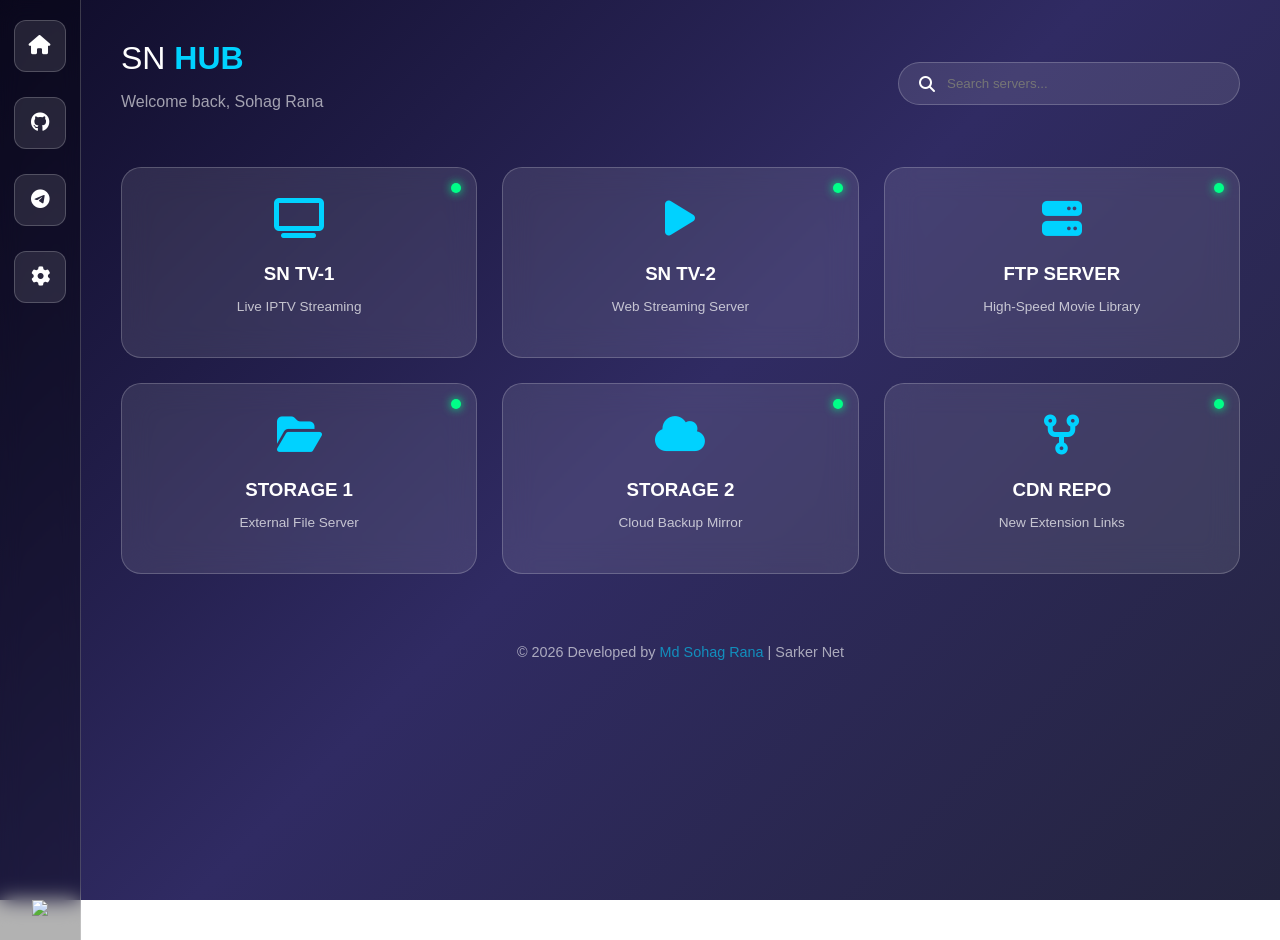
==== index.html @ e6192540 "Update index.html" ====
<!DOCTYPE html>
<html lang="en">
<head>
    <meta charset="UTF-8">
    <meta name="viewport" content="width=device-width, initial-scale=1.0">
    <title>SN Hub | Premium Media Gateway</title>
    <link rel="stylesheet" href="https://cdnjs.cloudflare.com/ajax/libs/font-awesome/6.5.1/css/all.min.css">
    <style>
        :root {
            --glass: rgba(255, 255, 255, 0.1);
            --glass-border: rgba(255, 255, 255, 0.2);
            --accent: #00d2ff;
            --text: #ffffff;
        }

        body {
            margin: 0;
            font-family: 'Segoe UI', Roboto, Helvetica, Arial, sans-serif;
            background: linear-gradient(135deg, #0f0c29, #302b63, #24243e);
            background-attachment: fixed;
            color: var(--text);
            display: flex;
            min-height: 100vh;
            overflow-x: hidden;
        }

        /* --- Sidebar for Extensions --- */
        .sidebar {
            width: 80px;
            background: rgba(0, 0, 0, 0.3);
            backdrop-filter: blur(10px);
            border-right: 1px solid var(--glass-border);
            display: flex;
            flex-direction: column;
            align-items: center;
            padding: 20px 0;
            gap: 25px;
            position: sticky;
            top: 0;
            height: 100vh;
            z-index: 100;
        }

        .side-item {
            width: 50px;
            height: 50px;
            background: var(--glass);
            border: 1px solid var(--glass-border);
            border-radius: 12px;
            display: flex;
            align-items: center;
            justify-content: center;
            cursor: pointer;
            transition: 0.3s;
            color: var(--text);
            text-decoration: none;
            font-size: 1.2rem;
        }

        .side-item:hover {
            background: var(--accent);
            transform: scale(1.1);
            box-shadow: 0 0 15px var(--accent);
        }

        /* --- Main Content --- */
        .main-container {
            flex: 1;
            padding: 40px;
            max-width: 1400px;
            margin: 0 auto;
        }

        header {
            display: flex;
            justify-content: space-between;
            align-items: center;
            margin-bottom: 40px;
        }

        .search-box {
            background: var(--glass);
            border: 1px solid var(--glass-border);
            padding: 12px 20px;
            border-radius: 30px;
            width: 300px;
            display: flex;
            align-items: center;
        }

        .search-box input {
            background: transparent;
            border: none;
            color: white;
            margin-left: 10px;
            outline: none;
            width: 100%;
        }

        /* --- Grid System --- */
        .grid {
            display: grid;
            grid-template-columns: repeat(auto-fill, minmax(280px, 1fr));
            gap: 25px;
        }

        .card {
            background: var(--glass);
            backdrop-filter: blur(15px);
            border: 1px solid var(--glass-border);
            border-radius: 20px;
            padding: 30px;
            text-align: center;
            text-decoration: none;
            color: white;
            transition: 0.4s cubic-bezier(0.175, 0.885, 0.32, 1.275);
            position: relative;
            overflow: hidden;
        }

        .card:hover {
            transform: translateY(-10px);
            background: rgba(255, 255, 255, 0.15);
            border-color: var(--accent);
        }

        .card i {
            font-size: 2.5rem;
            margin-bottom: 15px;
            color: var(--accent);
        }

        .card h3 {
            margin: 10px 0 5px 0;
            font-weight: 600;
        }

        .card p {
            font-size: 0.85rem;
            opacity: 0.7;
        }

        /* Status Badge */
        .status {
            position: absolute;
            top: 15px;
            right: 15px;
            width: 10px;
            height: 10px;
            background: #00ff88;
            border-radius: 50%;
            box-shadow: 0 0 10px #00ff88;
        }

        /* Footer */
        footer {
            margin-top: 50px;
            text-align: center;
            padding: 20px;
            font-size: 0.9rem;
            opacity: 0.6;
        }

        @media (max-width: 768px) {
            .sidebar { width: 60px; }
            .main-container { padding: 20px; }
            .grid { grid-template-columns: 1fr; }
        }
    </style>
</head>
<body>

    <aside class="sidebar">
        <a href="#" class="side-item" title="Home"><i class="fa-solid fa-house"></i></a>
        <a href="https://github.com/sohag1192" class="side-item" title="Github"><i class="fa-brands fa-github"></i></a>
        <a href="https://t.me/livetvsteaming" class="side-item" title="Telegram"><i class="fa-brands fa-telegram"></i></a>
        <a href="#" class="side-item" title="Settings"><i class="fa-solid fa-gear"></i></a>
        <div style="margin-top: auto;">
             <img src="https://hits.seeyoufarm.com/api/count/incr/badge.svg?url=http%3A%2F%2Fsohagfx.blogspot.com%2Fcdn&count_bg=%2379C83D&title_bg=%23555555" style="width: 60px;">
        </div>
    </aside>

    <div class="main-container">
        <header>
            <div>
                <h1 style="margin:0; font-weight: 300;">SN <span style="font-weight: 800; color: var(--accent);">HUB</span></h1>
                <p style="opacity: 0.6;">Welcome back, Sohag Rana</p>
            </div>
            <div class="search-box">
                <i class="fa-solid fa-magnifying-glass"></i>
                <input type="text" id="serverSearch" placeholder="Search servers...">
            </div>
        </header>

        <div class="grid" id="serverGrid">
            <a href="http://sohagfx.blogspot.com" class="card">
                <div class="status"></div>
                <i class="fa-solid fa-tv"></i>
                <h3>SN TV-1</h3>
                <p>Live IPTV Streaming</p>
            </a>

            <a href="http://sohagfx.blogspot.com" class="card">
                <div class="status"></div>
                <i class="fa-solid fa-play"></i>
                <h3>SN TV-2</h3>
                <p>Web Streaming Server</p>
            </a>

            <a href="http://sohagfx.blogspot.com" class="card">
                <div class="status"></div>
                <i class="fa-solid fa-server"></i>
                <h3>FTP SERVER</h3>
                <p>High-Speed Movie Library</p>
            </a>

            <a href="http://sohagfx.blogspot.com:8082" class="card">
                <div class="status"></div>
                <i class="fa-solid fa-folder-open"></i>
                <h3>STORAGE 1</h3>
                <p>External File Server</p>
            </a>

            <a href="http://sohagfx.blogspot.com" class="card">
                <div class="status"></div>
                <i class="fa-solid fa-cloud"></i>
                <h3>STORAGE 2</h3>
                <p>Cloud Backup Mirror</p>
            </a>

            <a href="https://github.com/sohag1192/html-cdn-server-list" class="card">
                <div class="status"></div>
                <i class="fa-solid fa-code-fork"></i>
                <h3>CDN REPO</h3>
                <p>New Extension Links</p>
            </a>
        </div>

        <footer>
            © 2026 Developed by <a href="https://fb.com/MdSohagRana.01/" style="color: var(--accent); text-decoration: none;">Md Sohag Rana</a> | Sarker Net
        </footer>
    </div>

    <script>
        // Simple search filter
        document.getElementById('serverSearch').addEventListener('keyup', function() {
            let filter = this.value.toLowerCase();
            let cards = document.querySelectorAll('.card');
            
            cards.forEach(card => {
                let text = card.querySelector('h3').innerText.toLowerCase();
                card.style.display = text.includes(filter) ? "" : "none";
            });
        });
    </script>
</body>
</html>
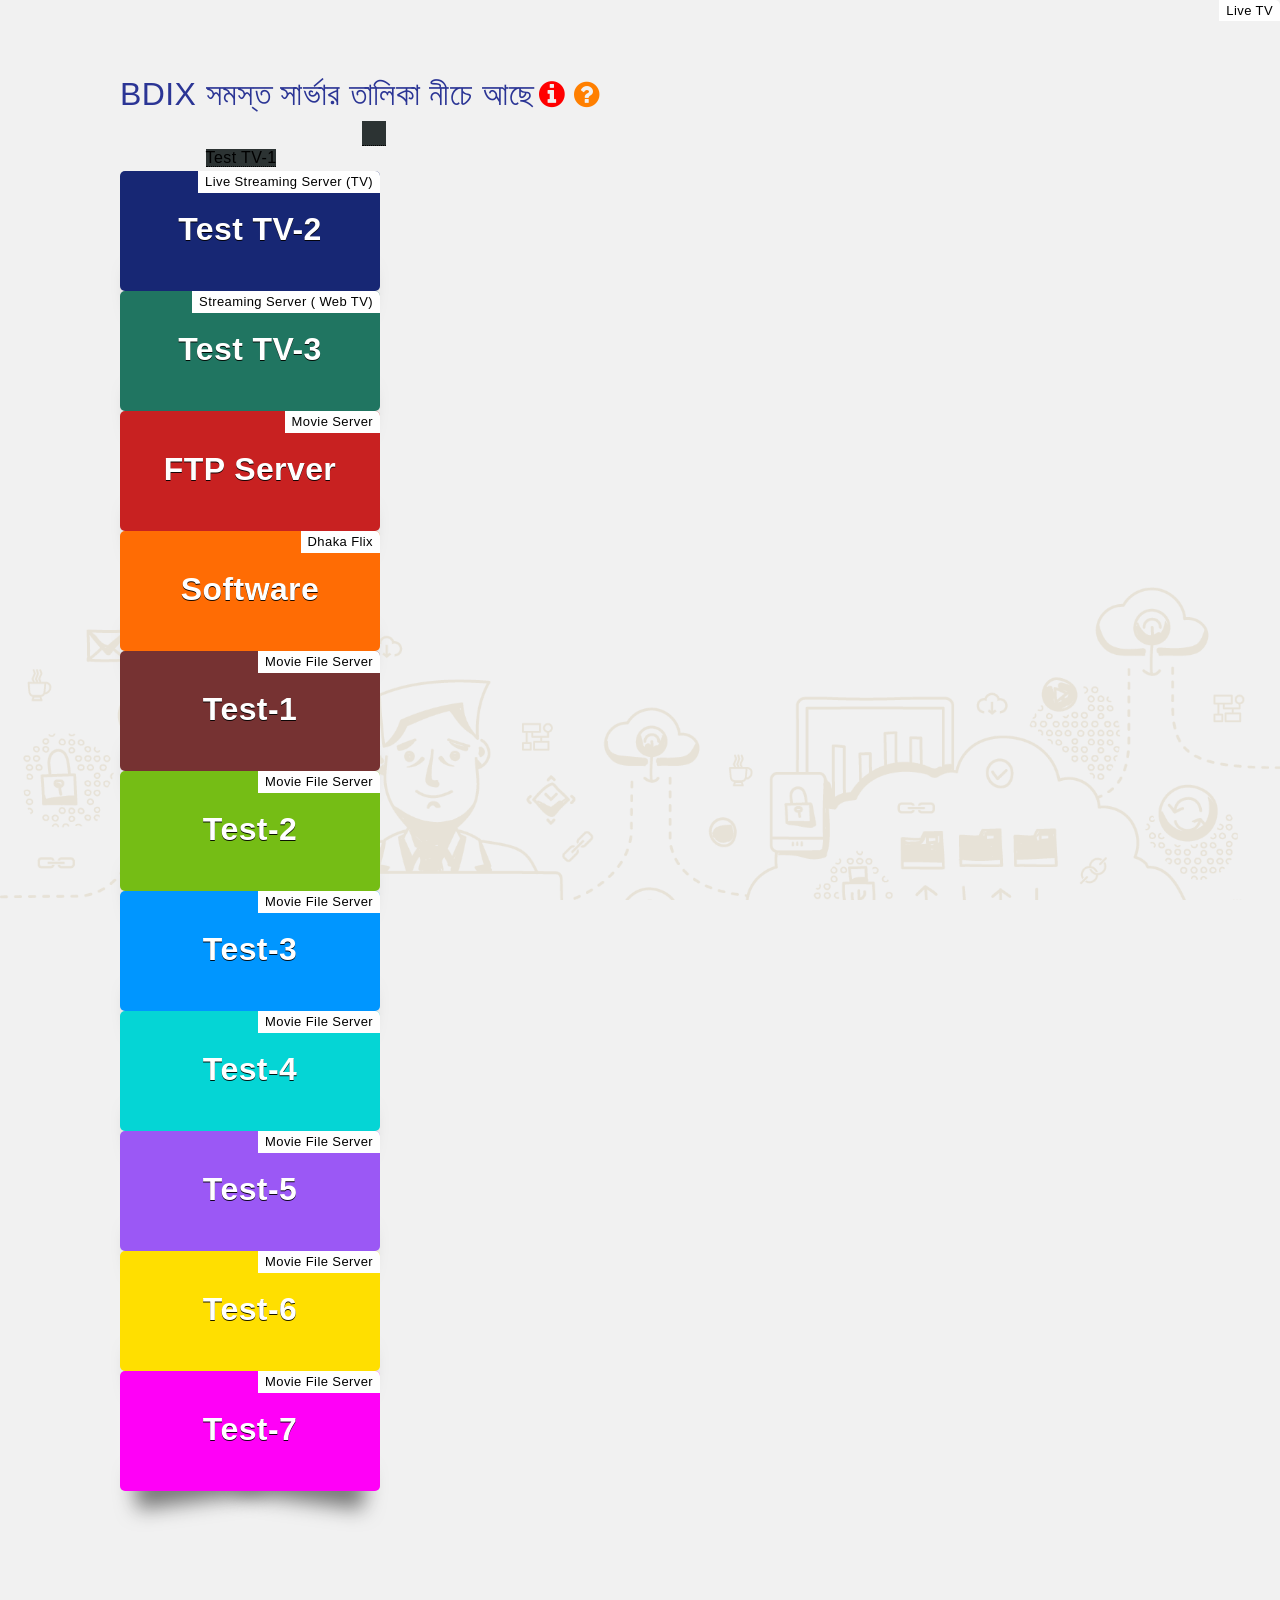
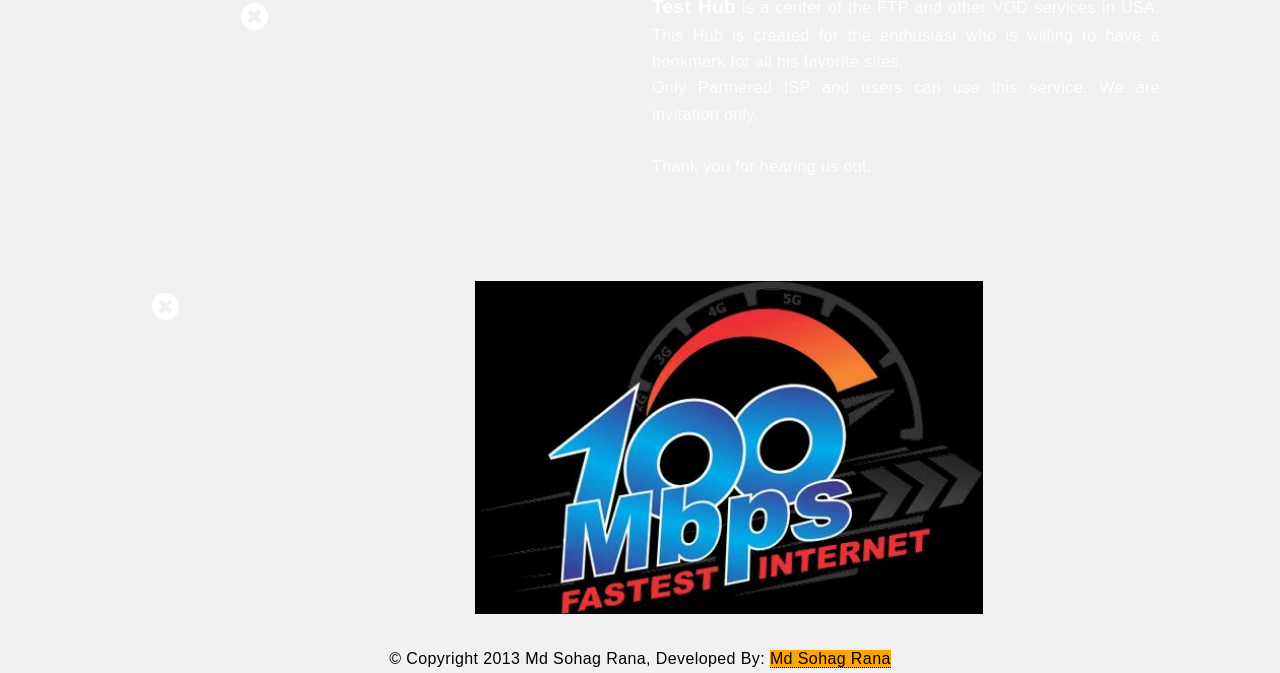
==== commit 406a92aa: "Auto update on Mon-02-16 05:29" ====
--- a/index.html
+++ b/index.html
@@ -1,257 +1,191 @@
-<!DOCTYPE html>
-<html lang="en">
+<!DOCTYPE HTML>
+<html>
+
 <head>
-    <meta charset="UTF-8">
-    <meta name="viewport" content="width=device-width, initial-scale=1.0">
-    <title>SN Hub | Premium Media Gateway</title>
-    <link rel="stylesheet" href="https://cdnjs.cloudflare.com/ajax/libs/font-awesome/6.5.1/css/all.min.css">
-    <style>
-        :root {
-            --glass: rgba(255, 255, 255, 0.1);
-            --glass-border: rgba(255, 255, 255, 0.2);
-            --accent: #00d2ff;
-            --text: #ffffff;
-        }
+		<title>BDIX Hub</title>
+		<meta charset="utf-8" />
+		<meta name="viewport" content="width=device-width, initial-scale=1, user-scalable=no" />
+		<link rel="stylesheet" href="assets/css/main.css" />
+        <link rel="stylesheet" href="assets/css/animate.min.css">
+		<link rel="stylesheet" href="assets/css/font-awesome.min.css">
+		<link rel="stylesheet" href="https://cdnjs.cloudflare.com/ajax/libs/font-awesome/4.7.0/css/font-awesome.min.css">
+	</head>
+	<body>
+        <div style="background-image: url(assets/images/login-background.png);
+		background-position: bottom;background-attachment: fixed;background-repeat: no-repeat;min-height: 100vh;background-size: contain;">
+        <div id="wrapper">
+            <section>
+                <div class="inner">
+                    <div class="row uniform">
+                        <!--div class="2u 12u$(small)"-->
+						<div>
+                            <div style="position: relative;">
+                                <span style="color: #2b3595;font-size: 2em;font-weight: 300;">BDIX সমস্ত সার্ভার তালিকা নীচে আছে</span>
+							
+                                <span class="nav">
+                                    <a id="info" href="#animatedModal"><i style="color: #ff0000" class="icon fa fa-info-circle"></i></a>
+                                    <a id="about" href="#animatedModal2"><i style="color: #ff7f00" class="icon fa fa-question-circle"></i></a>
+                                </span>
+						
+                            </div>
+                        </div>
+                    </div>
+                    <div class="row uniform">
+                     
+						          <div class="3u 12u$(small) align-center">
+                            <a target="_blank" href="http://172.19.178.180/>
+                                <div class="boxed effect5" style="background: #2C3333;">
+                                    Test TV-1 <span class='top'>Live TV</span>
+                                </div>
+                            </a>
+                        </div>
+						
+                        <div class="3u 12u$(small) align-center">
+                            <a target="_blank" href="http:/100.100.100.2">
+                                <div class="boxed effect5" style="background: #172774;">
+                                    Test TV-2 <span class='top'>Live Streaming Server (TV)</span>
+                                </div>
+                            </a>
+                        </div>
+                        <div class="3u 12u$(small) align-center">
+                            <a target="_blank" href="http://10.99.99.99">
+                                <div class="boxed effect5" style="background: #207561;">
+                                    Test TV-3 <span class='top'>Streaming Server ( Web TV)</span>
+                                </div>
+                            </a>
+                        </div>
+                        <div class="3u 12u$(small) align-center">
+                            <a target="_blank" href="http://10.16.100.244/">
+                                <div class="boxed effect5" style="background: #c82121;">
+                                     FTP Server <span class='top'>Movie Server</span>
+                                </div>
+                            </a>
+                        </div>
+						 <div class="3u 12u$(small) align-center">
+                            <a target="_blank" href="http://172.16.50.4/">
+                                <div class="boxed effect5" style="background: #ff6c04;">
+                                    Software <span class='top'>Dhaka Flix</span>
+                                </div>
+                            </a>
+                        </div>
+                        <div class="3u 12u$(small) align-center">
+                            <a target="_blank" href="http://discoveryftp.net/">
+                                <div class="boxed effect5" style="background: #763232;">
+                                    Test-1 <span class='top'>Movie File Server</span>
+                                </div>
+                            </a>
+                        </div>
+						 <div class="3u 12u$(small) align-center">
+                            <a target="_blank" href="https://circleftp.net/">
+                                <div class="boxed effect5" style="background: #75bd15;">
+                                    Test-2 <span class='top'>Movie File Server</span>
+                                </div>
+                            </a>
+                        </div>
+                    <div class="3u 12u$(small) align-center">
+                            <a target="_blank" href="http://new.circleftp.net/">
+                                <div class="boxed effect5" style="background: #0096FF;">
+                                  Test-3 <span class='top'>Movie File Server</span>
+                                </div>
+                            </a>
+                        </div>
+						
+                        <div class="3u 12u$(small) align-center">
+                            <a target="_blank" href="https://ftpbd.net/">
+                                <div class="boxed effect5" style="background: #05d5d5;">
+                                        Test-4 <span class='top'>Movie File Server</span>
+                                </div>
+                            </a>
+                        </div>
+						       <div class="3u 12u$(small) align-center">
+                            <a target="_blank" href="http://yourservername">
+                                <div class="boxed effect5" style="background: #9b58f5;">
+                                  Test-5 <span class='top'>Movie File Server</span>
+                                </div>
+                            </a>
+                        </div>
+						       <div class="3u 12u$(small) align-center">
+                            <a target="_blank" href="http://yourservername">
+                                <div class="boxed effect5" style="background: #ffdf00;">
+                                  Test-6 <span class='top'>Movie File Server</span>
+                                </div>
+                            </a>
+                        </div>
+						       <div class="3u 12u$(small) align-center">
+                            <a target="_blank" href="http://yourservername">
+                                <div class="boxed effect5" style="background: #ff00f7;">
+                                  Test-7 <span class='top'>Movie File Server</span>
+                                </div>
+                            </a>
+                        </div>
+						
+						
+						
+                    </div>
+                </div>
+            </section>
 
-        body {
-            margin: 0;
-            font-family: 'Segoe UI', Roboto, Helvetica, Arial, sans-serif;
-            background: linear-gradient(135deg, #0f0c29, #302b63, #24243e);
-            background-attachment: fixed;
-            color: var(--text);
-            display: flex;
-            min-height: 100vh;
-            overflow-x: hidden;
-        }
+            <div id="animatedModal">
+                <div class="modal-content">
+                    <div id="wrapper"><section>
+                        <div class="inner">
+                            <div class="row uniform">
+                                <div class="3u 12u$(small)">
+                                    <div style="position: relative;">
+                                        <div class="close-animatedModal"><i class="icon fa-times-circle"></i></div>
+                                    </div>
+                                </div>
+                                <div class="3u 12u$(small)" style="padding-bottom: 2em;">
+                                </div>
+                                <div class="6u 12u$(small)">
+                                    <strong>Test Hub</strong> is a center of the FTP and other VOD services in USA. This Hub is created for the enthusiast who is willing to have a bookmark for all his favorite sites.<br/>Only Partnered ISP and users can use this service. We are invitation only.<br/><br/>Thank you for hearing us out. 
+                                </div>
+                            </div>
+                        </div>
+                    </section></div>
+                </div>
+            </div>
+            <div id="animatedModal2">
+                <div class="modal-content">
+                    <div id="wrapper"><section>
+                        <div class="inner">
+                            <div class="row uniform">
+                                <div class="1u 12u$(small)">
+                                    <div style="position: relative;">
+                                        <div class="close-animatedModal2"><i class="icon fa-times-circle"></i></div>
+                                    </div>
+                                </div>
+                                <div class="3u 12u$(small)" style="padding-bottom: 2em;">
+                                </div>
+                                <div class="6u 12u$(small)">
+                                    <img class="image fit" src="images/bd.jpg" />
+                                </div>
+                            </div>
+                        </div>
+                    </section></div>
+                </div>
+            </div>
+        </div>
+        </div>
+		
+		<div style="text-align: center; background-size: cover;">© Copyright 2013 Md Sohag Rana, Developed  By: <a style="background-color:Orange;" href="https://github.com/sohag1192" target="_blank">Md Sohag Rana</a></div>
+        <script src="assets/js/jquery.min.js"></script>
+        <script src="assets/js/animatedModal.min.js"></script>
+        <script>
+            $("#info").animatedModal({
+                animatedIn:'lightSpeedIn',
+                animatedOut:'bounceOutDown',
+                color:'#0b032d',
+            });
+            $("#about").animatedModal({
+                animatedIn:'lightSpeedIn',
+                animatedOut:'bounceOutDown',
+                color:'#2f89fc',
+            });
+            
+        </script>
+    </body>
+	
+	<!-- Md Sohag Rana-->
 
-        /* --- Sidebar for Extensions --- */
-        .sidebar {
-            width: 80px;
-            background: rgba(0, 0, 0, 0.3);
-            backdrop-filter: blur(10px);
-            border-right: 1px solid var(--glass-border);
-            display: flex;
-            flex-direction: column;
-            align-items: center;
-            padding: 20px 0;
-            gap: 25px;
-            position: sticky;
-            top: 0;
-            height: 100vh;
-            z-index: 100;
-        }
-
-        .side-item {
-            width: 50px;
-            height: 50px;
-            background: var(--glass);
-            border: 1px solid var(--glass-border);
-            border-radius: 12px;
-            display: flex;
-            align-items: center;
-            justify-content: center;
-            cursor: pointer;
-            transition: 0.3s;
-            color: var(--text);
-            text-decoration: none;
-            font-size: 1.2rem;
-        }
-
-        .side-item:hover {
-            background: var(--accent);
-            transform: scale(1.1);
-            box-shadow: 0 0 15px var(--accent);
-        }
-
-        /* --- Main Content --- */
-        .main-container {
-            flex: 1;
-            padding: 40px;
-            max-width: 1400px;
-            margin: 0 auto;
-        }
-
-        header {
-            display: flex;
-            justify-content: space-between;
-            align-items: center;
-            margin-bottom: 40px;
-        }
-
-        .search-box {
-            background: var(--glass);
-            border: 1px solid var(--glass-border);
-            padding: 12px 20px;
-            border-radius: 30px;
-            width: 300px;
-            display: flex;
-            align-items: center;
-        }
-
-        .search-box input {
-            background: transparent;
-            border: none;
-            color: white;
-            margin-left: 10px;
-            outline: none;
-            width: 100%;
-        }
-
-        /* --- Grid System --- */
-        .grid {
-            display: grid;
-            grid-template-columns: repeat(auto-fill, minmax(280px, 1fr));
-            gap: 25px;
-        }
-
-        .card {
-            background: var(--glass);
-            backdrop-filter: blur(15px);
-            border: 1px solid var(--glass-border);
-            border-radius: 20px;
-            padding: 30px;
-            text-align: center;
-            text-decoration: none;
-            color: white;
-            transition: 0.4s cubic-bezier(0.175, 0.885, 0.32, 1.275);
-            position: relative;
-            overflow: hidden;
-        }
-
-        .card:hover {
-            transform: translateY(-10px);
-            background: rgba(255, 255, 255, 0.15);
-            border-color: var(--accent);
-        }
-
-        .card i {
-            font-size: 2.5rem;
-            margin-bottom: 15px;
-            color: var(--accent);
-        }
-
-        .card h3 {
-            margin: 10px 0 5px 0;
-            font-weight: 600;
-        }
-
-        .card p {
-            font-size: 0.85rem;
-            opacity: 0.7;
-        }
-
-        /* Status Badge */
-        .status {
-            position: absolute;
-            top: 15px;
-            right: 15px;
-            width: 10px;
-            height: 10px;
-            background: #00ff88;
-            border-radius: 50%;
-            box-shadow: 0 0 10px #00ff88;
-        }
-
-        /* Footer */
-        footer {
-            margin-top: 50px;
-            text-align: center;
-            padding: 20px;
-            font-size: 0.9rem;
-            opacity: 0.6;
-        }
-
-        @media (max-width: 768px) {
-            .sidebar { width: 60px; }
-            .main-container { padding: 20px; }
-            .grid { grid-template-columns: 1fr; }
-        }
-    </style>
-</head>
-<body>
-
-    <aside class="sidebar">
-        <a href="#" class="side-item" title="Home"><i class="fa-solid fa-house"></i></a>
-        <a href="https://github.com/sohag1192" class="side-item" title="Github"><i class="fa-brands fa-github"></i></a>
-        <a href="https://t.me/livetvsteaming" class="side-item" title="Telegram"><i class="fa-brands fa-telegram"></i></a>
-        <a href="#" class="side-item" title="Settings"><i class="fa-solid fa-gear"></i></a>
-        <div style="margin-top: auto;">
-             <img src="https://hits.seeyoufarm.com/api/count/incr/badge.svg?url=http%3A%2F%2Fsohagfx.blogspot.com%2Fcdn&count_bg=%2379C83D&title_bg=%23555555" style="width: 60px;">
-        </div>
-    </aside>
-
-    <div class="main-container">
-        <header>
-            <div>
-                <h1 style="margin:0; font-weight: 300;">SN <span style="font-weight: 800; color: var(--accent);">HUB</span></h1>
-                <p style="opacity: 0.6;">Welcome back, Sohag Rana</p>
-            </div>
-            <div class="search-box">
-                <i class="fa-solid fa-magnifying-glass"></i>
-                <input type="text" id="serverSearch" placeholder="Search servers...">
-            </div>
-        </header>
-
-        <div class="grid" id="serverGrid">
-            <a href="http://sohagfx.blogspot.com" class="card">
-                <div class="status"></div>
-                <i class="fa-solid fa-tv"></i>
-                <h3>SN TV-1</h3>
-                <p>Live IPTV Streaming</p>
-            </a>
-
-            <a href="http://sohagfx.blogspot.com" class="card">
-                <div class="status"></div>
-                <i class="fa-solid fa-play"></i>
-                <h3>SN TV-2</h3>
-                <p>Web Streaming Server</p>
-            </a>
-
-            <a href="http://sohagfx.blogspot.com" class="card">
-                <div class="status"></div>
-                <i class="fa-solid fa-server"></i>
-                <h3>FTP SERVER</h3>
-                <p>High-Speed Movie Library</p>
-            </a>
-
-            <a href="http://sohagfx.blogspot.com:8082" class="card">
-                <div class="status"></div>
-                <i class="fa-solid fa-folder-open"></i>
-                <h3>STORAGE 1</h3>
-                <p>External File Server</p>
-            </a>
-
-            <a href="http://sohagfx.blogspot.com" class="card">
-                <div class="status"></div>
-                <i class="fa-solid fa-cloud"></i>
-                <h3>STORAGE 2</h3>
-                <p>Cloud Backup Mirror</p>
-            </a>
-
-            <a href="https://github.com/sohag1192/html-cdn-server-list" class="card">
-                <div class="status"></div>
-                <i class="fa-solid fa-code-fork"></i>
-                <h3>CDN REPO</h3>
-                <p>New Extension Links</p>
-            </a>
-        </div>
-
-        <footer>
-            © 2026 Developed by <a href="https://fb.com/MdSohagRana.01/" style="color: var(--accent); text-decoration: none;">Md Sohag Rana</a> | Sarker Net
-        </footer>
-    </div>
-
-    <script>
-        // Simple search filter
-        document.getElementById('serverSearch').addEventListener('keyup', function() {
-            let filter = this.value.toLowerCase();
-            let cards = document.querySelectorAll('.card');
-            
-            cards.forEach(card => {
-                let text = card.querySelector('h3').innerText.toLowerCase();
-                card.style.display = text.includes(filter) ? "" : "none";
-            });
-        });
-    </script>
-</body>
-</html>
+</html>
--- a/assets/css/main.css
+++ b/assets/css/main.css
@@ -0,0 +1,4276 @@
+@import url(font-awesome.min.css);
+@import url("https://fonts.googleapis.com/css?family=Source+Sans+Pro:300,900");
+
+/* Reset */
+
+	html, body, div, span, applet, object, iframe, h1, h2, h3, h4, h5, h6, p, blockquote, pre, a, abbr, acronym, address, big, cite, code, del, dfn, em, img, ins, kbd, q, s, samp, small, strike, strong, sub, sup, tt, var, b, u, i, center, dl, dt, dd, ol, ul, li, fieldset, form, label, legend, table, caption, tbody, tfoot, thead, tr, th, td, article, aside, canvas, details, embed, figure, figcaption, footer, header, hgroup, menu, nav, output, ruby, section, summary, time, mark, audio, video {
+		margin: 0;
+		padding: 0;
+		border: 0;
+		font-size: 100%;
+		font: inherit;
+		vertical-align: baseline;
+	}
+
+	article, aside, details, figcaption, figure, footer, header, hgroup, menu, nav, section {
+		display: block;
+	}
+
+	body {
+		line-height: 1;
+	}
+
+	ol, ul {
+		list-style: none;
+	}
+
+	blockquote, q {
+		quotes: none;
+	}
+
+	blockquote:before, blockquote:after, q:before, q:after {
+		content: '';
+		content: none;
+	}
+
+	table {
+		border-collapse: collapse;
+		border-spacing: 0;
+	}
+
+	body {
+		-webkit-text-size-adjust: none;
+	}
+
+/* Box Model */
+
+	*, *:before, *:after {
+		-moz-box-sizing: border-box;
+		-webkit-box-sizing: border-box;
+		box-sizing: border-box;
+	}
+
+/* Grid */
+
+	.row {
+		border-bottom: solid 1px transparent;
+		-moz-box-sizing: border-box;
+		-webkit-box-sizing: border-box;
+		box-sizing: border-box;
+	}
+
+	.row > * {
+		float: left;
+		-moz-box-sizing: border-box;
+		-webkit-box-sizing: border-box;
+		box-sizing: border-box;
+	}
+
+	.row:after, .row:before {
+		content: '';
+		display: block;
+		clear: both;
+		height: 0;
+	}
+
+	.row.uniform > * > :first-child {
+		margin-top: 0;
+	}
+
+	.row.uniform > * > :last-child {
+		margin-bottom: 0;
+	}
+
+	.row.\30 \25 > * {
+		padding: 0 0 0 0em;
+	}
+
+	.row.\30 \25 {
+		margin: 0 0 -1px 0em;
+	}
+
+	.row.uniform.\30 \25 > * {
+		padding: 0em 0 0 0em;
+	}
+
+	.row.uniform.\30 \25 {
+		margin: 0em 0 -1px 0em;
+	}
+
+	.row > * {
+		padding: 0 0 0 2em;
+	}
+
+	.row {
+		margin: 0 0 -1px -2em;
+	}
+
+	.row.uniform > * {
+		padding: 2em 0 0 2em;
+	}
+
+	.row.uniform {
+		margin: -2em 0 -1px -2em;
+	}
+
+	.row.\32 00\25 > * {
+		padding: 0 0 0 4em;
+	}
+
+	.row.\32 00\25 {
+		margin: 0 0 -1px -4em;
+	}
+
+	.row.uniform.\32 00\25 > * {
+		padding: 4em 0 0 4em;
+	}
+
+	.row.uniform.\32 00\25 {
+		margin: -4em 0 -1px -4em;
+	}
+
+	.row.\31 50\25 > * {
+		padding: 0 0 0 3em;
+	}
+
+	.row.\31 50\25 {
+		margin: 0 0 -1px -3em;
+	}
+
+	.row.uniform.\31 50\25 > * {
+		padding: 3em 0 0 3em;
+	}
+
+	.row.uniform.\31 50\25 {
+		margin: -3em 0 -1px -3em;
+	}
+
+	.row.\35 0\25 > * {
+		padding: 0 0 0 1em;
+	}
+
+	.row.\35 0\25 {
+		margin: 0 0 -1px -1em;
+	}
+
+	.row.uniform.\35 0\25 > * {
+		padding: 1em 0 0 1em;
+	}
+
+	.row.uniform.\35 0\25 {
+		margin: -1em 0 -1px -1em;
+	}
+
+	.row.\32 5\25 > * {
+		padding: 0 0 0 0.5em;
+	}
+
+	.row.\32 5\25 {
+		margin: 0 0 -1px -0.5em;
+	}
+
+	.row.uniform.\32 5\25 > * {
+		padding: 0.5em 0 0 0.5em;
+	}
+
+	.row.uniform.\32 5\25 {
+		margin: -0.5em 0 -1px -0.5em;
+	}
+
+	.\31 2u, .\31 2u\24 {
+		width: 100%;
+		clear: none;
+		margin-left: 0;
+	}
+
+	.\31 1u, .\31 1u\24 {
+		width: 91.6666666667%;
+		clear: none;
+		margin-left: 0;
+	}
+
+	.\31 0u, .\31 0u\24 {
+		width: 83.3333333333%;
+		clear: none;
+		margin-left: 0;
+	}
+
+	.\39 u, .\39 u\24 {
+		width: 75%;
+		clear: none;
+		margin-left: 0;
+	}
+
+	.\38 u, .\38 u\24 {
+		width: 66.6666666667%;
+		clear: none;
+		margin-left: 0;
+	}
+
+	.\37 u, .\37 u\24 {
+		width: 58.3333333333%;
+		clear: none;
+		margin-left: 0;
+	}
+
+	.\36 u, .\36 u\24 {
+		width: 50%;
+		clear: none;
+		margin-left: 0;
+	}
+
+	.\35 u, .\35 u\24 {
+		width: 41.6666666667%;
+		clear: none;
+		margin-left: 0;
+	}
+
+	.\34 u, .\34 u\24 {
+		width: 33.3333333333%;
+		clear: none;
+		margin-left: 0;
+	}
+
+	.\33 u, .\33 u\24 {
+		width: 25%;
+		clear: none;
+		margin-left: 0;
+	}
+
+	.\32 u, .\32 u\24 {
+		width: 16.6666666667%;
+		clear: none;
+		margin-left: 0;
+	}
+
+	.\31 u, .\31 u\24 {
+		width: 8.3333333333%;
+		clear: none;
+		margin-left: 0;
+	}
+
+	.\31 2u\24 + *,
+	.\31 1u\24 + *,
+	.\31 0u\24 + *,
+	.\39 u\24 + *,
+	.\38 u\24 + *,
+	.\37 u\24 + *,
+	.\36 u\24 + *,
+	.\35 u\24 + *,
+	.\34 u\24 + *,
+	.\33 u\24 + *,
+	.\32 u\24 + *,
+	.\31 u\24 + * {
+		clear: left;
+	}
+
+	.\-11u {
+		margin-left: 91.66667%;
+	}
+
+	.\-10u {
+		margin-left: 83.33333%;
+	}
+
+	.\-9u {
+		margin-left: 75%;
+	}
+
+	.\-8u {
+		margin-left: 66.66667%;
+	}
+
+	.\-7u {
+		margin-left: 58.33333%;
+	}
+
+	.\-6u {
+		margin-left: 50%;
+	}
+
+	.\-5u {
+		margin-left: 41.66667%;
+	}
+
+	.\-4u {
+		margin-left: 33.33333%;
+	}
+
+	.\-3u {
+		margin-left: 25%;
+	}
+
+	.\-2u {
+		margin-left: 16.66667%;
+	}
+
+	.\-1u {
+		margin-left: 8.33333%;
+	}
+
+	@media screen and (max-width: 1680px) {
+
+		.row > * {
+			padding: 0 0 0 2em;
+		}
+
+		.row {
+			margin: 0 0 -1px -2em;
+		}
+
+		.row.uniform > * {
+			padding: 2em 0 0 2em;
+		}
+
+		.row.uniform {
+			margin: -2em 0 -1px -2em;
+		}
+
+		.row.\32 00\25 > * {
+			padding: 0 0 0 4em;
+		}
+
+		.row.\32 00\25 {
+			margin: 0 0 -1px -4em;
+		}
+
+		.row.uniform.\32 00\25 > * {
+			padding: 4em 0 0 4em;
+		}
+
+		.row.uniform.\32 00\25 {
+			margin: -4em 0 -1px -4em;
+		}
+
+		.row.\31 50\25 > * {
+			padding: 0 0 0 3em;
+		}
+
+		.row.\31 50\25 {
+			margin: 0 0 -1px -3em;
+		}
+
+		.row.uniform.\31 50\25 > * {
+			padding: 3em 0 0 3em;
+		}
+
+		.row.uniform.\31 50\25 {
+			margin: -3em 0 -1px -3em;
+		}
+
+		.row.\35 0\25 > * {
+			padding: 0 0 0 1em;
+		}
+
+		.row.\35 0\25 {
+			margin: 0 0 -1px -1em;
+		}
+
+		.row.uniform.\35 0\25 > * {
+			padding: 1em 0 0 1em;
+		}
+
+		.row.uniform.\35 0\25 {
+			margin: -1em 0 -1px -1em;
+		}
+
+		.row.\32 5\25 > * {
+			padding: 0 0 0 0.5em;
+		}
+
+		.row.\32 5\25 {
+			margin: 0 0 -1px -0.5em;
+		}
+
+		.row.uniform.\32 5\25 > * {
+			padding: 0.5em 0 0 0.5em;
+		}
+
+		.row.uniform.\32 5\25 {
+			margin: -0.5em 0 -1px -0.5em;
+		}
+
+		.\31 2u\28xlarge\29, .\31 2u\24\28xlarge\29 {
+			width: 100%;
+			clear: none;
+			margin-left: 0;
+		}
+
+		.\31 1u\28xlarge\29, .\31 1u\24\28xlarge\29 {
+			width: 91.6666666667%;
+			clear: none;
+			margin-left: 0;
+		}
+
+		.\31 0u\28xlarge\29, .\31 0u\24\28xlarge\29 {
+			width: 83.3333333333%;
+			clear: none;
+			margin-left: 0;
+		}
+
+		.\39 u\28xlarge\29, .\39 u\24\28xlarge\29 {
+			width: 75%;
+			clear: none;
+			margin-left: 0;
+		}
+
+		.\38 u\28xlarge\29, .\38 u\24\28xlarge\29 {
+			width: 66.6666666667%;
+			clear: none;
+			margin-left: 0;
+		}
+
+		.\37 u\28xlarge\29, .\37 u\24\28xlarge\29 {
+			width: 58.3333333333%;
+			clear: none;
+			margin-left: 0;
+		}
+
+		.\36 u\28xlarge\29, .\36 u\24\28xlarge\29 {
+			width: 50%;
+			clear: none;
+			margin-left: 0;
+		}
+
+		.\35 u\28xlarge\29, .\35 u\24\28xlarge\29 {
+			width: 41.6666666667%;
+			clear: none;
+			margin-left: 0;
+		}
+
+		.\34 u\28xlarge\29, .\34 u\24\28xlarge\29 {
+			width: 33.3333333333%;
+			clear: none;
+			margin-left: 0;
+		}
+
+		.\33 u\28xlarge\29, .\33 u\24\28xlarge\29 {
+			width: 25%;
+			clear: none;
+			margin-left: 0;
+		}
+
+		.\32 u\28xlarge\29, .\32 u\24\28xlarge\29 {
+			width: 16.6666666667%;
+			clear: none;
+			margin-left: 0;
+		}
+
+		.\31 u\28xlarge\29, .\31 u\24\28xlarge\29 {
+			width: 8.3333333333%;
+			clear: none;
+			margin-left: 0;
+		}
+
+		.\31 2u\24\28xlarge\29 + *,
+		.\31 1u\24\28xlarge\29 + *,
+		.\31 0u\24\28xlarge\29 + *,
+		.\39 u\24\28xlarge\29 + *,
+		.\38 u\24\28xlarge\29 + *,
+		.\37 u\24\28xlarge\29 + *,
+		.\36 u\24\28xlarge\29 + *,
+		.\35 u\24\28xlarge\29 + *,
+		.\34 u\24\28xlarge\29 + *,
+		.\33 u\24\28xlarge\29 + *,
+		.\32 u\24\28xlarge\29 + *,
+		.\31 u\24\28xlarge\29 + * {
+			clear: left;
+		}
+
+		.\-11u\28xlarge\29 {
+			margin-left: 91.66667%;
+		}
+
+		.\-10u\28xlarge\29 {
+			margin-left: 83.33333%;
+		}
+
+		.\-9u\28xlarge\29 {
+			margin-left: 75%;
+		}
+
+		.\-8u\28xlarge\29 {
+			margin-left: 66.66667%;
+		}
+
+		.\-7u\28xlarge\29 {
+			margin-left: 58.33333%;
+		}
+
+		.\-6u\28xlarge\29 {
+			margin-left: 50%;
+		}
+
+		.\-5u\28xlarge\29 {
+			margin-left: 41.66667%;
+		}
+
+		.\-4u\28xlarge\29 {
+			margin-left: 33.33333%;
+		}
+
+		.\-3u\28xlarge\29 {
+			margin-left: 25%;
+		}
+
+		.\-2u\28xlarge\29 {
+			margin-left: 16.66667%;
+		}
+
+		.\-1u\28xlarge\29 {
+			margin-left: 8.33333%;
+		}
+
+	}
+
+	@media screen and (max-width: 1280px) {
+
+		.row > * {
+			padding: 0 0 0 1.5em;
+		}
+
+		.row {
+			margin: 0 0 -1px -1.5em;
+		}
+
+		.row.uniform > * {
+			padding: 1.5em 0 0 1.5em;
+		}
+
+		.row.uniform {
+			margin: -1.5em 0 -1px -1.5em;
+		}
+
+		.row.\32 00\25 > * {
+			padding: 0 0 0 3em;
+		}
+
+		.row.\32 00\25 {
+			margin: 0 0 -1px -3em;
+		}
+
+		.row.uniform.\32 00\25 > * {
+			padding: 3em 0 0 3em;
+		}
+
+		.row.uniform.\32 00\25 {
+			margin: -3em 0 -1px -3em;
+		}
+
+		.row.\31 50\25 > * {
+			padding: 0 0 0 2.25em;
+		}
+
+		.row.\31 50\25 {
+			margin: 0 0 -1px -2.25em;
+		}
+
+		.row.uniform.\31 50\25 > * {
+			padding: 2.25em 0 0 2.25em;
+		}
+
+		.row.uniform.\31 50\25 {
+			margin: -2.25em 0 -1px -2.25em;
+		}
+
+		.row.\35 0\25 > * {
+			padding: 0 0 0 0.75em;
+		}
+
+		.row.\35 0\25 {
+			margin: 0 0 -1px -0.75em;
+		}
+
+		.row.uniform.\35 0\25 > * {
+			padding: 0.75em 0 0 0.75em;
+		}
+
+		.row.uniform.\35 0\25 {
+			margin: -0.75em 0 -1px -0.75em;
+		}
+
+		.row.\32 5\25 > * {
+			padding: 0 0 0 0.375em;
+		}
+
+		.row.\32 5\25 {
+			margin: 0 0 -1px -0.375em;
+		}
+
+		.row.uniform.\32 5\25 > * {
+			padding: 0.375em 0 0 0.375em;
+		}
+
+		.row.uniform.\32 5\25 {
+			margin: -0.375em 0 -1px -0.375em;
+		}
+
+		.\31 2u\28large\29, .\31 2u\24\28large\29 {
+			width: 100%;
+			clear: none;
+			margin-left: 0;
+		}
+
+		.\31 1u\28large\29, .\31 1u\24\28large\29 {
+			width: 91.6666666667%;
+			clear: none;
+			margin-left: 0;
+		}
+
+		.\31 0u\28large\29, .\31 0u\24\28large\29 {
+			width: 83.3333333333%;
+			clear: none;
+			margin-left: 0;
+		}
+
+		.\39 u\28large\29, .\39 u\24\28large\29 {
+			width: 75%;
+			clear: none;
+			margin-left: 0;
+		}
+
+		.\38 u\28large\29, .\38 u\24\28large\29 {
+			width: 66.6666666667%;
+			clear: none;
+			margin-left: 0;
+		}
+
+		.\37 u\28large\29, .\37 u\24\28large\29 {
+			width: 58.3333333333%;
+			clear: none;
+			margin-left: 0;
+		}
+
+		.\36 u\28large\29, .\36 u\24\28large\29 {
+			width: 50%;
+			clear: none;
+			margin-left: 0;
+		}
+
+		.\35 u\28large\29, .\35 u\24\28large\29 {
+			width: 41.6666666667%;
+			clear: none;
+			margin-left: 0;
+		}
+
+		.\34 u\28large\29, .\34 u\24\28large\29 {
+			width: 33.3333333333%;
+			clear: none;
+			margin-left: 0;
+		}
+
+		.\33 u\28large\29, .\33 u\24\28large\29 {
+			width: 25%;
+			clear: none;
+			margin-left: 0;
+		}
+
+		.\32 u\28large\29, .\32 u\24\28large\29 {
+			width: 16.6666666667%;
+			clear: none;
+			margin-left: 0;
+		}
+
+		.\31 u\28large\29, .\31 u\24\28large\29 {
+			width: 8.3333333333%;
+			clear: none;
+			margin-left: 0;
+		}
+
+		.\31 2u\24\28large\29 + *,
+		.\31 1u\24\28large\29 + *,
+		.\31 0u\24\28large\29 + *,
+		.\39 u\24\28large\29 + *,
+		.\38 u\24\28large\29 + *,
+		.\37 u\24\28large\29 + *,
+		.\36 u\24\28large\29 + *,
+		.\35 u\24\28large\29 + *,
+		.\34 u\24\28large\29 + *,
+		.\33 u\24\28large\29 + *,
+		.\32 u\24\28large\29 + *,
+		.\31 u\24\28large\29 + * {
+			clear: left;
+		}
+
+		.\-11u\28large\29 {
+			margin-left: 91.66667%;
+		}
+
+		.\-10u\28large\29 {
+			margin-left: 83.33333%;
+		}
+
+		.\-9u\28large\29 {
+			margin-left: 75%;
+		}
+
+		.\-8u\28large\29 {
+			margin-left: 66.66667%;
+		}
+
+		.\-7u\28large\29 {
+			margin-left: 58.33333%;
+		}
+
+		.\-6u\28large\29 {
+			margin-left: 50%;
+		}
+
+		.\-5u\28large\29 {
+			margin-left: 41.66667%;
+		}
+
+		.\-4u\28large\29 {
+			margin-left: 33.33333%;
+		}
+
+		.\-3u\28large\29 {
+			margin-left: 25%;
+		}
+
+		.\-2u\28large\29 {
+			margin-left: 16.66667%;
+		}
+
+		.\-1u\28large\29 {
+			margin-left: 8.33333%;
+		}
+
+	}
+
+	@media screen and (max-width: 980px) {
+
+		.row > * {
+			padding: 0 0 0 1.5em;
+		}
+
+		.row {
+			margin: 0 0 -1px -1.5em;
+		}
+
+		.row.uniform > * {
+			padding: 1.5em 0 0 1.5em;
+		}
+
+		.row.uniform {
+			margin: -1.5em 0 -1px -1.5em;
+		}
+
+		.row.\32 00\25 > * {
+			padding: 0 0 0 3em;
+		}
+
+		.row.\32 00\25 {
+			margin: 0 0 -1px -3em;
+		}
+
+		.row.uniform.\32 00\25 > * {
+			padding: 3em 0 0 3em;
+		}
+
+		.row.uniform.\32 00\25 {
+			margin: -3em 0 -1px -3em;
+		}
+
+		.row.\31 50\25 > * {
+			padding: 0 0 0 2.25em;
+		}
+
+		.row.\31 50\25 {
+			margin: 0 0 -1px -2.25em;
+		}
+
+		.row.uniform.\31 50\25 > * {
+			padding: 2.25em 0 0 2.25em;
+		}
+
+		.row.uniform.\31 50\25 {
+			margin: -2.25em 0 -1px -2.25em;
+		}
+
+		.row.\35 0\25 > * {
+			padding: 0 0 0 0.75em;
+		}
+
+		.row.\35 0\25 {
+			margin: 0 0 -1px -0.75em;
+		}
+
+		.row.uniform.\35 0\25 > * {
+			padding: 0.75em 0 0 0.75em;
+		}
+
+		.row.uniform.\35 0\25 {
+			margin: -0.75em 0 -1px -0.75em;
+		}
+
+		.row.\32 5\25 > * {
+			padding: 0 0 0 0.375em;
+		}
+
+		.row.\32 5\25 {
+			margin: 0 0 -1px -0.375em;
+		}
+
+		.row.uniform.\32 5\25 > * {
+			padding: 0.375em 0 0 0.375em;
+		}
+
+		.row.uniform.\32 5\25 {
+			margin: -0.375em 0 -1px -0.375em;
+		}
+
+		.\31 2u\28medium\29, .\31 2u\24\28medium\29 {
+			width: 100%;
+			clear: none;
+			margin-left: 0;
+		}
+
+		.\31 1u\28medium\29, .\31 1u\24\28medium\29 {
+			width: 91.6666666667%;
+			clear: none;
+			margin-left: 0;
+		}
+
+		.\31 0u\28medium\29, .\31 0u\24\28medium\29 {
+			width: 83.3333333333%;
+			clear: none;
+			margin-left: 0;
+		}
+
+		.\39 u\28medium\29, .\39 u\24\28medium\29 {
+			width: 75%;
+			clear: none;
+			margin-left: 0;
+		}
+
+		.\38 u\28medium\29, .\38 u\24\28medium\29 {
+			width: 66.6666666667%;
+			clear: none;
+			margin-left: 0;
+		}
+
+		.\37 u\28medium\29, .\37 u\24\28medium\29 {
+			width: 58.3333333333%;
+			clear: none;
+			margin-left: 0;
+		}
+
+		.\36 u\28medium\29, .\36 u\24\28medium\29 {
+			width: 50%;
+			clear: none;
+			margin-left: 0;
+		}
+
+		.\35 u\28medium\29, .\35 u\24\28medium\29 {
+			width: 41.6666666667%;
+			clear: none;
+			margin-left: 0;
+		}
+
+		.\34 u\28medium\29, .\34 u\24\28medium\29 {
+			width: 33.3333333333%;
+			clear: none;
+			margin-left: 0;
+		}
+
+		.\33 u\28medium\29, .\33 u\24\28medium\29 {
+			width: 25%;
+			clear: none;
+			margin-left: 0;
+		}
+
+		.\32 u\28medium\29, .\32 u\24\28medium\29 {
+			width: 16.6666666667%;
+			clear: none;
+			margin-left: 0;
+		}
+
+		.\31 u\28medium\29, .\31 u\24\28medium\29 {
+			width: 8.3333333333%;
+			clear: none;
+			margin-left: 0;
+		}
+
+		.\31 2u\24\28medium\29 + *,
+		.\31 1u\24\28medium\29 + *,
+		.\31 0u\24\28medium\29 + *,
+		.\39 u\24\28medium\29 + *,
+		.\38 u\24\28medium\29 + *,
+		.\37 u\24\28medium\29 + *,
+		.\36 u\24\28medium\29 + *,
+		.\35 u\24\28medium\29 + *,
+		.\34 u\24\28medium\29 + *,
+		.\33 u\24\28medium\29 + *,
+		.\32 u\24\28medium\29 + *,
+		.\31 u\24\28medium\29 + * {
+			clear: left;
+		}
+
+		.\-11u\28medium\29 {
+			margin-left: 91.66667%;
+		}
+
+		.\-10u\28medium\29 {
+			margin-left: 83.33333%;
+		}
+
+		.\-9u\28medium\29 {
+			margin-left: 75%;
+		}
+
+		.\-8u\28medium\29 {
+			margin-left: 66.66667%;
+		}
+
+		.\-7u\28medium\29 {
+			margin-left: 58.33333%;
+		}
+
+		.\-6u\28medium\29 {
+			margin-left: 50%;
+		}
+
+		.\-5u\28medium\29 {
+			margin-left: 41.66667%;
+		}
+
+		.\-4u\28medium\29 {
+			margin-left: 33.33333%;
+		}
+
+		.\-3u\28medium\29 {
+			margin-left: 25%;
+		}
+
+		.\-2u\28medium\29 {
+			margin-left: 16.66667%;
+		}
+
+		.\-1u\28medium\29 {
+			margin-left: 8.33333%;
+		}
+
+	}
+
+	@media screen and (max-width: 736px) {
+
+		.row > * {
+			padding: 0 0 0 1.25em;
+		}
+
+		.row {
+			margin: 0 0 -1px -1.25em;
+		}
+
+		.row.uniform > * {
+			padding: 1.25em 0 0 1.25em;
+		}
+
+		.row.uniform {
+			margin: -1.25em 0 -1px -1.25em;
+		}
+
+		.row.\32 00\25 > * {
+			padding: 0 0 0 2.5em;
+		}
+
+		.row.\32 00\25 {
+			margin: 0 0 -1px -2.5em;
+		}
+
+		.row.uniform.\32 00\25 > * {
+			padding: 2.5em 0 0 2.5em;
+		}
+
+		.row.uniform.\32 00\25 {
+			margin: -2.5em 0 -1px -2.5em;
+		}
+
+		.row.\31 50\25 > * {
+			padding: 0 0 0 1.875em;
+		}
+
+		.row.\31 50\25 {
+			margin: 0 0 -1px -1.875em;
+		}
+
+		.row.uniform.\31 50\25 > * {
+			padding: 1.875em 0 0 1.875em;
+		}
+
+		.row.uniform.\31 50\25 {
+			margin: -1.875em 0 -1px -1.875em;
+		}
+
+		.row.\35 0\25 > * {
+			padding: 0 0 0 0.625em;
+		}
+
+		.row.\35 0\25 {
+			margin: 0 0 -1px -0.625em;
+		}
+
+		.row.uniform.\35 0\25 > * {
+			padding: 0.625em 0 0 0.625em;
+		}
+
+		.row.uniform.\35 0\25 {
+			margin: -0.625em 0 -1px -0.625em;
+		}
+
+		.row.\32 5\25 > * {
+			padding: 0 0 0 0.3125em;
+		}
+
+		.row.\32 5\25 {
+			margin: 0 0 -1px -0.3125em;
+		}
+
+		.row.uniform.\32 5\25 > * {
+			padding: 0.3125em 0 0 0.3125em;
+		}
+
+		.row.uniform.\32 5\25 {
+			margin: -0.3125em 0 -1px -0.3125em;
+		}
+
+		.\31 2u\28small\29, .\31 2u\24\28small\29 {
+			width: 100%;
+			clear: none;
+			margin-left: 0;
+		}
+
+		.\31 1u\28small\29, .\31 1u\24\28small\29 {
+			width: 91.6666666667%;
+			clear: none;
+			margin-left: 0;
+		}
+
+		.\31 0u\28small\29, .\31 0u\24\28small\29 {
+			width: 83.3333333333%;
+			clear: none;
+			margin-left: 0;
+		}
+
+		.\39 u\28small\29, .\39 u\24\28small\29 {
+			width: 75%;
+			clear: none;
+			margin-left: 0;
+		}
+
+		.\38 u\28small\29, .\38 u\24\28small\29 {
+			width: 66.6666666667%;
+			clear: none;
+			margin-left: 0;
+		}
+
+		.\37 u\28small\29, .\37 u\24\28small\29 {
+			width: 58.3333333333%;
+			clear: none;
+			margin-left: 0;
+		}
+
+		.\36 u\28small\29, .\36 u\24\28small\29 {
+			width: 50%;
+			clear: none;
+			margin-left: 0;
+		}
+
+		.\35 u\28small\29, .\35 u\24\28small\29 {
+			width: 41.6666666667%;
+			clear: none;
+			margin-left: 0;
+		}
+
+		.\34 u\28small\29, .\34 u\24\28small\29 {
+			width: 33.3333333333%;
+			clear: none;
+			margin-left: 0;
+		}
+
+		.\33 u\28small\29, .\33 u\24\28small\29 {
+			width: 25%;
+			clear: none;
+			margin-left: 0;
+		}
+
+		.\32 u\28small\29, .\32 u\24\28small\29 {
+			width: 16.6666666667%;
+			clear: none;
+			margin-left: 0;
+		}
+
+		.\31 u\28small\29, .\31 u\24\28small\29 {
+			width: 8.3333333333%;
+			clear: none;
+			margin-left: 0;
+		}
+
+		.\31 2u\24\28small\29 + *,
+		.\31 1u\24\28small\29 + *,
+		.\31 0u\24\28small\29 + *,
+		.\39 u\24\28small\29 + *,
+		.\38 u\24\28small\29 + *,
+		.\37 u\24\28small\29 + *,
+		.\36 u\24\28small\29 + *,
+		.\35 u\24\28small\29 + *,
+		.\34 u\24\28small\29 + *,
+		.\33 u\24\28small\29 + *,
+		.\32 u\24\28small\29 + *,
+		.\31 u\24\28small\29 + * {
+			clear: left;
+		}
+
+		.\-11u\28small\29 {
+			margin-left: 91.66667%;
+		}
+
+		.\-10u\28small\29 {
+			margin-left: 83.33333%;
+		}
+
+		.\-9u\28small\29 {
+			margin-left: 75%;
+		}
+
+		.\-8u\28small\29 {
+			margin-left: 66.66667%;
+		}
+
+		.\-7u\28small\29 {
+			margin-left: 58.33333%;
+		}
+
+		.\-6u\28small\29 {
+			margin-left: 50%;
+		}
+
+		.\-5u\28small\29 {
+			margin-left: 41.66667%;
+		}
+
+		.\-4u\28small\29 {
+			margin-left: 33.33333%;
+		}
+
+		.\-3u\28small\29 {
+			margin-left: 25%;
+		}
+
+		.\-2u\28small\29 {
+			margin-left: 16.66667%;
+		}
+
+		.\-1u\28small\29 {
+			margin-left: 8.33333%;
+		}
+
+	}
+
+	@media screen and (max-width: 480px) {
+
+		.row > * {
+			padding: 0 0 0 1.25em;
+		}
+
+		.row {
+			margin: 0 0 -1px -1.25em;
+		}
+
+		.row.uniform > * {
+			padding: 1.25em 0 0 1.25em;
+		}
+
+		.row.uniform {
+			margin: -1.25em 0 -1px -1.25em;
+		}
+
+		.row.\32 00\25 > * {
+			padding: 0 0 0 2.5em;
+		}
+
+		.row.\32 00\25 {
+			margin: 0 0 -1px -2.5em;
+		}
+
+		.row.uniform.\32 00\25 > * {
+			padding: 2.5em 0 0 2.5em;
+		}
+
+		.row.uniform.\32 00\25 {
+			margin: -2.5em 0 -1px -2.5em;
+		}
+
+		.row.\31 50\25 > * {
+			padding: 0 0 0 1.875em;
+		}
+
+		.row.\31 50\25 {
+			margin: 0 0 -1px -1.875em;
+		}
+
+		.row.uniform.\31 50\25 > * {
+			padding: 1.875em 0 0 1.875em;
+		}
+
+		.row.uniform.\31 50\25 {
+			margin: -1.875em 0 -1px -1.875em;
+		}
+
+		.row.\35 0\25 > * {
+			padding: 0 0 0 0.625em;
+		}
+
+		.row.\35 0\25 {
+			margin: 0 0 -1px -0.625em;
+		}
+
+		.row.uniform.\35 0\25 > * {
+			padding: 0.625em 0 0 0.625em;
+		}
+
+		.row.uniform.\35 0\25 {
+			margin: -0.625em 0 -1px -0.625em;
+		}
+
+		.row.\32 5\25 > * {
+			padding: 0 0 0 0.3125em;
+		}
+
+		.row.\32 5\25 {
+			margin: 0 0 -1px -0.3125em;
+		}
+
+		.row.uniform.\32 5\25 > * {
+			padding: 0.3125em 0 0 0.3125em;
+		}
+
+		.row.uniform.\32 5\25 {
+			margin: -0.3125em 0 -1px -0.3125em;
+		}
+
+		.\31 2u\28xsmall\29, .\31 2u\24\28xsmall\29 {
+			width: 100%;
+			clear: none;
+			margin-left: 0;
+		}
+
+		.\31 1u\28xsmall\29, .\31 1u\24\28xsmall\29 {
+			width: 91.6666666667%;
+			clear: none;
+			margin-left: 0;
+		}
+
+		.\31 0u\28xsmall\29, .\31 0u\24\28xsmall\29 {
+			width: 83.3333333333%;
+			clear: none;
+			margin-left: 0;
+		}
+
+		.\39 u\28xsmall\29, .\39 u\24\28xsmall\29 {
+			width: 75%;
+			clear: none;
+			margin-left: 0;
+		}
+
+		.\38 u\28xsmall\29, .\38 u\24\28xsmall\29 {
+			width: 66.6666666667%;
+			clear: none;
+			margin-left: 0;
+		}
+
+		.\37 u\28xsmall\29, .\37 u\24\28xsmall\29 {
+			width: 58.3333333333%;
+			clear: none;
+			margin-left: 0;
+		}
+
+		.\36 u\28xsmall\29, .\36 u\24\28xsmall\29 {
+			width: 50%;
+			clear: none;
+			margin-left: 0;
+		}
+
+		.\35 u\28xsmall\29, .\35 u\24\28xsmall\29 {
+			width: 41.6666666667%;
+			clear: none;
+			margin-left: 0;
+		}
+
+		.\34 u\28xsmall\29, .\34 u\24\28xsmall\29 {
+			width: 33.3333333333%;
+			clear: none;
+			margin-left: 0;
+		}
+
+		.\33 u\28xsmall\29, .\33 u\24\28xsmall\29 {
+			width: 25%;
+			clear: none;
+			margin-left: 0;
+		}
+
+		.\32 u\28xsmall\29, .\32 u\24\28xsmall\29 {
+			width: 16.6666666667%;
+			clear: none;
+			margin-left: 0;
+		}
+
+		.\31 u\28xsmall\29, .\31 u\24\28xsmall\29 {
+			width: 8.3333333333%;
+			clear: none;
+			margin-left: 0;
+		}
+
+		.\31 2u\24\28xsmall\29 + *,
+		.\31 1u\24\28xsmall\29 + *,
+		.\31 0u\24\28xsmall\29 + *,
+		.\39 u\24\28xsmall\29 + *,
+		.\38 u\24\28xsmall\29 + *,
+		.\37 u\24\28xsmall\29 + *,
+		.\36 u\24\28xsmall\29 + *,
+		.\35 u\24\28xsmall\29 + *,
+		.\34 u\24\28xsmall\29 + *,
+		.\33 u\24\28xsmall\29 + *,
+		.\32 u\24\28xsmall\29 + *,
+		.\31 u\24\28xsmall\29 + * {
+			clear: left;
+		}
+
+		.\-11u\28xsmall\29 {
+			margin-left: 91.66667%;
+		}
+
+		.\-10u\28xsmall\29 {
+			margin-left: 83.33333%;
+		}
+
+		.\-9u\28xsmall\29 {
+			margin-left: 75%;
+		}
+
+		.\-8u\28xsmall\29 {
+			margin-left: 66.66667%;
+		}
+
+		.\-7u\28xsmall\29 {
+			margin-left: 58.33333%;
+		}
+
+		.\-6u\28xsmall\29 {
+			margin-left: 50%;
+		}
+
+		.\-5u\28xsmall\29 {
+			margin-left: 41.66667%;
+		}
+
+		.\-4u\28xsmall\29 {
+			margin-left: 33.33333%;
+		}
+
+		.\-3u\28xsmall\29 {
+			margin-left: 25%;
+		}
+
+		.\-2u\28xsmall\29 {
+			margin-left: 16.66667%;
+		}
+
+		.\-1u\28xsmall\29 {
+			margin-left: 8.33333%;
+		}
+
+	}
+
+	@media screen and (max-width: 360px) {
+
+		.row > * {
+			padding: 0 0 0 1.25em;
+		}
+
+		.row {
+			margin: 0 0 -1px -1.25em;
+		}
+
+		.row.uniform > * {
+			padding: 1.25em 0 0 1.25em;
+		}
+
+		.row.uniform {
+			margin: -1.25em 0 -1px -1.25em;
+		}
+
+		.row.\32 00\25 > * {
+			padding: 0 0 0 2.5em;
+		}
+
+		.row.\32 00\25 {
+			margin: 0 0 -1px -2.5em;
+		}
+
+		.row.uniform.\32 00\25 > * {
+			padding: 2.5em 0 0 2.5em;
+		}
+
+		.row.uniform.\32 00\25 {
+			margin: -2.5em 0 -1px -2.5em;
+		}
+
+		.row.\31 50\25 > * {
+			padding: 0 0 0 1.875em;
+		}
+
+		.row.\31 50\25 {
+			margin: 0 0 -1px -1.875em;
+		}
+
+		.row.uniform.\31 50\25 > * {
+			padding: 1.875em 0 0 1.875em;
+		}
+
+		.row.uniform.\31 50\25 {
+			margin: -1.875em 0 -1px -1.875em;
+		}
+
+		.row.\35 0\25 > * {
+			padding: 0 0 0 0.625em;
+		}
+
+		.row.\35 0\25 {
+			margin: 0 0 -1px -0.625em;
+		}
+
+		.row.uniform.\35 0\25 > * {
+			padding: 0.625em 0 0 0.625em;
+		}
+
+		.row.uniform.\35 0\25 {
+			margin: -0.625em 0 -1px -0.625em;
+		}
+
+		.row.\32 5\25 > * {
+			padding: 0 0 0 0.3125em;
+		}
+
+		.row.\32 5\25 {
+			margin: 0 0 -1px -0.3125em;
+		}
+
+		.row.uniform.\32 5\25 > * {
+			padding: 0.3125em 0 0 0.3125em;
+		}
+
+		.row.uniform.\32 5\25 {
+			margin: -0.3125em 0 -1px -0.3125em;
+		}
+
+		.\31 2u\28xxsmall\29, .\31 2u\24\28xxsmall\29 {
+			width: 100%;
+			clear: none;
+			margin-left: 0;
+		}
+
+		.\31 1u\28xxsmall\29, .\31 1u\24\28xxsmall\29 {
+			width: 91.6666666667%;
+			clear: none;
+			margin-left: 0;
+		}
+
+		.\31 0u\28xxsmall\29, .\31 0u\24\28xxsmall\29 {
+			width: 83.3333333333%;
+			clear: none;
+			margin-left: 0;
+		}
+
+		.\39 u\28xxsmall\29, .\39 u\24\28xxsmall\29 {
+			width: 75%;
+			clear: none;
+			margin-left: 0;
+		}
+
+		.\38 u\28xxsmall\29, .\38 u\24\28xxsmall\29 {
+			width: 66.6666666667%;
+			clear: none;
+			margin-left: 0;
+		}
+
+		.\37 u\28xxsmall\29, .\37 u\24\28xxsmall\29 {
+			width: 58.3333333333%;
+			clear: none;
+			margin-left: 0;
+		}
+
+		.\36 u\28xxsmall\29, .\36 u\24\28xxsmall\29 {
+			width: 50%;
+			clear: none;
+			margin-left: 0;
+		}
+
+		.\35 u\28xxsmall\29, .\35 u\24\28xxsmall\29 {
+			width: 41.6666666667%;
+			clear: none;
+			margin-left: 0;
+		}
+
+		.\34 u\28xxsmall\29, .\34 u\24\28xxsmall\29 {
+			width: 33.3333333333%;
+			clear: none;
+			margin-left: 0;
+		}
+
+		.\33 u\28xxsmall\29, .\33 u\24\28xxsmall\29 {
+			width: 25%;
+			clear: none;
+			margin-left: 0;
+		}
+
+		.\32 u\28xxsmall\29, .\32 u\24\28xxsmall\29 {
+			width: 16.6666666667%;
+			clear: none;
+			margin-left: 0;
+		}
+
+		.\31 u\28xxsmall\29, .\31 u\24\28xxsmall\29 {
+			width: 8.3333333333%;
+			clear: none;
+			margin-left: 0;
+		}
+
+		.\31 2u\24\28xxsmall\29 + *,
+		.\31 1u\24\28xxsmall\29 + *,
+		.\31 0u\24\28xxsmall\29 + *,
+		.\39 u\24\28xxsmall\29 + *,
+		.\38 u\24\28xxsmall\29 + *,
+		.\37 u\24\28xxsmall\29 + *,
+		.\36 u\24\28xxsmall\29 + *,
+		.\35 u\24\28xxsmall\29 + *,
+		.\34 u\24\28xxsmall\29 + *,
+		.\33 u\24\28xxsmall\29 + *,
+		.\32 u\24\28xxsmall\29 + *,
+		.\31 u\24\28xxsmall\29 + * {
+			clear: left;
+		}
+
+		.\-11u\28xxsmall\29 {
+			margin-left: 91.66667%;
+		}
+
+		.\-10u\28xxsmall\29 {
+			margin-left: 83.33333%;
+		}
+
+		.\-9u\28xxsmall\29 {
+			margin-left: 75%;
+		}
+
+		.\-8u\28xxsmall\29 {
+			margin-left: 66.66667%;
+		}
+
+		.\-7u\28xxsmall\29 {
+			margin-left: 58.33333%;
+		}
+
+		.\-6u\28xxsmall\29 {
+			margin-left: 50%;
+		}
+
+		.\-5u\28xxsmall\29 {
+			margin-left: 41.66667%;
+		}
+
+		.\-4u\28xxsmall\29 {
+			margin-left: 33.33333%;
+		}
+
+		.\-3u\28xxsmall\29 {
+			margin-left: 25%;
+		}
+
+		.\-2u\28xxsmall\29 {
+			margin-left: 16.66667%;
+		}
+
+		.\-1u\28xxsmall\29 {
+			margin-left: 8.33333%;
+		}
+
+	}
+
+/* Basic */
+
+	@-ms-viewport {
+		width: device-width;
+	}
+
+	body {
+		-ms-overflow-style: scrollbar;
+	}
+
+	@media screen and (max-width: 480px) {
+
+		html, body {
+			min-width: 320px;
+		}
+
+	}
+
+	body {
+		background-color: rgba(228, 228, 228, 0.5);
+	}
+
+		body.is-loading *, body.is-loading *:before, body.is-loading *:after {
+			-moz-animation: none !important;
+			-webkit-animation: none !important;
+			-ms-animation: none !important;
+			animation: none !important;
+			-moz-transition: none !important;
+			-webkit-transition: none !important;
+			-ms-transition: none !important;
+			transition: none !important;
+		}
+
+/* Type */
+
+	body, input, select, textarea {
+		color: #000000;
+		font-family: "Source Sans Pro", Helvetica, sans-serif;
+		font-size: 17pt;
+		font-weight: 300;
+		letter-spacing: 0.025em;
+		line-height: 1.65;
+	}
+
+		@media screen and (max-width: 1680px) {
+
+			body, input, select, textarea {
+				font-size: 14pt;
+			}
+
+		}
+
+		@media screen and (max-width: 1280px) {
+
+			body, input, select, textarea {
+				font-size: 12pt;
+			}
+
+		}
+
+		@media screen and (max-width: 360px) {
+
+			body, input, select, textarea {
+				font-size: 11pt;
+			}
+
+		}
+
+	a {
+		-moz-transition: color 0.2s ease-in-out, border-bottom-color 0.2s ease-in-out;
+		-webkit-transition: color 0.2s ease-in-out, border-bottom-color 0.2s ease-in-out;
+		-ms-transition: color 0.2s ease-in-out, border-bottom-color 0.2s ease-in-out;
+		transition: color 0.2s ease-in-out, border-bottom-color 0.2s ease-in-out;
+		border-bottom: dotted 1px;
+		color: inherit;
+		text-decoration: none;
+	}
+
+		a:hover {
+			border-bottom-color: transparent;
+			color: #f2f4f7 !important;
+		}
+
+		a:active {
+			color: #53e3fb !important;
+		}
+
+	strong, b {
+		color: #000000;
+		font-weight: 600;
+	}
+
+	em, i {
+		font-style: italic;
+	}
+
+	p {
+		margin: 0 0 2em 0;
+	}
+
+	h1, h2, h3, h4, h5, h6 {
+		color: #000000;
+		font-weight: 600;
+		line-height: 1.65;
+		margin: 0 0 1em 0;
+        text-transform: uppercase;
+	}
+
+		h1 a, h2 a, h3 a, h4 a, h5 a, h6 a {
+			color: inherit;
+			border-bottom: 0;
+		}
+
+	h1 {
+		font-size: 2.5em;
+	}
+
+	h2 {
+		font-size: 1.75em;
+	}
+
+	h3 {
+		font-size: 1.35em;
+	}
+
+	h4 {
+		font-size: 1.1em;
+	}
+
+	h5 {
+		font-size: 0.9em;
+	}
+
+	h6 {
+		font-size: 0.7em;
+	}
+
+	@media screen and (max-width: 736px) {
+
+		h1 {
+			font-size: 2em;
+		}
+
+		h2 {
+			font-size: 1.5em;
+		}
+
+		h3 {
+			font-size: 1.25em;
+		}
+
+	}
+
+	sub {
+		font-size: 0.8em;
+		position: relative;
+		top: 0.5em;
+	}
+
+	sup {
+		font-size: 0.8em;
+		position: relative;
+		top: -0.5em;
+	}
+
+	blockquote {
+		border-left: solid 4px rgba(212, 212, 255, 0.1);
+		font-style: italic;
+		margin: 0 0 2em 0;
+		padding: 0.5em 0 0.5em 2em;
+	}
+
+	code {
+		background: rgba(212, 212, 255, 0.035);
+		font-family: "Courier New", monospace;
+		font-size: 0.9em;
+		margin: 0 0.25em;
+		padding: 0.25em 0.65em;
+	}
+
+	pre {
+		-webkit-overflow-scrolling: touch;
+		font-family: "Courier New", monospace;
+		font-size: 0.9em;
+		margin: 0 0 2em 0;
+	}
+
+		pre code {
+			display: block;
+			line-height: 1.75;
+			padding: 1em 1.5em;
+			overflow-x: auto;
+		}
+
+	hr {
+		border: 0;
+		border-bottom: solid 1px rgba(212, 212, 255, 0.1);
+		margin: 2em 0;
+	}
+
+		hr.major {
+			margin: 3em 0;
+		}
+
+	.align-left {
+		text-align: left;
+	}
+
+	.align-center {
+		text-align: center;
+	}
+
+	.align-right {
+		text-align: right;
+	}
+
+/* Section/Article */
+
+	section.special, article.special {
+		text-align: center;
+	}
+
+	header.major {
+		width: -moz-max-content;
+		width: -webkit-max-content;
+		width: -ms-max-content;
+		width: max-content;
+		margin-bottom: 2em;
+	}
+
+		header.major > :first-child {
+			margin-bottom: 0;
+			width: calc(100% + 0.5em);
+		}
+
+			header.major > :first-child:after {
+				content: '';
+				background-color: #ffffff;
+				display: block;
+				height: 2px;
+				margin: 0.325em 0 0.5em 0;
+				width: 100%;
+			}
+
+		header.major > p {
+			font-size: 0.7em;
+			font-weight: 600;
+			letter-spacing: 0.25em;
+			margin-bottom: 0;
+			text-transform: uppercase;
+		}
+
+		body.is-ie header.major > :first-child:after {
+			max-width: 9em;
+		}
+
+		body.is-ie header.major > h1:after {
+			max-width: 100% !important;
+		}
+
+	@media screen and (max-width: 736px) {
+
+		header.major > p br {
+			display: none;
+		}
+
+	}
+
+/* Form */
+
+	form {
+		margin: 0 0 2em 0;
+	}
+
+		form .field {
+			margin: 0 0 2em 0;
+		}
+
+			form .field.half {
+				width: 50%;
+				float: left;
+				padding: 0 0 0 1em;
+			}
+
+				form .field.half.first {
+					padding: 0 1em 0 0;
+				}
+
+		form > .actions {
+			margin: 2.5em 0 0 0 !important;
+		}
+
+		@media screen and (max-width: 736px) {
+
+			form .field {
+				margin: 0 0 1.5em 0;
+			}
+
+				form .field.half {
+					padding: 0 0 0 0.75em;
+				}
+
+					form .field.half.first {
+						padding: 0 0.75em 0 0;
+					}
+
+			form > .actions {
+				margin: 2em 0 0 0 !important;
+			}
+
+		}
+
+		@media screen and (max-width: 480px) {
+
+			form .field.half {
+				width: 100%;
+				float: none;
+				padding: 0;
+			}
+
+				form .field.half.first {
+					padding: 0;
+				}
+
+		}
+
+	label {
+		color: black;
+		display: block;
+		font-size: 0.8em;
+		font-weight: 600;
+		letter-spacing: 0.25em;
+		margin: 0 0 1em 0;
+		text-transform: uppercase;
+	}
+
+	input[type="text"],
+	input[type="password"],
+	input[type="email"],
+	input[type="tel"],
+	select,
+	textarea {
+		-moz-appearance: none;
+		-webkit-appearance: none;
+		-ms-appearance: none;
+		appearance: none;
+		background: rgba(212, 211, 210, 0.49);
+		border: 1px solid rgba(212, 211, 210, 0.88);
+		border-radius: 0;
+		color: #020205;
+		display: block;
+		outline: 0;
+		padding: 0 1em;
+		text-decoration: none;
+		width: 100%;
+	}
+
+		input[type="text"]:invalid,
+		input[type="password"]:invalid,
+		input[type="email"]:invalid,
+		input[type="tel"]:invalid,
+		select:invalid,
+		textarea:invalid {
+			box-shadow: none;
+		}
+
+		input[type="text"]:focus,
+		input[type="password"]:focus,
+		input[type="email"]:focus,
+		input[type="tel"]:focus,
+		select:focus,
+		textarea:focus {
+			border: 1px solid rgba(137, 135, 132, 0.88);
+		}
+
+	.select-wrapper {
+		text-decoration: none;
+		display: block;
+		position: relative;
+	}
+
+		.select-wrapper:before {
+			-moz-osx-font-smoothing: grayscale;
+			-webkit-font-smoothing: antialiased;
+			font-family: FontAwesome;
+			font-style: normal;
+			font-weight: normal;
+			text-transform: none !important;
+		}
+
+		.select-wrapper:before {
+			color: rgba(212, 212, 255, 0.1);
+			content: '\f078';
+			display: block;
+			height: 2.75em;
+			line-height: 2.75em;
+			pointer-events: none;
+			position: absolute;
+			right: 0;
+			text-align: center;
+			top: 0;
+			width: 2.75em;
+		}
+
+		.select-wrapper select::-ms-expand {
+			display: none;
+		}
+
+	input[type="text"],
+	input[type="password"],
+	input[type="email"],
+	select {
+		height: 2.75em;
+	}
+
+	textarea {
+		padding: 0.75em 1em;
+	}
+
+	input[type="checkbox"],
+	input[type="radio"] {
+		-moz-appearance: none;
+		-webkit-appearance: none;
+		-ms-appearance: none;
+		appearance: none;
+		display: block;
+		float: left;
+		margin-right: -2em;
+		opacity: 0;
+		width: 1em;
+		z-index: -1;
+	}
+
+		input[type="checkbox"] + label,
+		input[type="radio"] + label {
+			text-decoration: none;
+			color: #000000;
+			cursor: pointer;
+			display: inline-block;
+			font-weight: 300;
+			padding-left: 2.65em;
+			padding-right: 0.75em;
+			position: relative;
+            top: 5px;
+		}
+
+			input[type="checkbox"] + label:before,
+			input[type="radio"] + label:before {
+				-moz-osx-font-smoothing: grayscale;
+				-webkit-font-smoothing: antialiased;
+				font-family: FontAwesome;
+				font-style: normal;
+				font-weight: normal;
+				text-transform: none !important;
+			}
+
+			input[type="checkbox"] + label:before,
+			input[type="radio"] + label:before {
+				background: rgba(212, 211, 210, 0.99);
+				content: '';
+				display: inline-block;
+				height: 1.65em;
+				left: 0;
+				letter-spacing: 0;
+				line-height: 1.58125em;/*line-height: 1.58125em;*/
+				position: absolute;
+				text-align: center;
+				top: 6px;/*0*/
+				width: 1.65em;/*width: 1.65em;*/
+			}
+
+		input[type="checkbox"]:checked + label:before,
+		input[type="radio"]:checked + label:before {
+			background: #558b2f;
+			border-color: #242943;
+			content: '\f00c';
+			color: #FFFFFF;
+		}
+
+		input[type="checkbox"]:focus + label:before,
+		input[type="radio"]:focus + label:before {
+			box-shadow: 0 0 0 2px #558b2f;
+		}
+
+	input[type="radio"] + label:before {
+		border-radius: 100%;
+	}
+
+	::-webkit-input-placeholder {
+		color: #351f39 !important;
+		opacity: 1.0;
+        text-transform: uppercase;
+        letter-spacing: 0.25em;
+        font-size: 13px;
+	}
+
+	:-moz-placeholder {
+		color: #351f39 !important;
+		opacity: 1.0;
+        text-transform: uppercase;
+        letter-spacing: 0.25em;
+        font-size: 13px;
+	}
+
+	::-moz-placeholder {
+		color: #351f39 !important;
+		opacity: 1.0;
+        text-transform: uppercase;
+        letter-spacing: 0.25em;
+        font-size: 13px;
+	}
+
+	:-ms-input-placeholder {
+		color: #351f39 !important;
+		opacity: 1.0;
+        text-transform: uppercase;
+        letter-spacing: 0.25em;
+        font-size: 13px;
+	}
+
+	.formerize-placeholder {
+		color: #351f39 !important;
+		opacity: 1.0;
+        text-transform: uppercase;
+        letter-spacing: 0.25em;
+        font-size: 13px;
+	}
+
+/* Box */
+
+	.box {
+		border: solid 1px rgba(212, 212, 255, 0.1);
+		margin-bottom: 2em;
+		padding: 1.5em;
+	}
+
+		.box > :last-child,
+		.box > :last-child > :last-child,
+		.box > :last-child > :last-child > :last-child {
+			margin-bottom: 0;
+		}
+
+		.box.alt {
+			border: 0;
+			border-radius: 0;
+			padding: 0;
+		}
+
+/* Icon */
+
+	.icon {
+		text-decoration: none;
+		border-bottom: none;
+		position: relative;
+	}
+
+		.icon:before {
+			-moz-osx-font-smoothing: grayscale;
+			-webkit-font-smoothing: antialiased;
+			font-family: FontAwesome;
+			font-style: normal;
+			font-weight: normal;
+			text-transform: none !important;
+		}
+
+		.icon > .label {
+			display: none;
+		}
+
+		.icon.alt:before {
+			background-color: #000000;
+			border-radius: 100%;
+			color: #242943;
+			display: inline-block;
+			height: 2em;
+			line-height: 2em;
+			text-align: center;
+			width: 2em;
+		}
+
+	a.icon.alt:before {
+		-moz-transition: background-color 0.2s ease-in-out;
+		-webkit-transition: background-color 0.2s ease-in-out;
+		-ms-transition: background-color 0.2s ease-in-out;
+		transition: background-color 0.2s ease-in-out;
+	}
+
+	a.icon.alt:hover:before {
+		background-color: #242943;
+	}
+
+	a.icon.alt:active:before {
+		background-color: #242943;
+	}
+	a.icon:hover {
+		color: #242943 !important;
+	}
+
+/* Image */
+
+	.image {
+		border: 0;
+		display: inline-block;
+		position: relative;
+	}
+
+		.image img {
+			display: block;
+		}
+
+		.image.left, .image.right {
+			max-width: 30%;
+		}
+
+			.image.left img, .image.right img {
+				width: 100%;
+			}
+
+		.image.left {
+			float: left;
+			margin: 0 1.5em 1.25em 0;
+			top: 0.25em;
+		}
+
+		.image.right {
+			float: right;
+			margin: 0 0 1.25em 1.5em;
+			top: 0.25em;
+		}
+
+		.image.fit {
+			display: block;
+			margin: 0 0 2em 0;
+			width: 100%;
+		}
+
+			.image.fit img {
+				width: 100%;
+			}
+
+		.image.main {
+			display: block;
+			margin: 2.5em 0;
+			width: 100%;
+		}
+
+			.image.main img {
+				width: 100%;
+			}
+
+			@media screen and (max-width: 736px) {
+
+				.image.main {
+					margin: 1.5em 0;
+				}
+
+			}
+
+/* List */
+
+	ol {
+		list-style: decimal;
+		margin: 0 0 2em 0;
+		padding-left: 1.25em;
+	}
+
+		ol li {
+			padding-left: 0.25em;
+		}
+
+	ul {
+		list-style: disc;
+		margin: 0 0 2em 0;
+		padding-left: 1em;
+	}
+
+		ul li {
+			padding-left: 0.5em;
+		}
+
+		ul.alt {
+			list-style: none;
+			padding-left: 0;
+		}
+
+			ul.alt li {
+				border-top: solid 1px rgba(212, 212, 255, 0.1);
+				padding: 0.5em 0;
+			}
+
+				ul.alt li:first-child {
+					border-top: 0;
+					padding-top: 0;
+				}
+
+		ul.icons {
+			cursor: default;
+			list-style: none;
+			padding-left: 0;
+		}
+
+			ul.icons li {
+				display: inline-block;
+				padding: 0 1em 0 0;
+			}
+
+				ul.icons li:last-child {
+					padding-right: 0;
+				}
+
+			@media screen and (max-width: 736px) {
+
+				ul.icons li {
+					padding: 0 0.75em 0 0;
+				}
+
+			}
+
+		ul.actions {
+			cursor: default;
+			list-style: none;
+			padding-left: 0;
+		}
+
+			ul.actions li {
+				display: inline-block;
+				padding: 0 1em 0 0;
+				vertical-align: middle;
+			}
+
+				ul.actions li:last-child {
+					padding-right: 0;
+				}
+
+			ul.actions.small li {
+				padding: 0 1em 0 0;
+			}
+
+			ul.actions.vertical li {
+				display: block;
+				padding: 1em 0 0 0;
+			}
+
+				ul.actions.vertical li:first-child {
+					padding-top: 0;
+				}
+
+				ul.actions.vertical li > * {
+					margin-bottom: 0;
+				}
+
+			ul.actions.vertical.small li:first-child {
+				padding-top: 0;
+			}
+
+			ul.actions.fit {
+				display: table;
+				margin-left: -1em;
+				padding: 0;
+				table-layout: fixed;
+				width: calc(100% + 1em);
+			}
+
+				ul.actions.fit li {
+					display: table-cell;
+					padding: 0 0 0 1em;
+				}
+
+					ul.actions.fit li > * {
+						margin-bottom: 0;
+					}
+
+				ul.actions.fit.small {
+					margin-left: -1em;
+					width: calc(100% + 1em);
+				}
+
+					ul.actions.fit.small li {
+						padding: 0 0 0 1em;
+					}
+
+	dl {
+		margin: 0 0 2em 0;
+	}
+
+		dl dt {
+			display: block;
+			font-weight: 600;
+			margin: 0 0 1em 0;
+		}
+
+		dl dd {
+			margin-left: 2em;
+		}
+
+/* Table */
+
+	.table-wrapper {
+		-webkit-overflow-scrolling: touch;
+		overflow-x: auto;
+	}
+
+	table {
+		margin: 0 0 2em 0;
+		width: 100%;
+	}
+
+		table tbody tr {
+			border: solid 1px rgba(212, 212, 255, 0.1);
+			border-left: 0;
+			border-right: 0;
+		}
+
+			table tbody tr:nth-child(2n + 1) {
+				background-color: white;
+			}
+
+		table td {
+			padding: 0.75em 0.75em;
+			color: black;
+		}
+
+		table th {
+			color: black;
+			font-size: 0.9em;
+			font-weight: 600;
+			padding: 0 0.75em 0.75em 0.75em;
+			text-align: left;
+		}
+
+		table thead {
+			border-bottom: solid 2px rgba(92, 85, 85, 0.78);
+		}
+
+		table tfoot {
+			border-top: solid 2px rgba(92, 85, 85, 0.78);
+		}
+
+		table.alt {
+			border-collapse: separate;
+		}
+
+			table.alt tbody tr td {
+				border: solid 1px rgba(224, 219, 219, 0.78);
+				border-left-width: 0;
+				border-top-width: 0;
+			}
+
+				table.alt tbody tr td:first-child {
+					border-left-width: 1px;
+				}
+
+			table.alt tbody tr:first-child td {
+				border-top-width: 1px;
+			}
+
+			table.alt thead {
+				border-bottom: 0;
+			}
+
+			table.alt tfoot {
+				border-top: 0;
+			}
+
+/* Button */
+
+	input[type="submit"],
+	input[type="reset"],
+	input[type="button"],
+	button,
+	.button {
+		-moz-appearance: none;
+		-webkit-appearance: none;
+		-ms-appearance: none;
+		appearance: none;
+		-moz-transition: background-color 0.2s ease-in-out, box-shadow 0.2s ease-in-out, color 0.2s ease-in-out;
+		-webkit-transition: background-color 0.2s ease-in-out, box-shadow 0.2s ease-in-out, color 0.2s ease-in-out;
+		-ms-transition: background-color 0.2s ease-in-out, box-shadow 0.2s ease-in-out, color 0.2s ease-in-out;
+		transition: background-color 0.2s ease-in-out, box-shadow 0.2s ease-in-out, color 0.2s ease-in-out;
+		background-color: transparent;
+		border: 0;
+		border-radius: 0;
+		box-shadow: inset 0 0 0 2px #020205;
+		color: #000000;
+		cursor: pointer;
+		display: inline-block;
+		font-size: 0.8em;
+		font-weight: 600;
+		height: 3.5em;
+		letter-spacing: 0.25em;
+		line-height: 3.5em;
+		padding: 0 1.75em;
+		text-align: center;
+		text-decoration: none;
+		text-transform: uppercase;
+		white-space: nowrap;
+        padding-right: 5em;
+        padding-left: 5em;
+	}
+
+		input[type="submit"]:hover, input[type="submit"]:active,
+		input[type="reset"]:hover,
+		input[type="reset"]:active,
+		input[type="button"]:hover,
+		input[type="button"]:active,
+		button:hover,
+		button:active,
+		.button:hover,
+		.button:active {
+			box-shadow: inset 0 0 0 2px #558b2f;
+			color: #558b2f;
+		}
+
+		input[type="submit"]:active,
+		input[type="reset"]:active,
+		input[type="button"]:active,
+		button:active,
+		.button:active {
+			background-color: rgba(155, 241, 255, 0.1);
+			box-shadow: inset 0 0 0 2px #53e3fb;
+			color: #558b2f;
+		}
+
+		input[type="submit"].icon:before,
+		input[type="reset"].icon:before,
+		input[type="button"].icon:before,
+		button.icon:before,
+		.button.icon:before {
+			margin-right: 0.5em;
+		}
+
+		input[type="submit"].fit,
+		input[type="reset"].fit,
+		input[type="button"].fit,
+		button.fit,
+		.button.fit {
+			display: block;
+			margin: 0 0 1em 0;
+			width: 100%;
+		}
+
+		input[type="submit"].small,
+		input[type="reset"].small,
+		input[type="button"].small,
+		button.small,
+		.button.small {
+			font-size: 0.6em;
+		}
+
+		input[type="submit"].big,
+		input[type="reset"].big,
+		input[type="button"].big,
+		button.big,
+		.button.big {
+			font-size: 1.25em;
+			height: 3em;
+			line-height: 3em;
+		}
+
+		input[type="submit"].next,
+		input[type="reset"].next,
+		input[type="button"].next,
+		button.next,
+		.button.next {
+			padding-right: 4.5em;
+			position: relative;
+		}
+
+			input[type="submit"].next:before, input[type="submit"].next:after,
+			input[type="reset"].next:before,
+			input[type="reset"].next:after,
+			input[type="button"].next:before,
+			input[type="button"].next:after,
+			button.next:before,
+			button.next:after,
+			.button.next:before,
+			.button.next:after {
+				-moz-transition: opacity 0.2s ease-in-out;
+				-webkit-transition: opacity 0.2s ease-in-out;
+				-ms-transition: opacity 0.2s ease-in-out;
+				transition: opacity 0.2s ease-in-out;
+				background-position: center right;
+				background-repeat: no-repeat;
+				background-size: 36px 24px;
+				content: '';
+				display: block;
+				height: 100%;
+				position: absolute;
+				right: 1.5em;
+				top: 0;
+				vertical-align: middle;
+				width: 36px;
+			}
+
+			input[type="submit"].next:before,
+			input[type="reset"].next:before,
+			input[type="button"].next:before,
+			button.next:before,
+			.button.next:before {
+				background-image: url("data:image/svg+xml;charset=utf8,%3Csvg xmlns='http://www.w3.org/2000/svg' xmlns:xlink='http://www.w3.org/1999/xlink' width='36px' height='24px' viewBox='0 0 36 24' zoomAndPan='disable'%3E%3Cstyle%3Eline %7B stroke: %23ffffff%3B stroke-width: 2px%3B %7D%3C/style%3E%3Cline x1='0' y1='12' x2='34' y2='12' /%3E%3Cline x1='25' y1='4' x2='34' y2='12.5' /%3E%3Cline x1='25' y1='20' x2='34' y2='11.5' /%3E%3C/svg%3E");
+			}
+
+			input[type="submit"].next:after,
+			input[type="reset"].next:after,
+			input[type="button"].next:after,
+			button.next:after,
+			.button.next:after {
+				background-image: url("data:image/svg+xml;charset=utf8,%3Csvg xmlns='http://www.w3.org/2000/svg' xmlns:xlink='http://www.w3.org/1999/xlink' width='36px' height='24px' viewBox='0 0 36 24' zoomAndPan='disable'%3E%3Cstyle%3Eline %7B stroke: %23461b93%3B stroke-width: 2px%3B %7D%3C/style%3E%3Cline x1='0' y1='12' x2='34' y2='12' /%3E%3Cline x1='25' y1='4' x2='34' y2='12.5' /%3E%3Cline x1='25' y1='20' x2='34' y2='11.5' /%3E%3C/svg%3E");
+				opacity: 0;
+				z-index: 1;
+			}
+
+			input[type="submit"].next:hover:after, input[type="submit"].next:active:after,
+			input[type="reset"].next:hover:after,
+			input[type="reset"].next:active:after,
+			input[type="button"].next:hover:after,
+			input[type="button"].next:active:after,
+			button.next:hover:after,
+			button.next:active:after,
+			.button.next:hover:after,
+			.button.next:active:after {
+				opacity: 1;
+			}
+
+			@media screen and (max-width: 1280px) {
+
+				input[type="submit"].next,
+				input[type="reset"].next,
+				input[type="button"].next,
+				button.next,
+				.button.next {
+					padding-right: 5em;
+				}
+
+			}
+
+			@media screen and (max-width: 480px) {
+
+                input[type="submit"].special,
+                input[type="reset"],
+                input[type="button"].special,
+                button.special,
+                .button.special {
+                    padding-right: 1em;
+                    padding-left: 1em;
+                }
+
+			}
+
+		input[type="submit"].special,
+		input[type="reset"].special,
+		input[type="button"].special,
+		button.special,
+		.button.special {
+			background-color: #ffffff;
+			box-shadow: none;
+			color: #242943;
+		}
+
+			input[type="submit"].special:hover, input[type="submit"].special:active,
+			input[type="reset"].special:hover,
+			input[type="reset"].special:active,
+			input[type="button"].special:hover,
+			input[type="button"].special:active,
+			button.special:hover,
+			button.special:active,
+			.button.special:hover,
+			.button.special:active {
+				background-color: #558b2f;
+				color: #FFFFFF !important;
+			}
+
+			input[type="submit"].special:active,
+			input[type="reset"].special:active,
+			input[type="button"].special:active,
+			button.special:active,
+			.button.special:active {
+				background-color: #558b2f;
+			}
+
+		input[type="submit"].disabled, input[type="submit"]:disabled,
+		input[type="reset"].disabled,
+		input[type="reset"]:disabled,
+		input[type="button"].disabled,
+		input[type="button"]:disabled,
+		button.disabled,
+		button:disabled,
+		.button.disabled,
+		.button:disabled {
+			-moz-pointer-events: none;
+			-webkit-pointer-events: none;
+			-ms-pointer-events: none;
+			pointer-events: none;
+			cursor: default;
+			opacity: 0.25;
+		}
+
+/* Tiles */
+
+	.tiles {
+		display: -moz-flex;
+		display: -webkit-flex;
+		display: -ms-flex;
+		display: flex;
+		-moz-flex-wrap: wrap;
+		-webkit-flex-wrap: wrap;
+		-ms-flex-wrap: wrap;
+		flex-wrap: wrap;
+		border-top: 0 !important;
+	}
+
+		.tiles + * {
+			border-top: 0 !important;
+		}
+
+		.tiles article {
+			-moz-align-items: center;
+			-webkit-align-items: center;
+			-ms-align-items: center;
+			align-items: center;
+			display: -moz-flex;
+			display: -webkit-flex;
+			display: -ms-flex;
+			display: flex;
+			-moz-transition: -moz-transform 0.25s ease, opacity 0.25s ease, -moz-filter 1s ease, -webkit-filter 1s ease;
+			-webkit-transition: -webkit-transform 0.25s ease, opacity 0.25s ease, -webkit-filter 1s ease, -webkit-filter 1s ease;
+			-ms-transition: -ms-transform 0.25s ease, opacity 0.25s ease, -ms-filter 1s ease, -webkit-filter 1s ease;
+			transition: transform 0.25s ease, opacity 0.25s ease, filter 1s ease, -webkit-filter 1s ease;
+			padding: 4em 4em 2em 4em ;
+			background-position: center;
+			background-repeat: no-repeat;
+			background-size: cover;
+			cursor: default;
+			height: 40vh;
+			max-height: 40em;
+			min-height: 23em;
+			overflow: hidden;
+			position: relative;
+			width: 40%;
+		}
+
+			.tiles article .image {
+				display: none;
+			}
+
+			.tiles article header {
+				position: relative;
+				z-index: 3;
+			}
+
+			.tiles article h3 {
+				font-size: 1.75em;
+			}
+
+				.tiles article h3 a:hover {
+					color: inherit !important;
+				}
+
+			.tiles article .link.primary {
+				border: 0;
+				height: 100%;
+				left: 0;
+				position: absolute;
+				top: 0;
+				width: 100%;
+				z-index: 4;
+			}
+
+			.tiles article:before {
+				-moz-transition: opacity 0.5s ease;
+				-webkit-transition: opacity 0.5s ease;
+				-ms-transition: opacity 0.5s ease;
+				transition: opacity 0.5s ease;
+				bottom: 0;
+				content: '';
+				display: block;
+				height: 100%;
+				left: 0;
+				opacity: 0.85;
+				position: absolute;
+				width: 100%;
+				z-index: 2;
+			}
+
+			.tiles article:after {
+				background-color: rgba(36, 41, 67, 0.25);
+				content: '';
+				display: block;
+				height: 100%;
+				left: 0;
+				position: absolute;
+				top: 0;
+				width: 100%;
+				z-index: 1;
+			}
+
+			.tiles article:hover:before {
+				opacity: 0;
+			}
+
+			.tiles article.is-transitioning {
+				-moz-transform: scale(0.95);
+				-webkit-transform: scale(0.95);
+				-ms-transform: scale(0.95);
+				transform: scale(0.95);
+				-moz-filter: blur(0.5em);
+				-webkit-filter: blur(0.5em);
+				-ms-filter: blur(0.5em);
+				filter: blur(0.5em);
+				opacity: 0;
+			}
+
+			.tiles article:nth-child(4n - 1), .tiles article:nth-child(4n - 2) {
+				width: 60%;
+			}
+
+			.tiles article:nth-child(6n - 5):before {
+				background-color: #6fc3df;
+			}
+
+			.tiles article:nth-child(6n - 4):before {
+				background-color: #8d82c4;
+			}
+
+			.tiles article:nth-child(6n - 3):before {
+				background-color: #ec8d81;
+			}
+
+			.tiles article:nth-child(6n - 2):before {
+				background-color: #e7b788;
+			}
+
+			.tiles article:nth-child(6n - 1):before {
+				background-color: #8ea9e8;
+			}
+
+			.tiles article:nth-child(6n):before {
+				background-color: #87c5a4;
+			}
+
+		@media screen and (max-width: 1280px) {
+
+			.tiles article {
+				padding: 4em 3em 2em 3em ;
+				height: 30vh;
+				max-height: 30em;
+				min-height: 20em;
+			}
+
+		}
+
+		@media screen and (max-width: 980px) {
+
+			.tiles article {
+				width: 50% !important;
+			}
+
+		}
+
+		@media screen and (max-width: 736px) {
+
+			.tiles article {
+				padding: 3em 1.5em 1em 1.5em ;
+				height: 16em;
+				max-height: none;
+				min-height: 0;
+			}
+
+				.tiles article h3 {
+					font-size: 1.5em;
+				}
+
+		}
+
+		@media screen and (max-width: 480px) {
+
+			.tiles {
+				display: block;
+			}
+
+				.tiles article {
+					height: 20em;
+					width: 100% !important;
+				}
+
+		}
+
+/* Contact Method */
+
+	.contact-method {
+		margin: 0 0 2em 0;
+		padding-left: 3.25em;
+		position: relative;
+	}
+
+		.contact-method .icon {
+			left: 0;
+			position: absolute;
+			top: 0;
+		}
+
+		.contact-method h3 {
+			margin: 0 0 0.5em 0;
+		}
+
+/* Spotlights */
+
+	.spotlights {
+		border-top: 0 !important;
+	}
+
+		.spotlights + * {
+			border-top: 0 !important;
+		}
+
+		.spotlights > section {
+			display: -moz-flex;
+			display: -webkit-flex;
+			display: -ms-flex;
+			display: flex;
+			-moz-flex-direction: row;
+			-webkit-flex-direction: row;
+			-ms-flex-direction: row;
+			flex-direction: row;
+			background-color: #2e3450;
+		}
+
+			.spotlights > section > .image {
+				background-position: center center;
+				background-size: cover;
+				border-radius: 0;
+				display: block;
+				position: relative;
+				width: 30%;
+			}
+
+				.spotlights > section > .image img {
+					border-radius: 0;
+					display: block;
+					width: 100%;
+				}
+
+				.spotlights > section > .image:before {
+					background: rgba(36, 41, 67, 0.9);
+					content: '';
+					display: block;
+					height: 100%;
+					left: 0;
+					opacity: 0;
+					position: absolute;
+					top: 0;
+					width: 100%;
+				}
+
+			.spotlights > section > .content {
+				display: -moz-flex;
+				display: -webkit-flex;
+				display: -ms-flex;
+				display: flex;
+				-moz-flex-direction: column;
+				-webkit-flex-direction: column;
+				-ms-flex-direction: column;
+				flex-direction: column;
+				-moz-justify-content: center;
+				-webkit-justify-content: center;
+				-ms-justify-content: center;
+				justify-content: center;
+				-moz-align-items: center;
+				-webkit-align-items: center;
+				-ms-align-items: center;
+				align-items: center;
+				padding: 2em 3em 0.1em 3em ;
+				width: 70%;
+			}
+
+				.spotlights > section > .content > .inner {
+					margin: 0 auto;
+					max-width: 100%;
+					width: 65em;
+				}
+
+			.spotlights > section:nth-child(2n) {
+				-moz-flex-direction: row-reverse;
+				-webkit-flex-direction: row-reverse;
+				-ms-flex-direction: row-reverse;
+				flex-direction: row-reverse;
+				background-color: #333856;
+			}
+
+				.spotlights > section:nth-child(2n) > .content {
+					-moz-align-items: -moz-flex-end;
+					-webkit-align-items: -webkit-flex-end;
+					-ms-align-items: -ms-flex-end;
+					align-items: flex-end;
+				}
+
+		@media screen and (max-width: 1680px) {
+
+			.spotlights > section > .image {
+				width: 40%;
+			}
+
+			.spotlights > section > .content {
+				width: 60%;
+			}
+
+		}
+
+		@media screen and (max-width: 1280px) {
+
+			.spotlights > section > .image {
+				width: 45%;
+			}
+
+			.spotlights > section > .content {
+				width: 55%;
+			}
+
+		}
+
+		@media screen and (max-width: 980px) {
+
+			.spotlights > section {
+				display: block;
+			}
+
+				.spotlights > section > .image {
+					width: 100%;
+				}
+
+				.spotlights > section > .content {
+					padding: 4em 3em 2em 3em ;
+					width: 100%;
+				}
+
+		}
+
+		@media screen and (max-width: 736px) {
+
+			.spotlights > section > .content {
+				padding: 3em 1.5em 1em 1.5em ;
+			}
+
+		}
+
+/* Header */
+
+	@-moz-keyframes reveal-header {
+		0% {
+			top: -4em;
+			opacity: 0;
+		}
+
+		100% {
+			top: 0;
+			opacity: 1;
+		}
+	}
+
+	@-webkit-keyframes reveal-header {
+		0% {
+			top: -4em;
+			opacity: 0;
+		}
+
+		100% {
+			top: 0;
+			opacity: 1;
+		}
+	}
+
+	@-ms-keyframes reveal-header {
+		0% {
+			top: -4em;
+			opacity: 0;
+		}
+
+		100% {
+			top: 0;
+			opacity: 1;
+		}
+	}
+
+	@keyframes reveal-header {
+		0% {
+			top: -4em;
+			opacity: 0;
+		}
+
+		100% {
+			top: 0;
+			opacity: 1;
+		}
+	}
+
+	#header {
+		display: -moz-flex;
+		display: -webkit-flex;
+		display: -ms-flex;
+		display: flex;
+		background-color: #558b2f;
+		box-shadow: 0 0 0.25em 0 rgba(0, 0, 0, 0.15);
+		cursor: default;
+		font-weight: 600;
+		height: 3.25em;
+		left: 0;
+		letter-spacing: 0.25em;
+		line-height: 3.25em;
+		margin: 0;
+		position: fixed;
+		text-transform: uppercase;
+		top: 0;
+		width: 100%;
+		z-index: 10000;
+	}
+
+		#header .logo {
+			border: 0;
+			display: inline-block;
+			font-size: 0.8em;
+			height: inherit;
+			line-height: inherit;
+			padding: 0 1.5em;
+		}
+
+			#header .logo strong {
+				-moz-transition: background-color 0.2s ease-in-out, color 0.2s ease-in-out;
+				-webkit-transition: background-color 0.2s ease-in-out, color 0.2s ease-in-out;
+				-ms-transition: background-color 0.2s ease-in-out, color 0.2s ease-in-out;
+				transition: background-color 0.2s ease-in-out, color 0.2s ease-in-out;
+				background-color: #ffffff;
+				color: #558b2f;
+				display: inline-block;
+				line-height: 1.65em;
+				margin-right: 0.325em;
+				padding: 0 0.125em 0 0.375em;
+			}
+
+			#header .logo:hover strong {
+				background-color: #eac100;
+			}
+
+			#header .logo:active strong {
+				background-color: #eac100;
+			}
+
+		#header nav {
+			display: -moz-flex;
+			display: -webkit-flex;
+			display: -ms-flex;
+			display: flex;
+			-moz-justify-content: -moz-flex-end;
+			-webkit-justify-content: -webkit-flex-end;
+			-ms-justify-content: -ms-flex-end;
+			justify-content: flex-end;
+			-moz-flex-grow: 1;
+			-webkit-flex-grow: 1;
+			-ms-flex-grow: 1;
+			flex-grow: 1;
+			height: inherit;
+			line-height: inherit;
+            color: white;
+		}
+
+			#header nav a {
+				border: 0;
+				display: block;
+				font-size: 0.8em;
+				height: inherit;
+				line-height: inherit;
+				padding: 0 0.75em;
+				position: relative;
+				vertical-align: middle;
+                color: white;
+			}
+
+				#header nav a:last-child {
+					padding-right: 1.5em;
+				}
+
+				#header nav a[href="#menu"] {
+					padding-right: 3.325em !important;
+				}
+
+					#header nav a[href="#menu"]:before, #header nav a[href="#menu"]:after {
+						background-image: url("data:image/svg+xml;charset=utf8,%3Csvg xmlns='http://www.w3.org/2000/svg' width='20' height='32' viewBox='0 0 24 32' preserveAspectRatio='none'%3E%3Cstyle%3Eline %7B stroke-width: 2px%3B stroke: %23ffffff%3B %7D%3C/style%3E%3Cline x1='0' y1='11' x2='24' y2='11' /%3E%3Cline x1='0' y1='21' x2='24' y2='21' /%3E%3Cline x1='0' y1='16' x2='24' y2='16' /%3E%3C/svg%3E");
+						background-position: center;
+						background-repeat: no-repeat;
+						background-size: 24px 32px;
+						content: '';
+						display: block;
+						height: 100%;
+						position: absolute;
+						right: 1.5em;
+						top: 0;
+						vertical-align: middle;
+						width: 20px;
+                        color: white;
+					}
+
+					#header nav a[href="#menu"]:after {
+						-moz-transition: opacity 0.2s ease-in-out;
+						-webkit-transition: opacity 0.2s ease-in-out;
+						-ms-transition: opacity 0.2s ease-in-out;
+						transition: opacity 0.2s ease-in-out;
+						background-image: url("data:image/svg+xml;charset=utf8,%3Csvg xmlns='http://www.w3.org/2000/svg' width='24' height='32' viewBox='0 0 24 32' preserveAspectRatio='none'%3E%3Cstyle%3Eline %7B stroke-width: 2px%3B stroke: %239bf1ff%3B %7D%3C/style%3E%3Cline x1='0' y1='11' x2='24' y2='11' /%3E%3Cline x1='0' y1='21' x2='24' y2='21' /%3E%3Cline x1='0' y1='16' x2='24' y2='16' /%3E%3C/svg%3E");
+						opacity: 0;
+						z-index: 1;
+					}
+
+					#header nav a[href="#menu"]:hover:after, #header nav a[href="#menu"]:active:after {
+						opacity: 1;
+					}
+
+					#header nav a[href="#menu"]:last-child {
+						padding-right: 3.875em !important;
+					}
+
+						#header nav a[href="#menu"]:last-child:before, #header nav a[href="#menu"]:last-child:after {
+							right: 2em;
+						}
+
+		#header.reveal {
+			-moz-animation: reveal-header 0.35s ease;
+			-webkit-animation: reveal-header 0.35s ease;
+			-ms-animation: reveal-header 0.35s ease;
+			animation: reveal-header 0.35s ease;
+		}
+
+		#header.alt {
+			-moz-transition: opacity 2.5s ease;
+			-webkit-transition: opacity 2.5s ease;
+			-ms-transition: opacity 2.5s ease;
+			transition: opacity 2.5s ease;
+			-moz-transition-delay: 0.75s;
+			-webkit-transition-delay: 0.75s;
+			-ms-transition-delay: 0.75s;
+			transition-delay: 0.75s;
+			-moz-animation: none;
+			-webkit-animation: none;
+			-ms-animation: none;
+			animation: none;
+			background-color: transparent;
+			box-shadow: none;
+			position: absolute;
+		}
+
+			#header.alt.style1 .logo strong {
+				color: #6fc3df;
+			}
+
+			#header.alt.style2 .logo strong {
+				color: #8d82c4;
+			}
+
+			#header.alt.style3 .logo strong {
+				color: #ec8d81;
+			}
+
+			#header.alt.style4 .logo strong {
+				color: #e7b788;
+			}
+
+			#header.alt.style5 .logo strong {
+				color: #8ea9e8;
+			}
+
+			#header.alt.style6 .logo strong {
+				color: #87c5a4;
+			}
+
+		body.is-loading #header.alt {
+			opacity: 0;
+		}
+
+		@media screen and (max-width: 1680px) {
+
+			#header nav a[href="#menu"] {
+				padding-right: 3.75em !important;
+			}
+
+				#header nav a[href="#menu"]:last-child {
+					padding-right: 4.25em !important;
+				}
+
+		}
+
+		@media screen and (max-width: 1280px) {
+
+			#header nav a[href="#menu"] {
+				padding-right: 4em !important;
+			}
+
+				#header nav a[href="#menu"]:last-child {
+					padding-right: 4.5em !important;
+				}
+
+		}
+
+		@media screen and (max-width: 736px) {
+
+			#header {
+				height: 2.75em;
+				line-height: 2.75em;
+			}
+
+				#header .logo {
+					padding: 0 1em;
+				}
+
+				#header nav a {
+					padding: 0 0.5em;
+				}
+
+					#header nav a:last-child {
+						padding-right: 1em;
+					}
+
+					#header nav a[href="#menu"] {
+						padding-right: 3.25em !important;
+					}
+
+						#header nav a[href="#menu"]:before, #header nav a[href="#menu"]:after {
+							right: 0.75em;
+						}
+
+						#header nav a[href="#menu"]:last-child {
+							padding-right: 4em !important;
+						}
+
+							#header nav a[href="#menu"]:last-child:before, #header nav a[href="#menu"]:last-child:after {
+								right: 1.5em;
+							}
+
+		}
+
+		@media screen and (max-width: 480px) {
+
+			#header .logo span {
+				display: none;
+			}
+
+			#header nav a[href="#menu"] {
+				overflow: hidden;
+				padding-right: 0 !important;
+				text-indent: 5em;
+				white-space: nowrap;
+				width: 5em;
+			}
+
+				#header nav a[href="#menu"]:before, #header nav a[href="#menu"]:after {
+					right: 0;
+					width: inherit;
+				}
+
+				#header nav a[href="#menu"]:last-child:before, #header nav a[href="#menu"]:last-child:after {
+					width: 4em;
+					right: 0;
+				}
+
+		}
+
+/* Banner */
+
+	#banner {
+		-moz-align-items: center;
+		-webkit-align-items: center;
+		-ms-align-items: center;
+		align-items: center;
+		background-image: url("../../images/banner.html");
+		display: -moz-flex;
+		display: -webkit-flex;
+		display: -ms-flex;
+		display: flex;
+		padding: 6em 0 2em 0 ;
+		background-attachment: fixed;
+		background-position: center;
+		background-repeat: no-repeat;
+		background-size: cover;
+		border-bottom: 0 !important;
+		cursor: default;
+		height: 60vh;
+		margin-bottom: -3.25em;
+		max-height: 32em;
+		min-height: 22em;
+		position: relative;
+		top: -3.25em;
+	}
+
+		#banner:after {
+			-moz-transition: opacity 2.5s ease;
+			-webkit-transition: opacity 2.5s ease;
+			-ms-transition: opacity 2.5s ease;
+			transition: opacity 2.5s ease;
+			-moz-transition-delay: 0.75s;
+			-webkit-transition-delay: 0.75s;
+			-ms-transition-delay: 0.75s;
+			transition-delay: 0.75s;
+			-moz-pointer-events: none;
+			-webkit-pointer-events: none;
+			-ms-pointer-events: none;
+			pointer-events: none;
+			background-color: #242943;
+			content: '';
+			display: block;
+			height: 100%;
+			left: 0;
+			opacity: 0.85;
+			position: absolute;
+			top: 0;
+			width: 100%;
+			z-index: 1;
+		}
+
+		#banner h1 {
+			font-size: 3.25em;
+		}
+
+		#banner > .inner {
+			-moz-transition: opacity 1.5s ease, -moz-transform 0.5s ease-out, -moz-filter 0.5s ease, -webkit-filter 0.5s ease;
+			-webkit-transition: opacity 1.5s ease, -webkit-transform 0.5s ease-out, -webkit-filter 0.5s ease, -webkit-filter 0.5s ease;
+			-ms-transition: opacity 1.5s ease, -ms-transform 0.5s ease-out, -ms-filter 0.5s ease, -webkit-filter 0.5s ease;
+			transition: opacity 1.5s ease, transform 0.5s ease-out, filter 0.5s ease, -webkit-filter 0.5s ease;
+			padding: 0 !important;
+			position: relative;
+			z-index: 2;
+		}
+
+			#banner > .inner .image {
+				display: none;
+			}
+
+			#banner > .inner header {
+				width: auto;
+			}
+
+				#banner > .inner header > :first-child {
+					width: auto;
+				}
+
+					#banner > .inner header > :first-child:after {
+						max-width: 100%;
+					}
+
+			#banner > .inner .content {
+				display: -moz-flex;
+				display: -webkit-flex;
+				display: -ms-flex;
+				display: flex;
+				-moz-align-items: center;
+				-webkit-align-items: center;
+				-ms-align-items: center;
+				align-items: center;
+				margin: 0 0 2em 0;
+			}
+
+				#banner > .inner .content > * {
+					margin-left: 1.5em;
+					margin-bottom: 0;
+				}
+
+				#banner > .inner .content > :first-child {
+					margin-left: 0;
+				}
+
+				#banner > .inner .content p {
+					font-size: 0.7em;
+					font-weight: 600;
+					letter-spacing: 0.25em;
+					text-transform: uppercase;
+				}
+
+		#banner.major {
+			height: 75vh;
+			min-height: 30em;
+			max-height: 50em;
+		}
+
+			#banner.major.alt {
+				opacity: 0.75;
+			}
+
+		#banner.style1:after {
+			background-color: #6fc3df;
+		}
+
+		#banner.style2:after {
+			background-color: #8d82c4;
+		}
+
+		#banner.style3:after {
+			background-color: #ec8d81;
+		}
+
+		#banner.style4:after {
+			background-color: #e7b788;
+		}
+
+		#banner.style5:after {
+			background-color: #8ea9e8;
+		}
+
+		#banner.style6:after {
+			background-color: #87c5a4;
+		}
+
+		body.is-loading #banner:after {
+			opacity: 1.0;
+		}
+
+		body.is-loading #banner > .inner {
+			-moz-filter: blur(0.125em);
+			-webkit-filter: blur(0.125em);
+			-ms-filter: blur(0.125em);
+			filter: blur(0.125em);
+			-moz-transform: translateX(-0.5em);
+			-webkit-transform: translateX(-0.5em);
+			-ms-transform: translateX(-0.5em);
+			transform: translateX(-0.5em);
+			opacity: 0;
+		}
+
+		@media screen and (max-width: 1280px) {
+
+			#banner {
+				background-attachment: scroll;
+			}
+
+		}
+
+		@media screen and (max-width: 736px) {
+
+			#banner {
+				padding: 5em 0 1em 0 ;
+				height: auto;
+				margin-bottom: -2.75em;
+				max-height: none;
+				min-height: 0;
+				top: -2.75em;
+			}
+
+				#banner h1 {
+					font-size: 2em;
+				}
+
+				#banner > .inner .content {
+					display: block;
+				}
+
+					#banner > .inner .content > * {
+						margin-left: 0;
+						margin-bottom: 2em;
+					}
+
+				#banner.major {
+					height: auto;
+					min-height: 0;
+					max-height: none;
+				}
+
+		}
+
+		@media screen and (max-width: 480px) {
+
+			#banner {
+				padding: 6em 0 2em 0 ;
+			}
+
+				#banner > .inner .content p br {
+					display: none;
+				}
+
+				#banner.major {
+					padding: 8em 0 4em 0 ;
+				}
+
+		}
+
+/* Main */
+
+	#main {
+		background-color: #f2f4f7;
+        color: black;
+	}
+
+		#main > * {
+			border-top: solid 1px rgba(212, 212, 255, 0.1);
+		}
+
+			#main > *:first-child {
+				border-top: 0;
+			}
+
+			#main > * > .inner {
+				padding: 4em 0 2em 0 ;
+				margin: 0 auto;
+				max-width: 65em;
+				width: calc(100% - 6em);
+			}
+
+				@media screen and (max-width: 736px) {
+
+					#main > * > .inner {
+						padding: 3em 0 1em 0 ;
+						width: calc(100% - 3em);
+					}
+
+				}
+
+		#main.alt {
+			background-color: transparent;
+			border-bottom: solid 1px rgba(212, 212, 255, 0.1);
+		}
+
+/* Contact */
+
+	#contact {
+		border-bottom: solid 1px rgba(212, 212, 255, 0.1);
+		overflow-x: hidden;
+	}
+
+		#contact > .inner {
+			display: -moz-flex;
+			display: -webkit-flex;
+			display: -ms-flex;
+			display: flex;
+			padding: 0 !important;
+		}
+
+			#contact > .inner > :nth-child(2n - 1) {
+				padding: 4em 3em 2em 0 ;
+				border-right: solid 1px rgba(212, 212, 255, 0.1);
+				width: 60%;
+			}
+
+			#contact > .inner > :nth-child(2n) {
+				padding-left: 3em;
+				width: 40%;
+			}
+
+			#contact > .inner > .split {
+				padding: 0;
+			}
+
+				#contact > .inner > .split > * {
+					padding: 3em 0 1em 3em ;
+					position: relative;
+				}
+
+					#contact > .inner > .split > *:before {
+						border-top: solid 1px rgba(212, 212, 255, 0.1);
+						content: '';
+						display: block;
+						margin-left: -3em;
+						position: absolute;
+						top: 0;
+						width: calc(100vw + 3em);
+					}
+
+				#contact > .inner > .split > :first-child:before {
+					display: none;
+				}
+
+		@media screen and (max-width: 980px) {
+
+			#contact > .inner {
+				display: block;
+			}
+
+				#contact > .inner > :nth-child(2n - 1) {
+					padding: 4em 0 2em 0 ;
+					border-right: 0;
+					width: 100%;
+				}
+
+				#contact > .inner > :nth-child(2n) {
+					padding-left: 0;
+					width: 100%;
+				}
+
+				#contact > .inner > .split > * {
+					padding: 3em 0 1em 0 ;
+				}
+
+				#contact > .inner > .split > :first-child:before {
+					display: block;
+				}
+
+		}
+
+		@media screen and (max-width: 736px) {
+
+			#contact > .inner > :nth-child(2n - 1) {
+				padding: 3em 0 1em 0 ;
+			}
+
+		}
+
+/* Footer */
+
+	#footer .copyright {
+		font-size: 0.8em;
+		list-style: none;
+		padding-left: 0;
+	}
+
+		#footer .copyright li {
+			border-left: solid 1px rgba(212, 212, 255, 0.1);
+			color: rgba(244, 244, 255, 0.2);
+			display: inline-block;
+			line-height: 1;
+			margin-left: 1em;
+			padding-left: 1em;
+		}
+
+			#footer .copyright li:first-child {
+				border-left: 0;
+				margin-left: 0;
+				padding-left: 0;
+			}
+
+	@media screen and (max-width: 480px) {
+
+		#footer .copyright li {
+			display: block;
+			border-left: 0;
+			margin-left: 0;
+			padding-left: 0;
+			line-height: inherit;
+		}
+
+	}
+
+/* Wrapper */
+
+	#wrapper {
+		-moz-transition: -moz-filter 0.35s ease, -webkit-filter 0.35s ease, opacity 0.375s ease-out;
+		-webkit-transition: -webkit-filter 0.35s ease, -webkit-filter 0.35s ease, opacity 0.375s ease-out;
+		-ms-transition: -ms-filter 0.35s ease, -webkit-filter 0.35s ease, opacity 0.375s ease-out;
+		transition: filter 0.35s ease, -webkit-filter 0.35s ease, opacity 0.375s ease-out;
+		padding-top: 3.25em;
+	}
+
+		#wrapper.is-transitioning {
+			opacity: 0;
+		}
+
+		#wrapper > * > .inner {
+			padding: 1em 0 2em 0 ;
+			margin: 0 auto;
+			max-width: 65em;
+			width: calc(100% - 6em);
+		}
+
+			@media screen and (max-width: 736px) {
+
+				#wrapper > * > .inner {
+					padding: 1em 0 1em 0 ;
+					width: calc(100% - 3em);
+				}
+
+			}
+
+		@media screen and (max-width: 736px) {
+
+			#wrapper {
+				padding-top: 1.75em;
+			}
+
+		}
+
+/* Menu */
+
+	#menu {
+		-moz-transition: -moz-transform 0.35s ease, opacity 0.35s ease, visibility 0.35s;
+		-webkit-transition: -webkit-transform 0.35s ease, opacity 0.35s ease, visibility 0.35s;
+		-ms-transition: -ms-transform 0.35s ease, opacity 0.35s ease, visibility 0.35s;
+		transition: transform 0.35s ease, opacity 0.35s ease, visibility 0.35s;
+		-moz-align-items: center;
+		-webkit-align-items: center;
+		-ms-align-items: center;
+		align-items: center;
+		display: -moz-flex;
+		display: -webkit-flex;
+		display: -ms-flex;
+		display: flex;
+		-moz-justify-content: center;
+		-webkit-justify-content: center;
+		-ms-justify-content: center;
+		justify-content: center;
+		-moz-pointer-events: none;
+		-webkit-pointer-events: none;
+		-ms-pointer-events: none;
+		pointer-events: none;
+		background: rgba(38, 34, 32, 0.67);
+		box-shadow: none;
+		height: 100%;
+		left: 0;
+		opacity: 0;
+		overflow: hidden;
+		padding: 3em 2em;
+		position: fixed;
+		top: 0;
+		visibility: hidden;
+		width: 100%;
+		z-index: 10002;
+	}
+
+		#menu .inner {
+			-moz-transition: -moz-transform 0.35s ease-out, opacity 0.35s ease, visibility 0.35s;
+			-webkit-transition: -webkit-transform 0.35s ease-out, opacity 0.35s ease, visibility 0.35s;
+			-ms-transition: -ms-transform 0.35s ease-out, opacity 0.35s ease, visibility 0.35s;
+			transition: transform 0.35s ease-out, opacity 0.35s ease, visibility 0.35s;
+			-moz-transform: rotateX(20deg);
+			-webkit-transform: rotateX(20deg);
+			-ms-transform: rotateX(20deg);
+			transform: rotateX(20deg);
+			-webkit-overflow-scrolling: touch;
+			max-width: 100%;
+			max-height: 100vh;
+			opacity: 0;
+			overflow: auto;
+			text-align: center;
+			visibility: hidden;
+			width: 18em;
+		}
+
+			#menu .inner > :first-child {
+				margin-top: 2em;
+			}
+
+			#menu .inner > :last-child {
+				margin-bottom: 3em;
+			}
+
+		#menu ul {
+			margin: 0 0 1em 0;
+		}
+
+			#menu ul.links {
+				list-style: none;
+				padding: 0;
+			}
+
+				#menu ul.links > li {
+					padding: 0;
+				}
+
+					#menu ul.links > li > a:not(.button) {
+						border: 0;
+						border-top: solid 1px rgba(212, 212, 255, 0.1);
+						display: block;
+						font-size: 0.8em;
+						font-weight: 600;
+						letter-spacing: 0.25em;
+						line-height: 4em;
+						text-decoration: none;
+						text-transform: uppercase;
+					}
+
+					#menu ul.links > li > .button {
+						display: block;
+						margin: 0.5em 0 0 0;
+					}
+
+					#menu ul.links > li:first-child > a:not(.button) {
+						border-top: 0 !important;
+					}
+
+		#menu .close {
+			-moz-transition: color 0.2s ease-in-out;
+			-webkit-transition: color 0.2s ease-in-out;
+			-ms-transition: color 0.2s ease-in-out;
+			transition: color 0.2s ease-in-out;
+			-webkit-tap-highlight-color: transparent;
+			border: 0;
+			cursor: pointer;
+			display: block;
+			height: 4em;
+			line-height: 4em;
+			overflow: hidden;
+			padding-right: 1.25em;
+			position: absolute;
+			right: 0;
+			text-align: right;
+			text-indent: 8em;
+			top: 0;
+			vertical-align: middle;
+			white-space: nowrap;
+			width: 8em;
+		}
+
+			#menu .close:before, #menu .close:after {
+				-moz-transition: opacity 0.2s ease-in-out;
+				-webkit-transition: opacity 0.2s ease-in-out;
+				-ms-transition: opacity 0.2s ease-in-out;
+				transition: opacity 0.2s ease-in-out;
+				background-position: center;
+				background-repeat: no-repeat;
+				content: '';
+				display: block;
+				height: 4em;
+				position: absolute;
+				right: 0;
+				top: 0;
+				width: 4em;
+			}
+
+			#menu .close:before {
+				background-image: url("data:image/svg+xml;charset=utf8,%3Csvg xmlns='http://www.w3.org/2000/svg' xmlns:xlink='http://www.w3.org/1999/xlink' width='20px' height='20px' viewBox='0 0 20 20' zoomAndPan='disable'%3E%3Cstyle%3Eline %7B stroke: %23ffffff%3B stroke-width: 2%3B %7D%3C/style%3E%3Cline x1='0' y1='0' x2='20' y2='20' /%3E%3Cline x1='20' y1='0' x2='0' y2='20' /%3E%3C/svg%3E");
+			}
+
+			#menu .close:after {
+				background-image: url("data:image/svg+xml;charset=utf8,%3Csvg xmlns='http://www.w3.org/2000/svg' xmlns:xlink='http://www.w3.org/1999/xlink' width='20px' height='20px' viewBox='0 0 20 20' zoomAndPan='disable'%3E%3Cstyle%3Eline %7B stroke: %239bf1ff%3B stroke-width: 2%3B %7D%3C/style%3E%3Cline x1='0' y1='0' x2='20' y2='20' /%3E%3Cline x1='20' y1='0' x2='0' y2='20' /%3E%3C/svg%3E");
+				opacity: 0;
+			}
+
+			#menu .close:hover:after, #menu .close:active:after {
+				opacity: 1;
+			}
+
+	body.is-ie #menu {
+		background: rgba(150, 150, 247, 0.54);
+	}
+
+	body.is-menu-visible #wrapper {
+		-moz-filter: blur(0.5em);
+		-webkit-filter: blur(0.5em);
+		-ms-filter: blur(0.5em);
+		filter: blur(0.5em);
+	}
+
+	body.is-menu-visible #menu {
+		-moz-pointer-events: auto;
+		-webkit-pointer-events: auto;
+		-ms-pointer-events: auto;
+		pointer-events: auto;
+		opacity: 1;
+		visibility: visible;
+        color: white;        
+	}
+
+		body.is-menu-visible #menu .inner {
+			-moz-transform: none;
+			-webkit-transform: none;
+			-ms-transform: none;
+			transform: none;
+			opacity: 1;
+			visibility: visible;
+		}
+
+
+/*CUTOMIZED*/
+#header span {
+    color: #FFFFFF;
+}
+
+#fixedfooter{
+    background-color: #f8f9fc;
+    box-shadow: 0 0 0.25em 0 rgba(0, 0, 0, 0.15);
+    font-weight: 600;
+    font-size: 12px;
+    height: 3.25em;
+    letter-spacing: 0.25em;
+    line-height: 3.25em;
+    margin: 0 auto;
+    position: fixed;
+    text-transform: uppercase;
+    bottom: 0;
+    width: 100%;
+    z-index: 10000;
+    text-align: center;
+}
+#countdown{
+    font-weight: bold;
+}
+
+#mygrid .item{border-radius: 4px;border: 2px solid white;}
+.boxmain{
+    padding: 15px;
+    border:2px solid rgba(248, 245, 245, 0.45);
+    box-shadow: 0px 0px 50px 5px rgba(130,126,130,1);
+    border-radius:5px;text-align:center;
+    -webkit-transition: all 300ms ease-in-out;
+    -moz-transition: all 300ms ease-in-out;
+    -o-transition: all 300ms ease-in-out;
+    transition: all 300ms ease-in-out;
+    position: relative;
+    display: block;
+    overflow: hidden;
+}
+#boxspanbig {
+    font-size: 3.5em;
+    font-weight: bold;
+    text-align: right;
+}
+#boxspanmedium {
+    font-size: 1.8em;
+    font-weight: bold;
+    text-transform: uppercase;
+}
+#boxspansmall {
+    font-size: 16px;
+    text-align: right;
+}
+.iconi i{
+    font-size: 90px;
+    line-height: 0;
+    margin: 0;
+    padding: 0;
+    vertical-align: top;    
+}
+.iconi{
+    color: rgba(248, 245, 245, 0.45);
+    position: absolute;
+    right: 5px;
+    bottom: 5px;
+    z-index: 1;
+}
+
+.sidebar.left {
+    position: fixed;
+    top: 0;
+    left: 0;
+    bottom: 0;
+    width: 50%;
+    background: rgba(90, 83, 83, 0.78);
+    z-index: 2;
+}
+.sidebars > .sidebar {
+    box-shadow: 0 0 5px rgba(0, 0, 0, 0.64);
+    position: fixed;
+    color: white;
+    padding: 30px;
+    text-align: center;
+    margin-top:3em;
+}
+.sidebar.left a{
+    border:0;
+}
+.sidebar.left .top{
+    float: right;
+}
+
+		@media screen and (max-width: 736px) {
+
+            .sidebar.left {
+                width: 90%;
+            }
+            .sidebars > .sidebar {
+                padding-top:2em;
+            }
+            .sidebar.left .top{
+                margin-top: -15px;
+            }
+
+		}
+
+#dashboard{
+    color: white!important;
+}
+#dashboard a{
+    border-bottom: 0;
+}
+
+/*Table Sort*/
+    #pppactive thead{
+        cursor: pointer;
+    }
+    .searchbar{
+        background: #144FAE !important;
+    }
+    th.headerSortUp{
+        color: blue;
+    }
+    th.headerSortDown{
+        color: red;
+    }
+    *::-webkit-input-placeholder {
+    color: red;
+}
+*:-moz-placeholder {
+    /* FF 4-18 */
+    color: red;
+}
+*::-moz-placeholder {
+    /* FF 19+ */
+    color: red;
+}
+*:-ms-input-placeholder {
+    /* IE 10+ */
+    color: red;
+}
+
+/*SELECT2*/ 
+.select2-container--default .select2-selection--single {
+    background-color: rgba(212, 211, 210, 0.49) !important;
+    height: 2.75em !important;
+    border: 1px solid rgba(212, 211, 210, 0.88) !important;
+    border-radius: 0px !important;
+    color: black;
+    padding: 0 1em;
+}
+.select2-container--default .select2-selection--single .select2-selection__rendered {
+    color: #000 !important;
+    line-height: 3.50em !important;
+    letter-spacing: 0.25em;
+    text-transform: uppercase;
+    font-size: 13px;
+}
+.select2-container--default .select2-results__option[aria-selected="true"] {
+    background-color: #558b2f;
+    color: white !important;
+}
+.select2-container--default .select2-results__option[aria-selected="true"]:hover {
+    background-color: red;
+    color: white !important;
+}
+.select2-results__option {
+    color: black;
+    padding: 10px;
+}
+.select2-search--dropdown .select2-search__field {
+    color: white;
+}
+.select2-container--default .select2-selection--single .select2-selection__arrow {
+    height: 2.75em !important;
+}
+
+.button.paid {
+    background-color: #5CB85C;
+    box-shadow: none;
+    color: #ffffff !important;
+    padding-left:10px;
+    padding-right:10px;
+}
+.button.paid:hover {
+    background-color: #4cae4c;
+    box-shadow: none;
+    color: #ffffff !important;
+}
+.button.unpaid {
+    background-color: #d9534f;
+    box-shadow: none;
+    color: #ffffff !important;
+}
+.button.unpaid:hover {
+    background-color: #b01c33;
+    box-shadow: none;
+    color: #ffffff !important;
+}
+
+a.labeled{
+    background: #7cbd1e;
+    padding:1px;
+    padding-right: 10px;
+    padding-left: 10px;
+    border: 1px solid #fafafa;
+    text-decoration: none;
+    color: white;
+    border-radius: 5px;
+    font-size: 13px;
+}
+a.labeled:hover{
+    text-decoration: none;
+    background: #404969;
+}
+
+.boxedx{
+    font-size: 2em;
+    font-weight: 900;
+    color: white;
+    padding: 1em;
+    border-radius: 5px;
+}
+.boxed a{
+    text-decoration: none;
+    border-bottom: none;
+}
+
+.boxed {
+    border-radius: 5px;
+    height:120px;
+    padding: 1em;
+    font-size: 2em;
+    font-weight: 900;
+    color: white;
+    text-shadow: 0 1px 0 rgba(0, 0, 0, 0.9);
+}
+.effect5
+{
+  position: relative;
+}
+.effect5:before, .effect5:after
+{
+  z-index: -1;
+  position: absolute;
+  content: "";
+  bottom: 25px;
+  left: 10px;
+  width: 50%;
+  top: 50%;
+  max-width:300px;
+  background: #777;
+  -webkit-box-shadow: 0 35px 20px #777;
+  -moz-box-shadow: 0 35px 20px #777;
+  box-shadow: 0 35px 20px #777;
+  -webkit-transform: rotate(-8deg);
+  -moz-transform: rotate(-8deg);
+  -o-transform: rotate(-8deg);
+  -ms-transform: rotate(-8deg);
+  transform: rotate(-8deg);
+}
+.effect5:after
+{
+  -webkit-transform: rotate(8deg);
+  -moz-transform: rotate(8deg);
+  -o-transform: rotate(8deg);
+  -ms-transform: rotate(8deg);
+  transform: rotate(8deg);
+  right: 10px;
+  left: auto;
+}
+
+.top {
+    position: absolute;
+    background: white;
+    width: auto;
+    height: auto;
+    border-top-right-radius: 5px;
+    font-size: 13px;
+    font-weight: 300;
+    color: black;
+    top: 0;
+    right: 0;
+    text-shadow: none;
+    padding-left: 7px;
+    padding-right: 7px;
+    
+}
+span.nav
+{
+    font-size: 30px;
+    /* position: absolute; */
+    top:12px;
+    right:0;
+}
+
+/*span.nav{
+    font-size: 14px;
+	position: absolute;
+	top:12px;
+	right:0;
+}*/
+span.nav a{
+    text-decoration: none;
+    border-bottom: none;
+}
+span.nav a:hover{
+    color: #260c1a !important;
+}
+.modal-content{
+    color: white;
+    text-align: justify;
+}
+.modal-content strong{
+    color: white;
+    font-size: 19px;
+}
+.close-animatedModal, .close-animatedModal2{
+    cursor: pointer;
+    font-size: 2em;
+    position: absolute;
+    top:0;
+    left: 50%;
+}
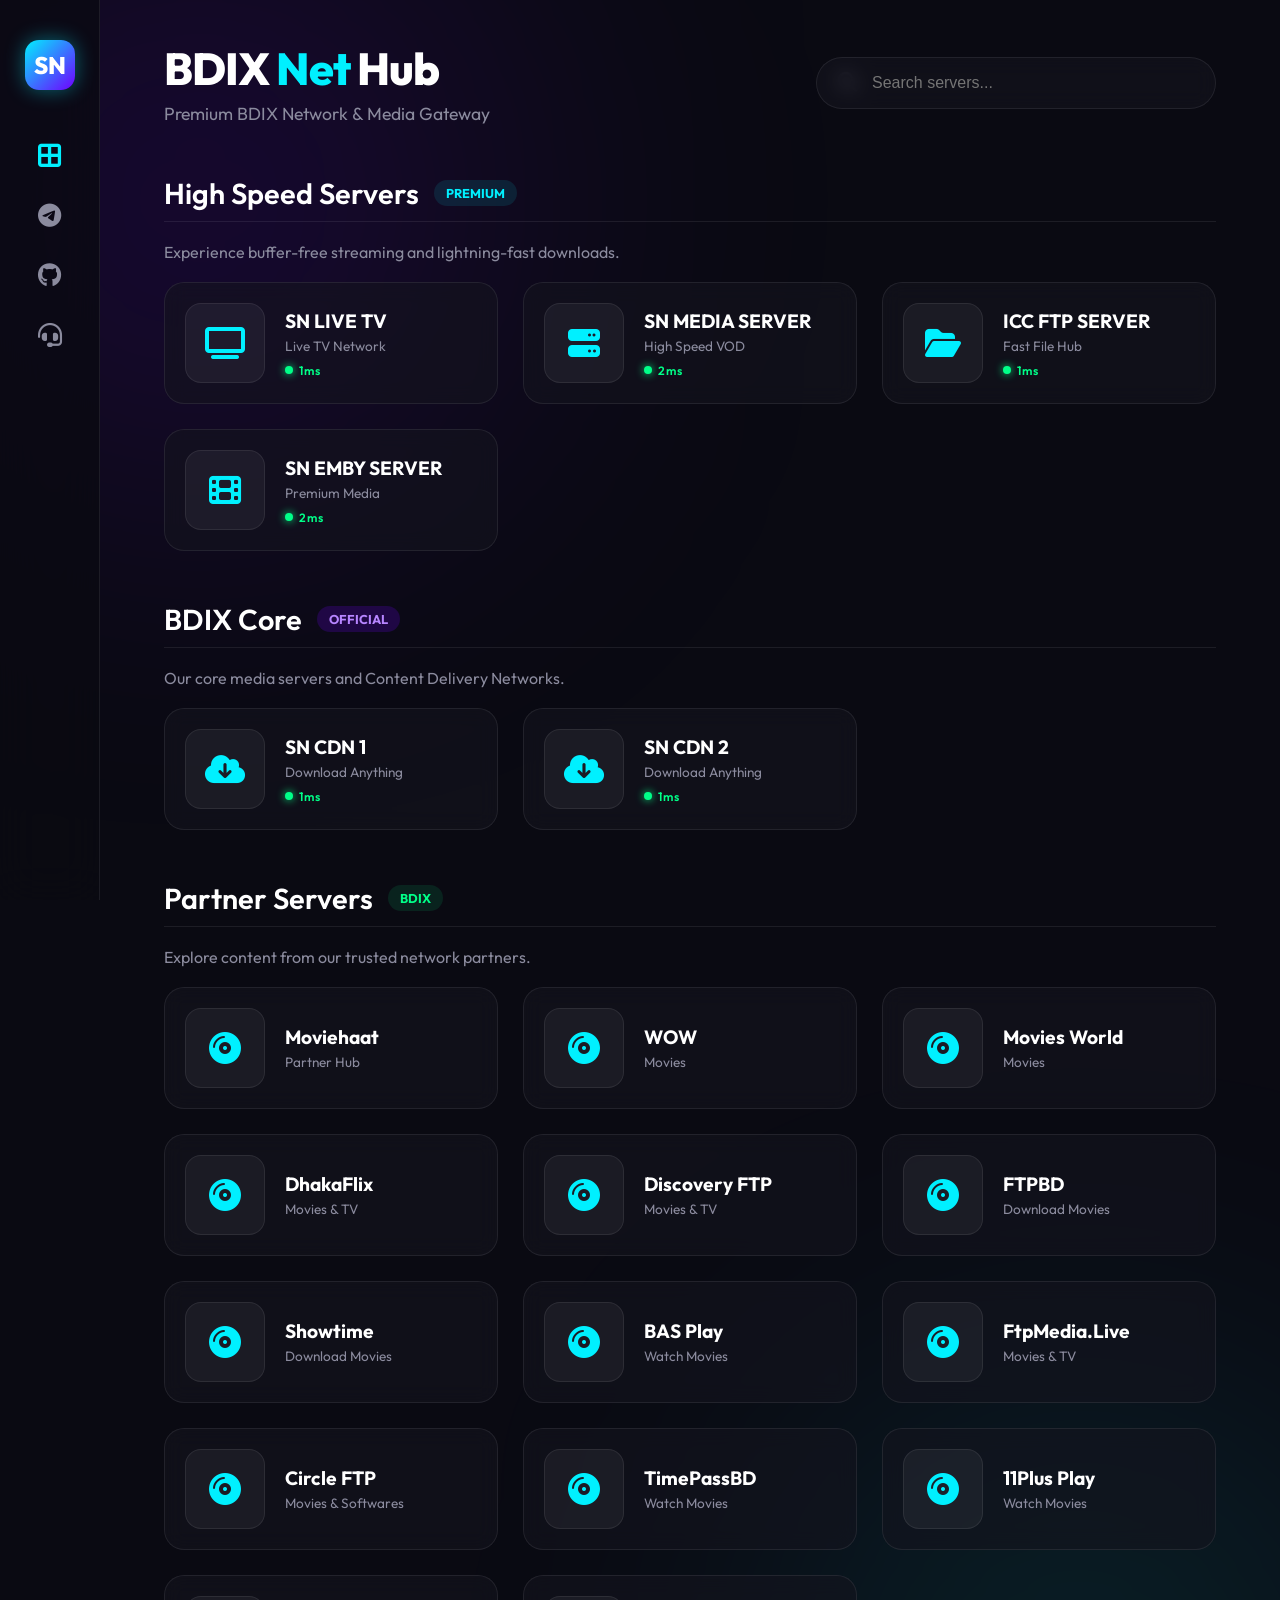
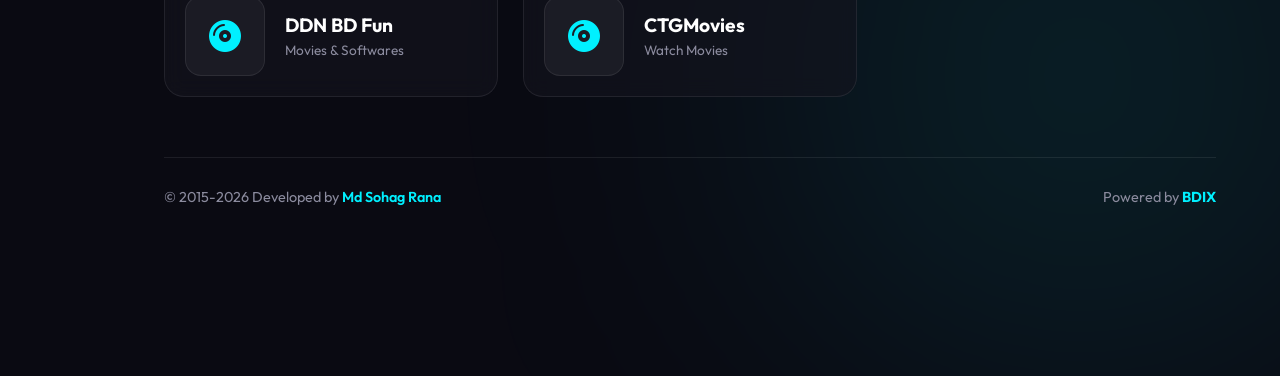
==== commit 42b56f57: "Auto commit - Mon-02-16 05:29" ====
--- a/index.html
+++ b/index.html
@@ -1,191 +1,266 @@
-<!DOCTYPE HTML>
-<html>
-
+<!DOCTYPE html>
+<html lang="en">
 <head>
-		<title>BDIX Hub</title>
-		<meta charset="utf-8" />
-		<meta name="viewport" content="width=device-width, initial-scale=1, user-scalable=no" />
-		<link rel="stylesheet" href="assets/css/main.css" />
-        <link rel="stylesheet" href="assets/css/animate.min.css">
-		<link rel="stylesheet" href="assets/css/font-awesome.min.css">
-		<link rel="stylesheet" href="https://cdnjs.cloudflare.com/ajax/libs/font-awesome/4.7.0/css/font-awesome.min.css">
-	</head>
-	<body>
-        <div style="background-image: url(assets/images/login-background.png);
-		background-position: bottom;background-attachment: fixed;background-repeat: no-repeat;min-height: 100vh;background-size: contain;">
-        <div id="wrapper">
-            <section>
-                <div class="inner">
-                    <div class="row uniform">
-                        <!--div class="2u 12u$(small)"-->
-						<div>
-                            <div style="position: relative;">
-                                <span style="color: #2b3595;font-size: 2em;font-weight: 300;">BDIX সমস্ত সার্ভার তালিকা নীচে আছে</span>
-							
-                                <span class="nav">
-                                    <a id="info" href="#animatedModal"><i style="color: #ff0000" class="icon fa fa-info-circle"></i></a>
-                                    <a id="about" href="#animatedModal2"><i style="color: #ff7f00" class="icon fa fa-question-circle"></i></a>
-                                </span>
-						
-                            </div>
-                        </div>
-                    </div>
-                    <div class="row uniform">
-                     
-						          <div class="3u 12u$(small) align-center">
-                            <a target="_blank" href="http://172.19.178.180/>
-                                <div class="boxed effect5" style="background: #2C3333;">
-                                    Test TV-1 <span class='top'>Live TV</span>
-                                </div>
-                            </a>
-                        </div>
-						
-                        <div class="3u 12u$(small) align-center">
-                            <a target="_blank" href="http:/100.100.100.2">
-                                <div class="boxed effect5" style="background: #172774;">
-                                    Test TV-2 <span class='top'>Live Streaming Server (TV)</span>
-                                </div>
-                            </a>
-                        </div>
-                        <div class="3u 12u$(small) align-center">
-                            <a target="_blank" href="http://10.99.99.99">
-                                <div class="boxed effect5" style="background: #207561;">
-                                    Test TV-3 <span class='top'>Streaming Server ( Web TV)</span>
-                                </div>
-                            </a>
-                        </div>
-                        <div class="3u 12u$(small) align-center">
-                            <a target="_blank" href="http://10.16.100.244/">
-                                <div class="boxed effect5" style="background: #c82121;">
-                                     FTP Server <span class='top'>Movie Server</span>
-                                </div>
-                            </a>
-                        </div>
-						 <div class="3u 12u$(small) align-center">
-                            <a target="_blank" href="http://172.16.50.4/">
-                                <div class="boxed effect5" style="background: #ff6c04;">
-                                    Software <span class='top'>Dhaka Flix</span>
-                                </div>
-                            </a>
-                        </div>
-                        <div class="3u 12u$(small) align-center">
-                            <a target="_blank" href="http://discoveryftp.net/">
-                                <div class="boxed effect5" style="background: #763232;">
-                                    Test-1 <span class='top'>Movie File Server</span>
-                                </div>
-                            </a>
-                        </div>
-						 <div class="3u 12u$(small) align-center">
-                            <a target="_blank" href="https://circleftp.net/">
-                                <div class="boxed effect5" style="background: #75bd15;">
-                                    Test-2 <span class='top'>Movie File Server</span>
-                                </div>
-                            </a>
-                        </div>
-                    <div class="3u 12u$(small) align-center">
-                            <a target="_blank" href="http://new.circleftp.net/">
-                                <div class="boxed effect5" style="background: #0096FF;">
-                                  Test-3 <span class='top'>Movie File Server</span>
-                                </div>
-                            </a>
-                        </div>
-						
-                        <div class="3u 12u$(small) align-center">
-                            <a target="_blank" href="https://ftpbd.net/">
-                                <div class="boxed effect5" style="background: #05d5d5;">
-                                        Test-4 <span class='top'>Movie File Server</span>
-                                </div>
-                            </a>
-                        </div>
-						       <div class="3u 12u$(small) align-center">
-                            <a target="_blank" href="http://yourservername">
-                                <div class="boxed effect5" style="background: #9b58f5;">
-                                  Test-5 <span class='top'>Movie File Server</span>
-                                </div>
-                            </a>
-                        </div>
-						       <div class="3u 12u$(small) align-center">
-                            <a target="_blank" href="http://yourservername">
-                                <div class="boxed effect5" style="background: #ffdf00;">
-                                  Test-6 <span class='top'>Movie File Server</span>
-                                </div>
-                            </a>
-                        </div>
-						       <div class="3u 12u$(small) align-center">
-                            <a target="_blank" href="http://yourservername">
-                                <div class="boxed effect5" style="background: #ff00f7;">
-                                  Test-7 <span class='top'>Movie File Server</span>
-                                </div>
-                            </a>
-                        </div>
-						
-						
-						
-                    </div>
-                </div>
-            </section>
-
-            <div id="animatedModal">
-                <div class="modal-content">
-                    <div id="wrapper"><section>
-                        <div class="inner">
-                            <div class="row uniform">
-                                <div class="3u 12u$(small)">
-                                    <div style="position: relative;">
-                                        <div class="close-animatedModal"><i class="icon fa-times-circle"></i></div>
-                                    </div>
-                                </div>
-                                <div class="3u 12u$(small)" style="padding-bottom: 2em;">
-                                </div>
-                                <div class="6u 12u$(small)">
-                                    <strong>Test Hub</strong> is a center of the FTP and other VOD services in USA. This Hub is created for the enthusiast who is willing to have a bookmark for all his favorite sites.<br/>Only Partnered ISP and users can use this service. We are invitation only.<br/><br/>Thank you for hearing us out. 
-                                </div>
-                            </div>
-                        </div>
-                    </section></div>
-                </div>
+    <meta charset="UTF-8">
+    <meta name="viewport" content="width=device-width, initial-scale=1.0">
+    <title>BDIX | Premium BDIX & Media Hub</title>
+    <link rel="stylesheet" href="https://cdnjs.cloudflare.com/ajax/libs/font-awesome/6.5.1/css/all.min.css">
+    <link href="https://fonts.googleapis.com/css2?family=Outfit:wght@300;400;600;800&display=swap" rel="stylesheet">
+    
+    <style>
+        :root {
+            --primary: #00f0ff;
+            --secondary: #7000ff;
+            --bg-base: #0a0a12;
+            --surface: rgba(20, 20, 30, 0.6);
+            --surface-border: rgba(255, 255, 255, 0.08);
+            --text-main: #ffffff;
+            --text-muted: #8b8b9e;
+            --success: #00ff88;
+        }
+
+        * { margin: 0; padding: 0; box-sizing: border-box; }
+
+        body {
+            font-family: 'Outfit', sans-serif;
+            background-color: var(--bg-base);
+            color: var(--text-main);
+            min-height: 100vh;
+            display: flex;
+            overflow-x: hidden;
+            position: relative;
+        }
+
+        /* Ambient Background Glow */
+        body::before, body::after {
+            content: ''; position: absolute; width: 600px; height: 600px;
+            border-radius: 50%; filter: blur(150px); z-index: -1;
+            animation: float 10s infinite alternate;
+        }
+        body::before { background: rgba(112, 0, 255, 0.15); top: -100px; left: -100px; }
+        body::after { background: rgba(0, 240, 255, 0.1); bottom: -100px; right: -100px; animation-delay: -5s; }
+
+        @keyframes float {
+            0% { transform: translateY(0) scale(1); }
+            100% { transform: translateY(50px) scale(1.1); }
+        }
+
+        /* --- Sidebar --- */
+        .sidebar {
+            width: 100px; background: rgba(10, 10, 18, 0.8); backdrop-filter: blur(20px);
+            border-right: 1px solid var(--surface-border); display: flex; flex-direction: column;
+            align-items: center; padding: 40px 0; gap: 30px; position: fixed; height: 100vh; z-index: 50;
+        }
+
+        .brand-icon {
+            width: 50px; height: 50px; background: linear-gradient(135deg, var(--primary), var(--secondary));
+            border-radius: 14px; display: flex; align-items: center; justify-content: center;
+            font-size: 1.5rem; font-weight: 800; color: white; box-shadow: 0 0 20px rgba(0, 240, 255, 0.4); margin-bottom: 20px;
+        }
+
+        .side-link {
+            color: var(--text-muted); font-size: 1.5rem; text-decoration: none; transition: 0.3s;
+        }
+        .side-link:hover, .side-link.active { color: var(--primary); transform: scale(1.1); }
+
+        /* --- Main Layout --- */
+        .main-content { margin-left: 100px; flex: 1; padding: 40px 5%; max-width: 1600px; }
+
+        /* --- Headers --- */
+        .header { display: flex; justify-content: space-between; align-items: center; margin-bottom: 40px; flex-wrap: wrap; gap: 20px; }
+        .welcome h1 { font-size: 2.8rem; font-weight: 800; letter-spacing: -1px; }
+        .welcome span { color: var(--primary); }
+        .welcome p { color: var(--text-muted); font-size: 1.1rem; margin-top: 5px; }
+
+        .section-header {
+            margin: 50px 0 20px 0; padding-bottom: 10px; border-bottom: 1px solid var(--surface-border);
+            display: flex; align-items: center; gap: 15px;
+        }
+        .section-header h2 { font-size: 1.8rem; font-weight: 600; }
+        .section-badge { background: rgba(0, 240, 255, 0.1); color: var(--primary); padding: 5px 12px; border-radius: 20px; font-size: 0.8rem; font-weight: bold; text-transform: uppercase; }
+
+        /* --- Search Box --- */
+        .search-box { position: relative; width: 400px; }
+        .search-box input {
+            width: 100%; background: var(--surface); border: 1px solid var(--surface-border);
+            padding: 16px 20px 16px 55px; border-radius: 30px; color: white; font-size: 1rem;
+            outline: none; transition: 0.3s; backdrop-filter: blur(10px);
+        }
+        .search-box input:focus { border-color: var(--primary); box-shadow: 0 0 15px rgba(0, 240, 255, 0.2); }
+        .search-box i { position: absolute; left: 22px; top: 50%; transform: translateY(-50%); color: var(--text-muted); font-size: 1.2rem; }
+
+        /* --- Server Grid --- */
+        .grid { display: grid; grid-template-columns: repeat(auto-fill, minmax(320px, 1fr)); gap: 25px; }
+
+        .card {
+            background: var(--surface); border: 1px solid var(--surface-border); border-radius: 20px;
+            padding: 20px; text-decoration: none; color: white; display: flex; align-items: center; gap: 20px;
+            backdrop-filter: blur(10px); transition: 0.4s cubic-bezier(0.175, 0.885, 0.32, 1.275); position: relative; overflow: hidden;
+        }
+        .card::before {
+            content: ''; position: absolute; top: 0; left: -100%; width: 100%; height: 100%;
+            background: linear-gradient(90deg, transparent, rgba(255,255,255,0.05), transparent); transition: 0.5s;
+        }
+        .card:hover { transform: translateY(-5px); border-color: rgba(0, 240, 255, 0.5); box-shadow: 0 10px 30px rgba(0, 0, 0, 0.5), 0 0 15px rgba(0, 240, 255, 0.1); }
+        .card:hover::before { left: 100%; }
+
+        /* Image/Icon Container */
+        .card-img-container {
+            width: 80px; height: 80px; border-radius: 16px; background: rgba(255, 255, 255, 0.05);
+            display: flex; align-items: center; justify-content: center; overflow: hidden; border: 1px solid var(--surface-border);
+        }
+        .card-img-container img { width: 100%; height: 100%; object-fit: contain; padding: 10px; transition: 0.3s; }
+        .card:hover .card-img-container img { transform: scale(1.1); }
+        .card-img-container i { font-size: 2rem; color: var(--primary); display: none; } /* Fallback icon */
+
+        .card-info { flex: 1; }
+        .card-info h3 { font-size: 1.2rem; margin-bottom: 4px; }
+        .card-info p { color: var(--text-muted); font-size: 0.85rem; }
+
+        .status {
+            display: flex; align-items: center; gap: 6px; font-size: 0.75rem; color: var(--success);
+            margin-top: 8px; font-weight: 600; letter-spacing: 1px;
+        }
+        .status-dot {
+            width: 8px; height: 8px; background: var(--success); border-radius: 50%;
+            box-shadow: 0 0 8px var(--success); animation: pulse 2s infinite;
+        }
+        @keyframes pulse { 0% { box-shadow: 0 0 0 0 rgba(0, 255, 136, 0.4); } 70% { box-shadow: 0 0 0 6px rgba(0, 255, 136, 0); } 100% { box-shadow: 0 0 0 0 rgba(0, 255, 136, 0); } }
+
+        /* --- Footer --- */
+        footer { margin-top: 60px; padding: 30px 0; border-top: 1px solid var(--surface-border); display: flex; justify-content: space-between; color: var(--text-muted); font-size: 0.9rem; }
+        footer a { color: var(--primary); text-decoration: none; font-weight: 600; }
+
+        @media (max-width: 900px) {
+            .sidebar { width: 100%; height: auto; flex-direction: row; justify-content: center; padding: 15px; position: fixed; bottom: 0; top: auto; z-index: 100; border-right: none; border-top: 1px solid var(--surface-border); }
+            .brand-icon { display: none; }
+            .main-content { margin-left: 0; padding-bottom: 100px; }
+            .search-box { width: 100%; }
+            .header { flex-direction: column; align-items: flex-start; }
+        }
+    </style>
+</head>
+<body>
+
+    <aside class="sidebar">
+        <div class="brand-icon">SN</div>
+        <a href="#" class="side-link active" title="Dashboard"><i class="fa-solid fa-border-all"></i></a>
+        <a href="https://t.me/livetvsteaming" target="_blank" class="side-link" title="Telegram"><i class="fa-brands fa-telegram"></i></a>
+        <a href="https://github.com/sohag1192" target="_blank" class="side-link" title="GitHub"><i class="fa-brands fa-github"></i></a>
+        <a href="https://fb.com/MdSohagRana.01/" target="_blank" class="side-link" title="Support"><i class="fa-solid fa-headset"></i></a>
+    </aside>
+
+    <main class="main-content">
+        <header class="header">
+            <div class="welcome">
+                <h1>BDIX <span>Net</span> Hub</h1>
+                <p>Premium BDIX Network & Media Gateway</p>
             </div>
-            <div id="animatedModal2">
-                <div class="modal-content">
-                    <div id="wrapper"><section>
-                        <div class="inner">
-                            <div class="row uniform">
-                                <div class="1u 12u$(small)">
-                                    <div style="position: relative;">
-                                        <div class="close-animatedModal2"><i class="icon fa-times-circle"></i></div>
-                                    </div>
-                                </div>
-                                <div class="3u 12u$(small)" style="padding-bottom: 2em;">
-                                </div>
-                                <div class="6u 12u$(small)">
-                                    <img class="image fit" src="images/bd.jpg" />
-                                </div>
-                            </div>
-                        </div>
-                    </section></div>
-                </div>
+            <div class="search-box">
+                <i class="fa-solid fa-magnifying-glass"></i>
+                <input type="text" id="searchInput" placeholder="Search servers...">
             </div>
-        </div>
-        </div>
-		
-		<div style="text-align: center; background-size: cover;">© Copyright 2013 Md Sohag Rana, Developed  By: <a style="background-color:Orange;" href="https://github.com/sohag1192" target="_blank">Md Sohag Rana</a></div>
-        <script src="assets/js/jquery.min.js"></script>
-        <script src="assets/js/animatedModal.min.js"></script>
-        <script>
-            $("#info").animatedModal({
-                animatedIn:'lightSpeedIn',
-                animatedOut:'bounceOutDown',
-                color:'#0b032d',
+        </header>
+
+        <div class="section-header">
+            <h2>High Speed Servers</h2>
+            <span class="section-badge">Premium</span>
+        </div>
+        <p style="color: var(--text-muted); margin-bottom: 20px;">Experience buffer-free streaming and lightning-fast downloads.</p>
+        
+        <div class="grid">
+            <a href="http://100.100.100.2/" target="_blank" class="card">
+                <div class="card-img-container"><img src="images/sntv.png" alt="SN TV" onerror="this.style.display='none'; this.nextElementSibling.style.display='block';"><i class="fa-solid fa-tv"></i></div>
+                <div class="card-info"><h3>SN LIVE TV</h3><p>Live TV Network</p><div class="status"><div class="status-dot"></div> <span class="ping-text">1ms</span></div></div>
+            </a>
+            <a href="http://100.100.100.6" target="_blank" class="card">
+                <div class="card-img-container"><img src="images/snmediaserver.png" alt="SN Media" onerror="this.style.display='none'; this.nextElementSibling.style.display='block';"><i class="fa-solid fa-server"></i></div>
+                <div class="card-info"><h3>SN MEDIA SERVER</h3><p>High Speed VOD</p><div class="status"><div class="status-dot"></div> <span class="ping-text">2ms</span></div></div>
+            </a>
+            <a href="http://10.16.100.244/" target="_blank" class="card">
+                <div class="card-img-container"><img src="images/iccftp.png" alt="ICC FTP" onerror="this.style.display='none'; this.nextElementSibling.style.display='block';"><i class="fa-solid fa-folder-open"></i></div>
+                <div class="card-info"><h3>ICC FTP SERVER</h3><p>Fast File Hub</p><div class="status"><div class="status-dot"></div> <span class="ping-text">1ms</span></div></div>
+            </a>
+            <a href="http://100.100.100.6:8096" target="_blank" class="card">
+                <div class="card-img-container"><img src="images/snemby.png" alt="SN Emby" onerror="this.style.display='none'; this.nextElementSibling.style.display='block';"><i class="fa-solid fa-film"></i></div>
+                <div class="card-info"><h3>SN EMBY SERVER</h3><p>Premium Media</p><div class="status"><div class="status-dot"></div> <span class="ping-text">2ms</span></div></div>
+            </a>
+        </div>
+
+        <div class="section-header">
+            <h2>BDIX Core</h2>
+            <span class="section-badge" style="background: rgba(112, 0, 255, 0.2); color: #b785ff;">Official</span>
+        </div>
+        <p style="color: var(--text-muted); margin-bottom: 20px;">Our core media servers and Content Delivery Networks.</p>
+
+        <div class="grid">
+            <a href="http://100.100.100.6:8081" target="_blank" class="card">
+                <div class="card-img-container"><img src="images/sncdn.png" alt="SN CDN" onerror="this.style.display='none'; this.nextElementSibling.style.display='block';"><i class="fa-solid fa-cloud-arrow-down"></i></div>
+                <div class="card-info"><h3>SN CDN 1</h3><p>Download Anything</p><div class="status"><div class="status-dot"></div> <span class="ping-text">1ms</span></div></div>
+            </a>
+            <a href="http://100.100.100.6:8083" target="_blank" class="card">
+                <div class="card-img-container"><img src="images/sncdn.png" alt="SN CDN" onerror="this.style.display='none'; this.nextElementSibling.style.display='block';"><i class="fa-solid fa-cloud-arrow-down"></i></div>
+                <div class="card-info"><h3>SN CDN 2</h3><p>Download Anything</p><div class="status"><div class="status-dot"></div> <span class="ping-text">1ms</span></div></div>
+            </a>
+        </div>
+
+        <div class="section-header">
+            <h2>Partner Servers</h2>
+            <span class="section-badge" style="background: rgba(0, 255, 136, 0.1); color: #00ff88;">BDIX</span>
+        </div>
+        <p style="color: var(--text-muted); margin-bottom: 20px;">Explore content from our trusted network partners.</p>
+
+        <div class="grid">
+            <a href="http://moviehaat.net/" target="_blank" class="card"><div class="card-img-container"><img src="images/moviehaat.png" onerror="this.style.display='none'; this.nextElementSibling.style.display='block';"><i class="fa-solid fa-compact-disc"></i></div><div class="card-info"><h3>Moviehaat</h3><p>Partner Hub</p></div></a>
+            <a href="http://172.27.27.84/" target="_blank" class="card"><div class="card-img-container"><img src="images/wow.png" onerror="this.style.display='none'; this.nextElementSibling.style.display='block';"><i class="fa-solid fa-compact-disc"></i></div><div class="card-info"><h3>WOW</h3><p>Movies</p></div></a>
+            <a href="http://10.10.10.3/" target="_blank" class="card"><div class="card-img-container"><img src="images/moviesworld.png" onerror="this.style.display='none'; this.nextElementSibling.style.display='block';"><i class="fa-solid fa-compact-disc"></i></div><div class="card-info"><h3>Movies World</h3><p>Movies</p></div></a>
+            <a href="http://172.16.50.4/" target="_blank" class="card"><div class="card-img-container"><img src="images/dhakaflix.png" onerror="this.style.display='none'; this.nextElementSibling.style.display='block';"><i class="fa-solid fa-compact-disc"></i></div><div class="card-info"><h3>DhakaFlix</h3><p>Movies & TV</p></div></a>
+            <a href="http://discoveryftp.net/" target="_blank" class="card"><div class="card-img-container"><img src="images/discoveryftp.png" onerror="this.style.display='none'; this.nextElementSibling.style.display='block';"><i class="fa-solid fa-compact-disc"></i></div><div class="card-info"><h3>Discovery FTP</h3><p>Movies & TV</p></div></a>
+            <a href="https://ftpbd.net/" target="_blank" class="card"><div class="card-img-container"><img src="images/ftpbd.png" onerror="this.style.display='none'; this.nextElementSibling.style.display='block';"><i class="fa-solid fa-compact-disc"></i></div><div class="card-info"><h3>FTPBD</h3><p>Download Movies</p></div></a>
+            <a href="http://showtimebd.com/" target="_blank" class="card"><div class="card-img-container"><img src="images/showtime.png" onerror="this.style.display='none'; this.nextElementSibling.style.display='block';"><i class="fa-solid fa-compact-disc"></i></div><div class="card-info"><h3>Showtime</h3><p>Download Movies</p></div></a>
+            <a href="http://10.20.30.40/" target="_blank" class="card"><div class="card-img-container"><img src="images/basplay.png" onerror="this.style.display='none'; this.nextElementSibling.style.display='block';"><i class="fa-solid fa-compact-disc"></i></div><div class="card-info"><h3>BAS Play</h3><p>Watch Movies</p></div></a>
+            <a href="http://10.1.1.1/" target="_blank" class="card"><div class="card-img-container"><img src="images/ftpmedialive.png" onerror="this.style.display='none'; this.nextElementSibling.style.display='block';"><i class="fa-solid fa-compact-disc"></i></div><div class="card-info"><h3>FtpMedia.Live</h3><p>Movies & TV</p></div></a>
+            <a href="https://circleftp.net/" target="_blank" class="card"><div class="card-img-container"><img src="images/circleftp.png" onerror="this.style.display='none'; this.nextElementSibling.style.display='block';"><i class="fa-solid fa-compact-disc"></i></div><div class="card-info"><h3>Circle FTP</h3><p>Movies & Softwares</p></div></a>
+            <a href="http://timepassbd.live/" target="_blank" class="card"><div class="card-img-container"><img src="images/timepassbd.png" onerror="this.style.display='none'; this.nextElementSibling.style.display='block';"><i class="fa-solid fa-compact-disc"></i></div><div class="card-info"><h3>TimePassBD</h3><p>Watch Movies</p></div></a>
+            <a href="http://play.11plus.live/" target="_blank" class="card"><div class="card-img-container"><img src="images/11plusplay.png" onerror="this.style.display='none'; this.nextElementSibling.style.display='block';"><i class="fa-solid fa-compact-disc"></i></div><div class="card-info"><h3>11Plus Play</h3><p>Watch Movies</p></div></a>
+            <a href="https://www.ddnbd.fun/" target="_blank" class="card"><div class="card-img-container"><img src="images/ddnbdfun.png" onerror="this.style.display='none'; this.nextElementSibling.style.display='block';"><i class="fa-solid fa-compact-disc"></i></div><div class="card-info"><h3>DDN BD Fun</h3><p>Movies & Softwares</p></div></a>
+            <a href="http://ctgmovies.com/" target="_blank" class="card"><div class="card-img-container"><img src="images/ctgmovies.png" onerror="this.style.display='none'; this.nextElementSibling.style.display='block';"><i class="fa-solid fa-compact-disc"></i></div><div class="card-info"><h3>CTGMovies</h3><p>Watch Movies</p></div></a>
+        </div>
+
+        <footer>
+            <div class="copyright">© 2015-2026 Developed by <a href="https://github.com/sohag1192" target="_blank">Md Sohag Rana</a></div>
+            <div class="isp-brand">Powered by <span style="color: var(--primary); font-weight: bold;">BDIX</span></div>
+        </footer>
+    </main>
+
+    <script>
+        // 1. Live Search Filtering
+        document.getElementById('searchInput').addEventListener('keyup', function(e) {
+            const term = e.target.value.toLowerCase();
+            const cards = document.querySelectorAll('.card');
+            cards.forEach(card => {
+                const title = card.querySelector('h3').innerText.toLowerCase();
+                const desc = card.querySelector('p').innerText.toLowerCase();
+                if(title.includes(term) || desc.includes(term)) {
+                    card.style.display = 'flex';
+                } else {
+                    card.style.display = 'none';
+                }
             });
-            $("#about").animatedModal({
-                animatedIn:'lightSpeedIn',
-                animatedOut:'bounceOutDown',
-                color:'#2f89fc',
+        });
+
+        // 2. Simulate Dynamic Ping
+        setInterval(() => {
+            const pings = document.querySelectorAll('.ping-text');
+            pings.forEach(ping => {
+                let current = parseInt(ping.innerText);
+                let change = Math.floor(Math.random() * 3) - 1; 
+                let newPing = current + change;
+                if(newPing < 1) newPing = 1;
+                if(newPing > 15) newPing = 10;
+                ping.innerText = newPing + 'ms';
             });
-            
-        </script>
-    </body>
-	
-	<!-- Md Sohag Rana-->
-
+        }, 2000);
+    </script>
+</body>
 </html>
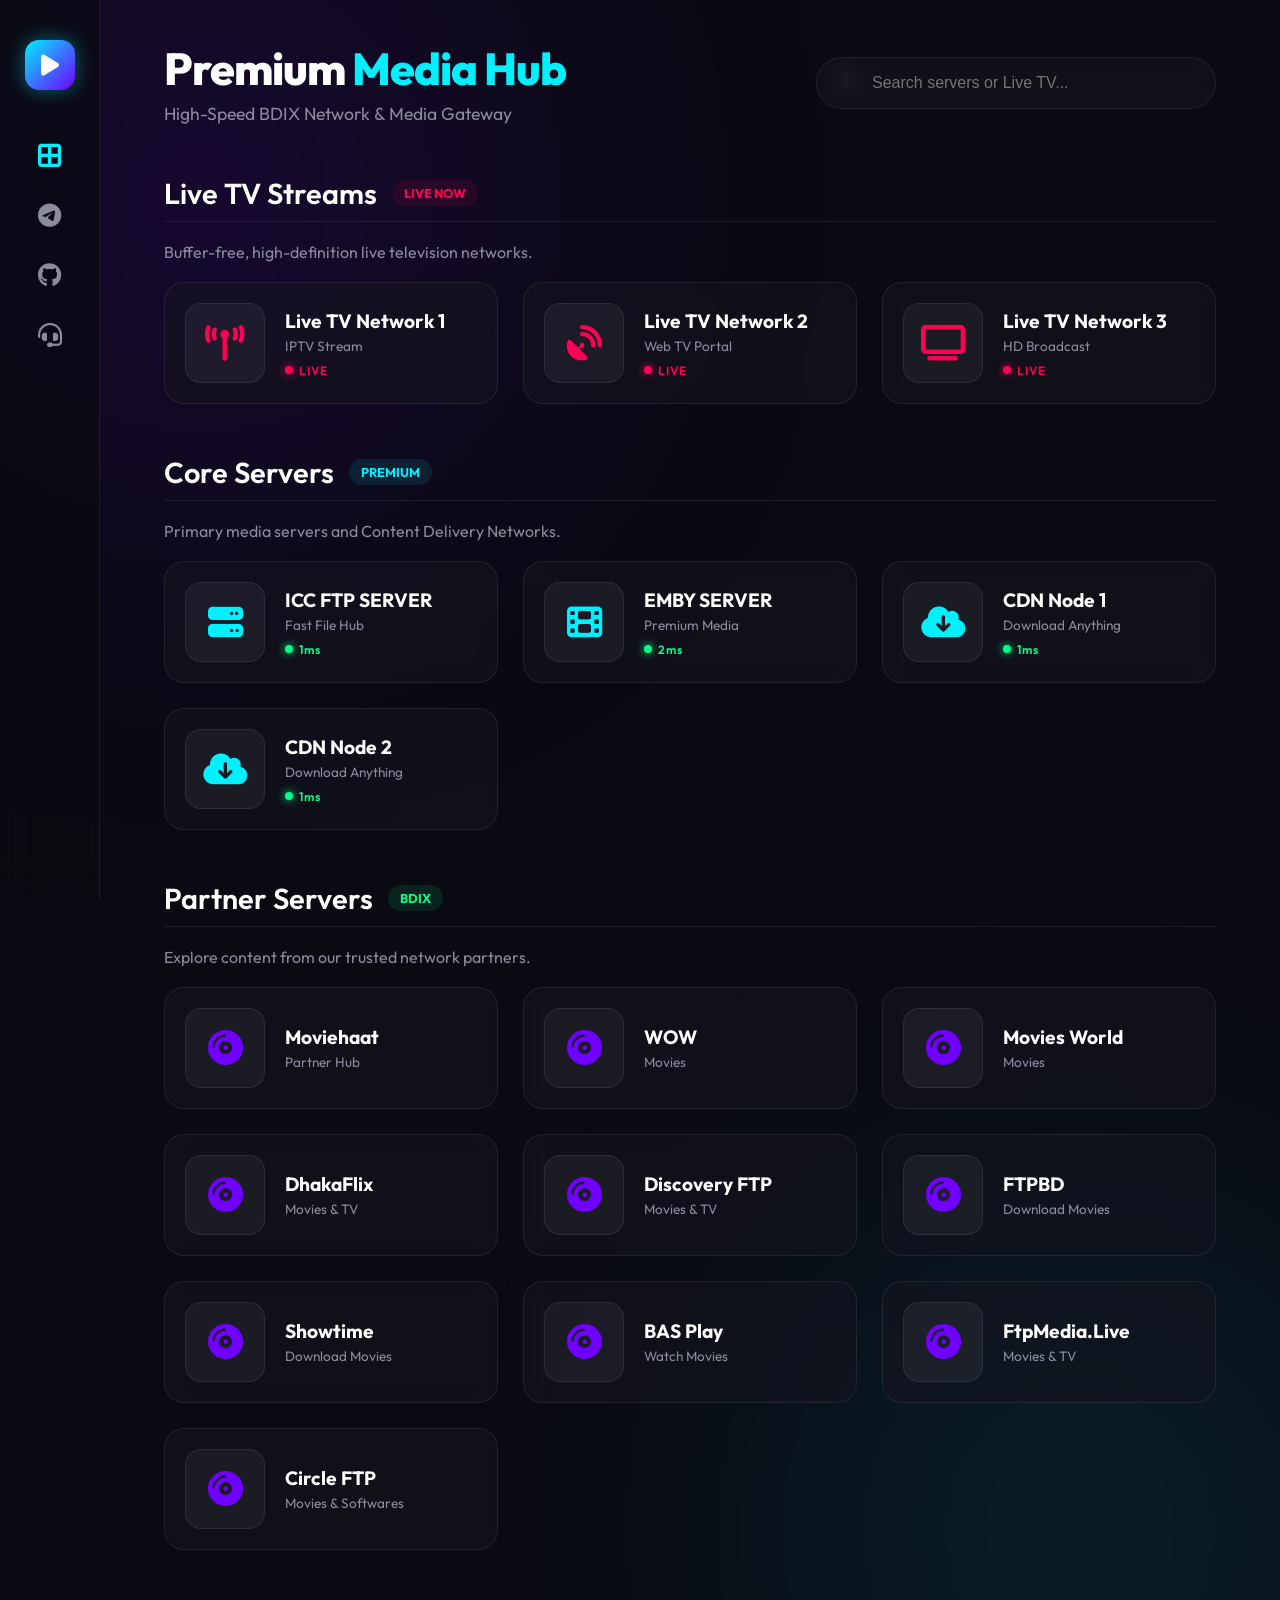
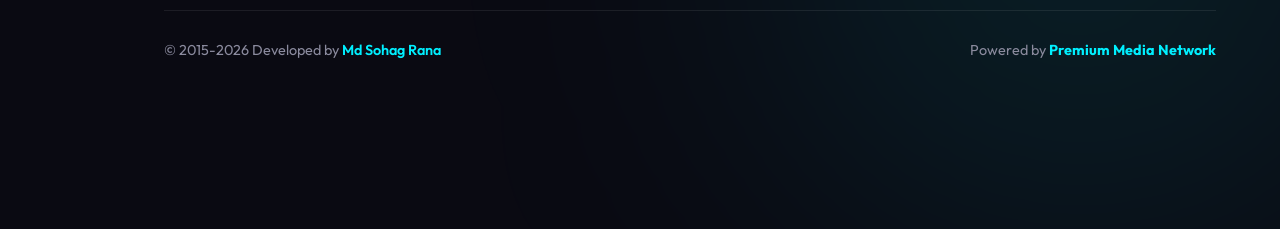
==== commit 20ffce0e: "Auto commit - Mon-02-16 05:29" ====
--- a/index.html
+++ b/index.html
@@ -3,7 +3,7 @@
 <head>
     <meta charset="UTF-8">
     <meta name="viewport" content="width=device-width, initial-scale=1.0">
-    <title>BDIX | Premium BDIX & Media Hub</title>
+    <title>Premium Media Hub | Live TV & BDIX</title>
     <link rel="stylesheet" href="https://cdnjs.cloudflare.com/ajax/libs/font-awesome/6.5.1/css/all.min.css">
     <link href="https://fonts.googleapis.com/css2?family=Outfit:wght@300;400;600;800&display=swap" rel="stylesheet">
     
@@ -11,6 +11,7 @@
         :root {
             --primary: #00f0ff;
             --secondary: #7000ff;
+            --live: #ff0055;
             --bg-base: #0a0a12;
             --surface: rgba(20, 20, 30, 0.6);
             --surface-border: rgba(255, 255, 255, 0.08);
@@ -31,7 +32,7 @@
             position: relative;
         }
 
-        /* Ambient Background Glow */
+        /* Ambient Animated Background Glow */
         body::before, body::after {
             content: ''; position: absolute; width: 600px; height: 600px;
             border-radius: 50%; filter: blur(150px); z-index: -1;
@@ -58,9 +59,7 @@
             font-size: 1.5rem; font-weight: 800; color: white; box-shadow: 0 0 20px rgba(0, 240, 255, 0.4); margin-bottom: 20px;
         }
 
-        .side-link {
-            color: var(--text-muted); font-size: 1.5rem; text-decoration: none; transition: 0.3s;
-        }
+        .side-link { color: var(--text-muted); font-size: 1.5rem; text-decoration: none; transition: 0.3s; }
         .side-link:hover, .side-link.active { color: var(--primary); transform: scale(1.1); }
 
         /* --- Main Layout --- */
@@ -103,6 +102,9 @@
         }
         .card:hover { transform: translateY(-5px); border-color: rgba(0, 240, 255, 0.5); box-shadow: 0 10px 30px rgba(0, 0, 0, 0.5), 0 0 15px rgba(0, 240, 255, 0.1); }
         .card:hover::before { left: 100%; }
+        
+        /* Live TV Special Card Hover */
+        .card.live-card:hover { border-color: rgba(255, 0, 85, 0.5); box-shadow: 0 10px 30px rgba(0, 0, 0, 0.5), 0 0 15px rgba(255, 0, 85, 0.2); }
 
         /* Image/Icon Container */
         .card-img-container {
@@ -111,7 +113,7 @@
         }
         .card-img-container img { width: 100%; height: 100%; object-fit: contain; padding: 10px; transition: 0.3s; }
         .card:hover .card-img-container img { transform: scale(1.1); }
-        .card-img-container i { font-size: 2rem; color: var(--primary); display: none; } /* Fallback icon */
+        .card-img-container i { font-size: 2.2rem; display: block; } 
 
         .card-info { flex: 1; }
         .card-info h3 { font-size: 1.2rem; margin-bottom: 4px; }
@@ -121,16 +123,22 @@
             display: flex; align-items: center; gap: 6px; font-size: 0.75rem; color: var(--success);
             margin-top: 8px; font-weight: 600; letter-spacing: 1px;
         }
+        .status.live { color: var(--live); }
+        
         .status-dot {
             width: 8px; height: 8px; background: var(--success); border-radius: 50%;
             box-shadow: 0 0 8px var(--success); animation: pulse 2s infinite;
         }
+        .status-dot.live-dot { background: var(--live); box-shadow: 0 0 8px var(--live); animation: pulse-live 2s infinite; }
+
         @keyframes pulse { 0% { box-shadow: 0 0 0 0 rgba(0, 255, 136, 0.4); } 70% { box-shadow: 0 0 0 6px rgba(0, 255, 136, 0); } 100% { box-shadow: 0 0 0 0 rgba(0, 255, 136, 0); } }
+        @keyframes pulse-live { 0% { box-shadow: 0 0 0 0 rgba(255, 0, 85, 0.4); } 70% { box-shadow: 0 0 0 6px rgba(255, 0, 85, 0); } 100% { box-shadow: 0 0 0 0 rgba(255, 0, 85, 0); } }
 
         /* --- Footer --- */
         footer { margin-top: 60px; padding: 30px 0; border-top: 1px solid var(--surface-border); display: flex; justify-content: space-between; color: var(--text-muted); font-size: 0.9rem; }
         footer a { color: var(--primary); text-decoration: none; font-weight: 600; }
 
+        /* --- Responsive Design --- */
         @media (max-width: 900px) {
             .sidebar { width: 100%; height: auto; flex-direction: row; justify-content: center; padding: 15px; position: fixed; bottom: 0; top: auto; z-index: 100; border-right: none; border-top: 1px solid var(--surface-border); }
             .brand-icon { display: none; }
@@ -143,9 +151,9 @@
 <body>
 
     <aside class="sidebar">
-        <div class="brand-icon">SN</div>
-        <a href="#" class="side-link active" title="Dashboard"><i class="fa-solid fa-border-all"></i></a>
-        <a href="https://t.me/livetvsteaming" target="_blank" class="side-link" title="Telegram"><i class="fa-brands fa-telegram"></i></a>
+        <div class="brand-icon"><i class="fa-solid fa-play"></i></div>
+        <a href="/" class="side-link active" title="Dashboard"><i class="fa-solid fa-border-all"></i></a>
+        <a href="https://t.me/+rxYZJ5HfZQA2ZTFl" target="_blank" class="side-link" title="Telegram"><i class="fa-brands fa-telegram"></i></a>
         <a href="https://github.com/sohag1192" target="_blank" class="side-link" title="GitHub"><i class="fa-brands fa-github"></i></a>
         <a href="https://fb.com/MdSohagRana.01/" target="_blank" class="side-link" title="Support"><i class="fa-solid fa-headset"></i></a>
     </aside>
@@ -153,54 +161,70 @@
     <main class="main-content">
         <header class="header">
             <div class="welcome">
-                <h1>BDIX <span>Net</span> Hub</h1>
-                <p>Premium BDIX Network & Media Gateway</p>
+                <h1>Premium <span>Media Hub</span></h1>
+                <p>High-Speed BDIX Network & Media Gateway</p>
             </div>
             <div class="search-box">
                 <i class="fa-solid fa-magnifying-glass"></i>
-                <input type="text" id="searchInput" placeholder="Search servers...">
+                <input type="text" id="searchInput" placeholder="Search servers or Live TV...">
             </div>
         </header>
 
         <div class="section-header">
-            <h2>High Speed Servers</h2>
-            <span class="section-badge">Premium</span>
-        </div>
-        <p style="color: var(--text-muted); margin-bottom: 20px;">Experience buffer-free streaming and lightning-fast downloads.</p>
+            <h2>Live TV Streams</h2>
+            <span class="section-badge" style="background: rgba(255, 0, 85, 0.1); color: #ff0055;">LIVE NOW</span>
+        </div>
+        <p style="color: var(--text-muted); margin-bottom: 20px;">Buffer-free, high-definition live television networks.</p>
         
         <div class="grid">
-            <a href="http://100.100.100.2/" target="_blank" class="card">
-                <div class="card-img-container"><img src="images/sntv.png" alt="SN TV" onerror="this.style.display='none'; this.nextElementSibling.style.display='block';"><i class="fa-solid fa-tv"></i></div>
-                <div class="card-info"><h3>SN LIVE TV</h3><p>Live TV Network</p><div class="status"><div class="status-dot"></div> <span class="ping-text">1ms</span></div></div>
-            </a>
-            <a href="http://100.100.100.6" target="_blank" class="card">
-                <div class="card-img-container"><img src="images/snmediaserver.png" alt="SN Media" onerror="this.style.display='none'; this.nextElementSibling.style.display='block';"><i class="fa-solid fa-server"></i></div>
-                <div class="card-info"><h3>SN MEDIA SERVER</h3><p>High Speed VOD</p><div class="status"><div class="status-dot"></div> <span class="ping-text">2ms</span></div></div>
-            </a>
+            <a href="http://10.99.99.99/" target="_blank" class="card live-card">
+                <div class="card-img-container"><i class="fa-solid fa-tower-broadcast" style="color: #ff0055;"></i></div>
+                <div class="card-info">
+                    <h3>Live TV Network 1</h3>
+                    <p>IPTV Stream</p>
+                    <div class="status live"><div class="status-dot live-dot"></div> <span>LIVE</span></div>
+                </div>
+            </a>
+            <a href="http://10.16.100.244/live-tv.php" target="_blank" class="card live-card">
+                <div class="card-img-container"><i class="fa-solid fa-satellite-dish" style="color: #ff0055;"></i></div>
+                <div class="card-info">
+                    <h3>Live TV Network 2</h3>
+                    <p>Web TV Portal</p>
+                    <div class="status live"><div class="status-dot live-dot"></div> <span>LIVE</span></div>
+                </div>
+            </a>
+            <a href="http://172.19.178.180/" target="_blank" class="card live-card">
+                <div class="card-img-container"><i class="fa-solid fa-tv" style="color: #ff0055;"></i></div>
+                <div class="card-info">
+                    <h3>Live TV Network 3</h3>
+                    <p>HD Broadcast</p>
+                    <div class="status live"><div class="status-dot live-dot"></div> <span>LIVE</span></div>
+                </div>
+            </a>
+        </div>
+
+        <div class="section-header">
+            <h2>Core Servers</h2>
+            <span class="section-badge">Premium</span>
+        </div>
+        <p style="color: var(--text-muted); margin-bottom: 20px;">Primary media servers and Content Delivery Networks.</p>
+
+        <div class="grid">
             <a href="http://10.16.100.244/" target="_blank" class="card">
-                <div class="card-img-container"><img src="images/iccftp.png" alt="ICC FTP" onerror="this.style.display='none'; this.nextElementSibling.style.display='block';"><i class="fa-solid fa-folder-open"></i></div>
+                <div class="card-img-container"><i class="fa-solid fa-server" style="color: var(--primary);"></i></div>
                 <div class="card-info"><h3>ICC FTP SERVER</h3><p>Fast File Hub</p><div class="status"><div class="status-dot"></div> <span class="ping-text">1ms</span></div></div>
             </a>
             <a href="http://100.100.100.6:8096" target="_blank" class="card">
-                <div class="card-img-container"><img src="images/snemby.png" alt="SN Emby" onerror="this.style.display='none'; this.nextElementSibling.style.display='block';"><i class="fa-solid fa-film"></i></div>
-                <div class="card-info"><h3>SN EMBY SERVER</h3><p>Premium Media</p><div class="status"><div class="status-dot"></div> <span class="ping-text">2ms</span></div></div>
-            </a>
-        </div>
-
-        <div class="section-header">
-            <h2>BDIX Core</h2>
-            <span class="section-badge" style="background: rgba(112, 0, 255, 0.2); color: #b785ff;">Official</span>
-        </div>
-        <p style="color: var(--text-muted); margin-bottom: 20px;">Our core media servers and Content Delivery Networks.</p>
-
-        <div class="grid">
+                <div class="card-img-container"><i class="fa-solid fa-film" style="color: var(--primary);"></i></div>
+                <div class="card-info"><h3>EMBY SERVER</h3><p>Premium Media</p><div class="status"><div class="status-dot"></div> <span class="ping-text">2ms</span></div></div>
+            </a>
             <a href="http://100.100.100.6:8081" target="_blank" class="card">
-                <div class="card-img-container"><img src="images/sncdn.png" alt="SN CDN" onerror="this.style.display='none'; this.nextElementSibling.style.display='block';"><i class="fa-solid fa-cloud-arrow-down"></i></div>
-                <div class="card-info"><h3>SN CDN 1</h3><p>Download Anything</p><div class="status"><div class="status-dot"></div> <span class="ping-text">1ms</span></div></div>
+                <div class="card-img-container"><i class="fa-solid fa-cloud-arrow-down" style="color: var(--primary);"></i></div>
+                <div class="card-info"><h3>CDN Node 1</h3><p>Download Anything</p><div class="status"><div class="status-dot"></div> <span class="ping-text">1ms</span></div></div>
             </a>
             <a href="http://100.100.100.6:8083" target="_blank" class="card">
-                <div class="card-img-container"><img src="images/sncdn.png" alt="SN CDN" onerror="this.style.display='none'; this.nextElementSibling.style.display='block';"><i class="fa-solid fa-cloud-arrow-down"></i></div>
-                <div class="card-info"><h3>SN CDN 2</h3><p>Download Anything</p><div class="status"><div class="status-dot"></div> <span class="ping-text">1ms</span></div></div>
+                <div class="card-img-container"><i class="fa-solid fa-cloud-arrow-down" style="color: var(--primary);"></i></div>
+                <div class="card-info"><h3>CDN Node 2</h3><p>Download Anything</p><div class="status"><div class="status-dot"></div> <span class="ping-text">1ms</span></div></div>
             </a>
         </div>
 
@@ -211,30 +235,26 @@
         <p style="color: var(--text-muted); margin-bottom: 20px;">Explore content from our trusted network partners.</p>
 
         <div class="grid">
-            <a href="http://moviehaat.net/" target="_blank" class="card"><div class="card-img-container"><img src="images/moviehaat.png" onerror="this.style.display='none'; this.nextElementSibling.style.display='block';"><i class="fa-solid fa-compact-disc"></i></div><div class="card-info"><h3>Moviehaat</h3><p>Partner Hub</p></div></a>
-            <a href="http://172.27.27.84/" target="_blank" class="card"><div class="card-img-container"><img src="images/wow.png" onerror="this.style.display='none'; this.nextElementSibling.style.display='block';"><i class="fa-solid fa-compact-disc"></i></div><div class="card-info"><h3>WOW</h3><p>Movies</p></div></a>
-            <a href="http://10.10.10.3/" target="_blank" class="card"><div class="card-img-container"><img src="images/moviesworld.png" onerror="this.style.display='none'; this.nextElementSibling.style.display='block';"><i class="fa-solid fa-compact-disc"></i></div><div class="card-info"><h3>Movies World</h3><p>Movies</p></div></a>
-            <a href="http://172.16.50.4/" target="_blank" class="card"><div class="card-img-container"><img src="images/dhakaflix.png" onerror="this.style.display='none'; this.nextElementSibling.style.display='block';"><i class="fa-solid fa-compact-disc"></i></div><div class="card-info"><h3>DhakaFlix</h3><p>Movies & TV</p></div></a>
-            <a href="http://discoveryftp.net/" target="_blank" class="card"><div class="card-img-container"><img src="images/discoveryftp.png" onerror="this.style.display='none'; this.nextElementSibling.style.display='block';"><i class="fa-solid fa-compact-disc"></i></div><div class="card-info"><h3>Discovery FTP</h3><p>Movies & TV</p></div></a>
-            <a href="https://ftpbd.net/" target="_blank" class="card"><div class="card-img-container"><img src="images/ftpbd.png" onerror="this.style.display='none'; this.nextElementSibling.style.display='block';"><i class="fa-solid fa-compact-disc"></i></div><div class="card-info"><h3>FTPBD</h3><p>Download Movies</p></div></a>
-            <a href="http://showtimebd.com/" target="_blank" class="card"><div class="card-img-container"><img src="images/showtime.png" onerror="this.style.display='none'; this.nextElementSibling.style.display='block';"><i class="fa-solid fa-compact-disc"></i></div><div class="card-info"><h3>Showtime</h3><p>Download Movies</p></div></a>
-            <a href="http://10.20.30.40/" target="_blank" class="card"><div class="card-img-container"><img src="images/basplay.png" onerror="this.style.display='none'; this.nextElementSibling.style.display='block';"><i class="fa-solid fa-compact-disc"></i></div><div class="card-info"><h3>BAS Play</h3><p>Watch Movies</p></div></a>
-            <a href="http://10.1.1.1/" target="_blank" class="card"><div class="card-img-container"><img src="images/ftpmedialive.png" onerror="this.style.display='none'; this.nextElementSibling.style.display='block';"><i class="fa-solid fa-compact-disc"></i></div><div class="card-info"><h3>FtpMedia.Live</h3><p>Movies & TV</p></div></a>
-            <a href="https://circleftp.net/" target="_blank" class="card"><div class="card-img-container"><img src="images/circleftp.png" onerror="this.style.display='none'; this.nextElementSibling.style.display='block';"><i class="fa-solid fa-compact-disc"></i></div><div class="card-info"><h3>Circle FTP</h3><p>Movies & Softwares</p></div></a>
-            <a href="http://timepassbd.live/" target="_blank" class="card"><div class="card-img-container"><img src="images/timepassbd.png" onerror="this.style.display='none'; this.nextElementSibling.style.display='block';"><i class="fa-solid fa-compact-disc"></i></div><div class="card-info"><h3>TimePassBD</h3><p>Watch Movies</p></div></a>
-            <a href="http://play.11plus.live/" target="_blank" class="card"><div class="card-img-container"><img src="images/11plusplay.png" onerror="this.style.display='none'; this.nextElementSibling.style.display='block';"><i class="fa-solid fa-compact-disc"></i></div><div class="card-info"><h3>11Plus Play</h3><p>Watch Movies</p></div></a>
-            <a href="https://www.ddnbd.fun/" target="_blank" class="card"><div class="card-img-container"><img src="images/ddnbdfun.png" onerror="this.style.display='none'; this.nextElementSibling.style.display='block';"><i class="fa-solid fa-compact-disc"></i></div><div class="card-info"><h3>DDN BD Fun</h3><p>Movies & Softwares</p></div></a>
-            <a href="http://ctgmovies.com/" target="_blank" class="card"><div class="card-img-container"><img src="images/ctgmovies.png" onerror="this.style.display='none'; this.nextElementSibling.style.display='block';"><i class="fa-solid fa-compact-disc"></i></div><div class="card-info"><h3>CTGMovies</h3><p>Watch Movies</p></div></a>
+            <a href="http://moviehaat.net/" target="_blank" class="card"><div class="card-img-container"><i class="fa-solid fa-compact-disc" style="color: var(--secondary);"></i></div><div class="card-info"><h3>Moviehaat</h3><p>Partner Hub</p></div></a>
+            <a href="http://172.27.27.84/" target="_blank" class="card"><div class="card-img-container"><i class="fa-solid fa-compact-disc" style="color: var(--secondary);"></i></div><div class="card-info"><h3>WOW</h3><p>Movies</p></div></a>
+            <a href="http://10.10.10.3/" target="_blank" class="card"><div class="card-img-container"><i class="fa-solid fa-compact-disc" style="color: var(--secondary);"></i></div><div class="card-info"><h3>Movies World</h3><p>Movies</p></div></a>
+            <a href="http://172.16.50.4/" target="_blank" class="card"><div class="card-img-container"><i class="fa-solid fa-compact-disc" style="color: var(--secondary);"></i></div><div class="card-info"><h3>DhakaFlix</h3><p>Movies & TV</p></div></a>
+            <a href="http://discoveryftp.net/" target="_blank" class="card"><div class="card-img-container"><i class="fa-solid fa-compact-disc" style="color: var(--secondary);"></i></div><div class="card-info"><h3>Discovery FTP</h3><p>Movies & TV</p></div></a>
+            <a href="https://ftpbd.net/" target="_blank" class="card"><div class="card-img-container"><i class="fa-solid fa-compact-disc" style="color: var(--secondary);"></i></div><div class="card-info"><h3>FTPBD</h3><p>Download Movies</p></div></a>
+            <a href="http://showtimebd.com/" target="_blank" class="card"><div class="card-img-container"><i class="fa-solid fa-compact-disc" style="color: var(--secondary);"></i></div><div class="card-info"><h3>Showtime</h3><p>Download Movies</p></div></a>
+            <a href="http://10.20.30.40/" target="_blank" class="card"><div class="card-img-container"><i class="fa-solid fa-compact-disc" style="color: var(--secondary);"></i></div><div class="card-info"><h3>BAS Play</h3><p>Watch Movies</p></div></a>
+            <a href="http://10.1.1.1/" target="_blank" class="card"><div class="card-img-container"><i class="fa-solid fa-compact-disc" style="color: var(--secondary);"></i></div><div class="card-info"><h3>FtpMedia.Live</h3><p>Movies & TV</p></div></a>
+            <a href="https://circleftp.net/" target="_blank" class="card"><div class="card-img-container"><i class="fa-solid fa-compact-disc" style="color: var(--secondary);"></i></div><div class="card-info"><h3>Circle FTP</h3><p>Movies & Softwares</p></div></a>
         </div>
 
         <footer>
             <div class="copyright">© 2015-2026 Developed by <a href="https://github.com/sohag1192" target="_blank">Md Sohag Rana</a></div>
-            <div class="isp-brand">Powered by <span style="color: var(--primary); font-weight: bold;">BDIX</span></div>
+            <div class="isp-brand">Powered by <span style="color: var(--primary); font-weight: bold;">Premium Media Network</span></div>
         </footer>
     </main>
 
     <script>
-        // 1. Live Search Filtering
+        // Live Search Filtering
         document.getElementById('searchInput').addEventListener('keyup', function(e) {
             const term = e.target.value.toLowerCase();
             const cards = document.querySelectorAll('.card');
@@ -249,7 +269,7 @@
             });
         });
 
-        // 2. Simulate Dynamic Ping
+        // Simulate Dynamic Ping for Data Servers
         setInterval(() => {
             const pings = document.querySelectorAll('.ping-text');
             pings.forEach(ping => {
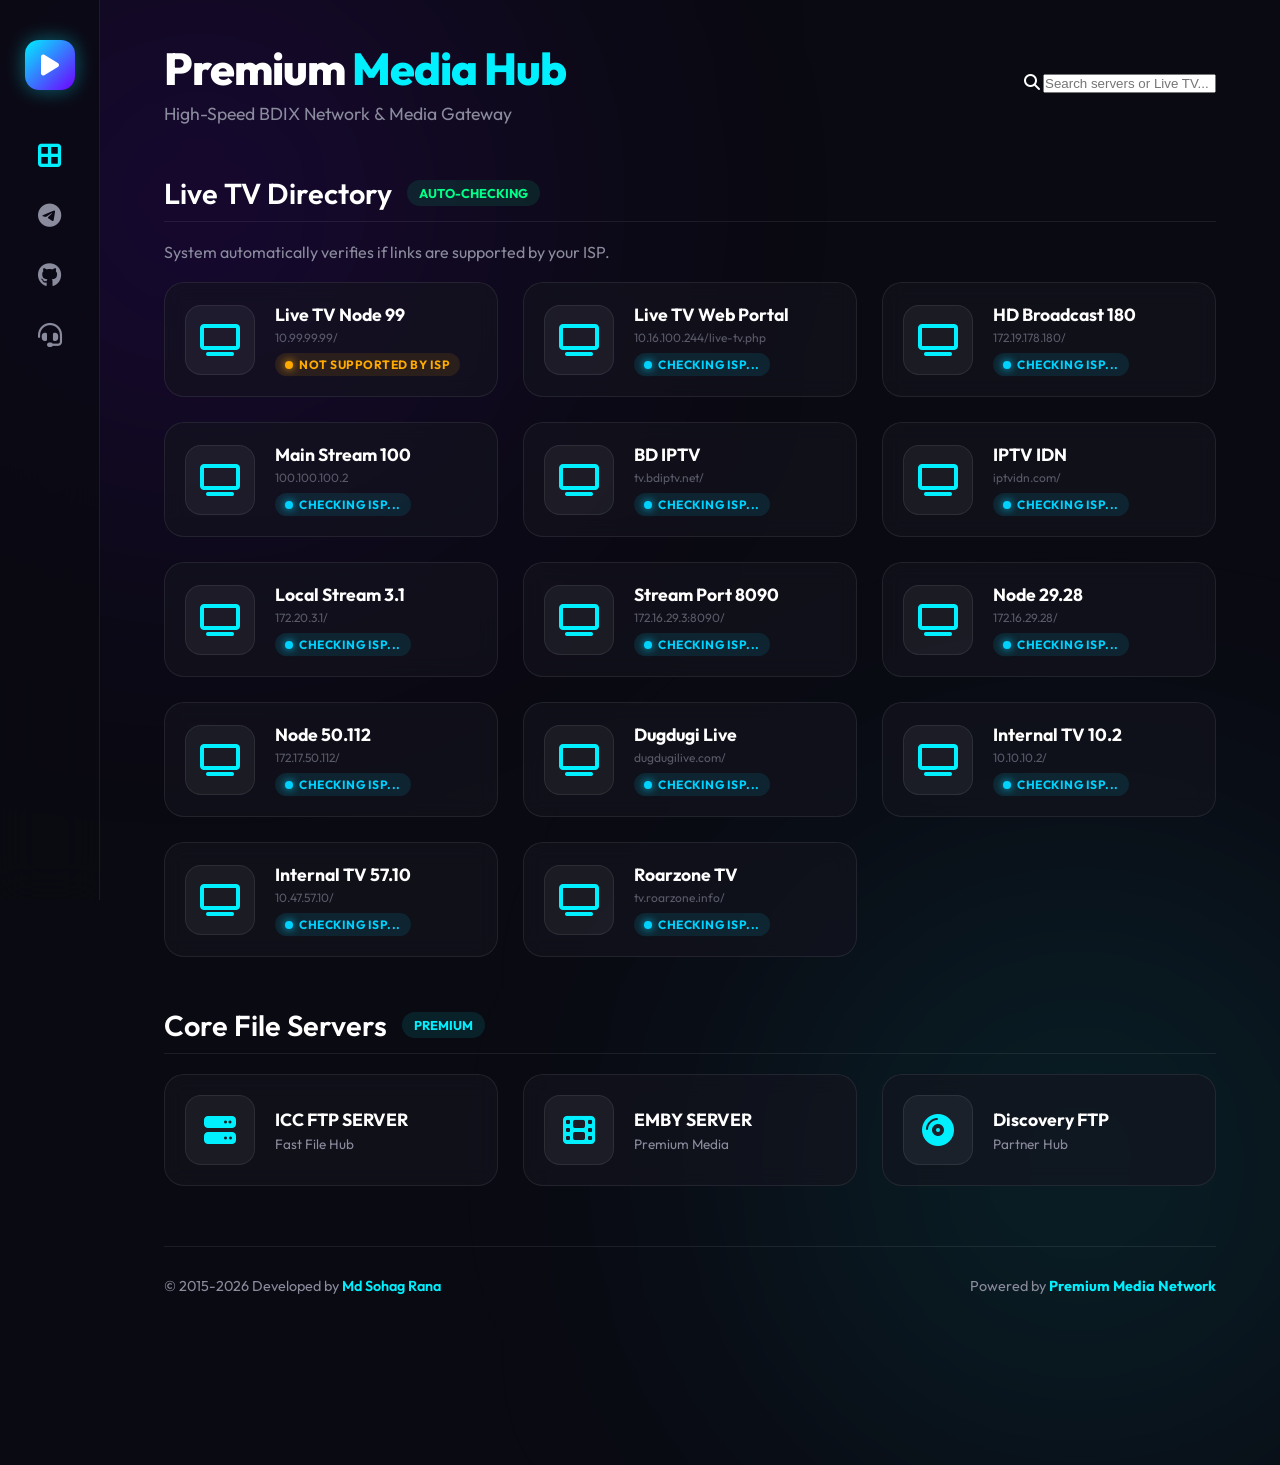
==== commit a9b3a41f: "Auto commit - Mon-02-16 05:29" ====
--- a/index.html
+++ b/index.html
@@ -11,13 +11,17 @@
         :root {
             --primary: #00f0ff;
             --secondary: #7000ff;
-            --live: #ff0055;
             --bg-base: #0a0a12;
             --surface: rgba(20, 20, 30, 0.6);
             --surface-border: rgba(255, 255, 255, 0.08);
             --text-main: #ffffff;
             --text-muted: #8b8b9e;
-            --success: #00ff88;
+            
+            /* Status Colors */
+            --status-live: #00ff88;
+            --status-offline: #ff0055;
+            --status-unsupported: #ffaa00;
+            --status-checking: #00d2ff;
         }
 
         * { margin: 0; padding: 0; box-sizing: border-box; }
@@ -78,16 +82,6 @@
         .section-header h2 { font-size: 1.8rem; font-weight: 600; }
         .section-badge { background: rgba(0, 240, 255, 0.1); color: var(--primary); padding: 5px 12px; border-radius: 20px; font-size: 0.8rem; font-weight: bold; text-transform: uppercase; }
 
-        /* --- Search Box --- */
-        .search-box { position: relative; width: 400px; }
-        .search-box input {
-            width: 100%; background: var(--surface); border: 1px solid var(--surface-border);
-            padding: 16px 20px 16px 55px; border-radius: 30px; color: white; font-size: 1rem;
-            outline: none; transition: 0.3s; backdrop-filter: blur(10px);
-        }
-        .search-box input:focus { border-color: var(--primary); box-shadow: 0 0 15px rgba(0, 240, 255, 0.2); }
-        .search-box i { position: absolute; left: 22px; top: 50%; transform: translateY(-50%); color: var(--text-muted); font-size: 1.2rem; }
-
         /* --- Server Grid --- */
         .grid { display: grid; grid-template-columns: repeat(auto-fill, minmax(320px, 1fr)); gap: 25px; }
 
@@ -96,55 +90,52 @@
             padding: 20px; text-decoration: none; color: white; display: flex; align-items: center; gap: 20px;
             backdrop-filter: blur(10px); transition: 0.4s cubic-bezier(0.175, 0.885, 0.32, 1.275); position: relative; overflow: hidden;
         }
-        .card::before {
-            content: ''; position: absolute; top: 0; left: -100%; width: 100%; height: 100%;
-            background: linear-gradient(90deg, transparent, rgba(255,255,255,0.05), transparent); transition: 0.5s;
-        }
         .card:hover { transform: translateY(-5px); border-color: rgba(0, 240, 255, 0.5); box-shadow: 0 10px 30px rgba(0, 0, 0, 0.5), 0 0 15px rgba(0, 240, 255, 0.1); }
-        .card:hover::before { left: 100%; }
-        
-        /* Live TV Special Card Hover */
-        .card.live-card:hover { border-color: rgba(255, 0, 85, 0.5); box-shadow: 0 10px 30px rgba(0, 0, 0, 0.5), 0 0 15px rgba(255, 0, 85, 0.2); }
 
         /* Image/Icon Container */
         .card-img-container {
-            width: 80px; height: 80px; border-radius: 16px; background: rgba(255, 255, 255, 0.05);
-            display: flex; align-items: center; justify-content: center; overflow: hidden; border: 1px solid var(--surface-border);
-        }
-        .card-img-container img { width: 100%; height: 100%; object-fit: contain; padding: 10px; transition: 0.3s; }
-        .card:hover .card-img-container img { transform: scale(1.1); }
-        .card-img-container i { font-size: 2.2rem; display: block; } 
+            width: 70px; height: 70px; border-radius: 16px; background: rgba(255, 255, 255, 0.05);
+            display: flex; align-items: center; justify-content: center; border: 1px solid var(--surface-border);
+        }
+        .card-img-container i { font-size: 2rem; color: var(--primary); } 
 
         .card-info { flex: 1; }
-        .card-info h3 { font-size: 1.2rem; margin-bottom: 4px; }
+        .card-info h3 { font-size: 1.1rem; margin-bottom: 4px; white-space: nowrap; overflow: hidden; text-overflow: ellipsis; max-width: 200px; }
         .card-info p { color: var(--text-muted); font-size: 0.85rem; }
 
-        .status {
-            display: flex; align-items: center; gap: 6px; font-size: 0.75rem; color: var(--success);
-            margin-top: 8px; font-weight: 600; letter-spacing: 1px;
-        }
-        .status.live { color: var(--live); }
-        
-        .status-dot {
-            width: 8px; height: 8px; background: var(--success); border-radius: 50%;
-            box-shadow: 0 0 8px var(--success); animation: pulse 2s infinite;
-        }
-        .status-dot.live-dot { background: var(--live); box-shadow: 0 0 8px var(--live); animation: pulse-live 2s infinite; }
-
-        @keyframes pulse { 0% { box-shadow: 0 0 0 0 rgba(0, 255, 136, 0.4); } 70% { box-shadow: 0 0 0 6px rgba(0, 255, 136, 0); } 100% { box-shadow: 0 0 0 0 rgba(0, 255, 136, 0); } }
-        @keyframes pulse-live { 0% { box-shadow: 0 0 0 0 rgba(255, 0, 85, 0.4); } 70% { box-shadow: 0 0 0 6px rgba(255, 0, 85, 0); } 100% { box-shadow: 0 0 0 0 rgba(255, 0, 85, 0); } }
+        /* --- Smart Status Badges --- */
+        .status-badge {
+            display: inline-flex; align-items: center; gap: 6px; padding: 4px 10px;
+            border-radius: 12px; font-size: 0.75rem; font-weight: 700; margin-top: 8px;
+            text-transform: uppercase; letter-spacing: 0.5px;
+        }
+        .status-dot { width: 8px; height: 8px; border-radius: 50%; }
+
+        /* Dynamic Status Classes applied by JS */
+        .state-checking { background: rgba(0, 210, 255, 0.1); color: var(--status-checking); }
+        .state-checking .status-dot { background: var(--status-checking); box-shadow: 0 0 8px var(--status-checking); animation: blink 1s infinite; }
+
+        .state-live { background: rgba(0, 255, 136, 0.1); color: var(--status-live); border: 1px solid rgba(0, 255, 136, 0.2); }
+        .state-live .status-dot { background: var(--status-live); box-shadow: 0 0 8px var(--status-live); }
+
+        .state-offline { background: rgba(255, 0, 85, 0.1); color: var(--status-offline); }
+        .state-offline .status-dot { background: var(--status-offline); box-shadow: 0 0 8px var(--status-offline); }
+
+        .state-unsupported { background: rgba(255, 170, 0, 0.1); color: var(--status-unsupported); }
+        .state-unsupported .status-dot { background: var(--status-unsupported); box-shadow: 0 0 8px var(--status-unsupported); }
+
+        @keyframes blink { 0%, 100% { opacity: 1; } 50% { opacity: 0.3; } }
 
         /* --- Footer --- */
         footer { margin-top: 60px; padding: 30px 0; border-top: 1px solid var(--surface-border); display: flex; justify-content: space-between; color: var(--text-muted); font-size: 0.9rem; }
         footer a { color: var(--primary); text-decoration: none; font-weight: 600; }
 
-        /* --- Responsive Design --- */
         @media (max-width: 900px) {
             .sidebar { width: 100%; height: auto; flex-direction: row; justify-content: center; padding: 15px; position: fixed; bottom: 0; top: auto; z-index: 100; border-right: none; border-top: 1px solid var(--surface-border); }
             .brand-icon { display: none; }
             .main-content { margin-left: 0; padding-bottom: 100px; }
+            .header { flex-direction: column; align-items: flex-start; }
             .search-box { width: 100%; }
-            .header { flex-direction: column; align-items: flex-start; }
         }
     </style>
 </head>
@@ -171,80 +162,32 @@
         </header>
 
         <div class="section-header">
-            <h2>Live TV Streams</h2>
-            <span class="section-badge" style="background: rgba(255, 0, 85, 0.1); color: #ff0055;">LIVE NOW</span>
+            <h2>Live TV Directory</h2>
+            <span class="section-badge" style="background: rgba(0, 255, 136, 0.1); color: #00ff88;">Auto-Checking</span>
         </div>
-        <p style="color: var(--text-muted); margin-bottom: 20px;">Buffer-free, high-definition live television networks.</p>
+        <p style="color: var(--text-muted); margin-bottom: 20px;">System automatically verifies if links are supported by your ISP.</p>
         
-        <div class="grid">
-            <a href="http://10.99.99.99/" target="_blank" class="card live-card">
-                <div class="card-img-container"><i class="fa-solid fa-tower-broadcast" style="color: #ff0055;"></i></div>
-                <div class="card-info">
-                    <h3>Live TV Network 1</h3>
-                    <p>IPTV Stream</p>
-                    <div class="status live"><div class="status-dot live-dot"></div> <span>LIVE</span></div>
-                </div>
-            </a>
-            <a href="http://10.16.100.244/live-tv.php" target="_blank" class="card live-card">
-                <div class="card-img-container"><i class="fa-solid fa-satellite-dish" style="color: #ff0055;"></i></div>
-                <div class="card-info">
-                    <h3>Live TV Network 2</h3>
-                    <p>Web TV Portal</p>
-                    <div class="status live"><div class="status-dot live-dot"></div> <span>LIVE</span></div>
-                </div>
-            </a>
-            <a href="http://172.19.178.180/" target="_blank" class="card live-card">
-                <div class="card-img-container"><i class="fa-solid fa-tv" style="color: #ff0055;"></i></div>
-                <div class="card-info">
-                    <h3>Live TV Network 3</h3>
-                    <p>HD Broadcast</p>
-                    <div class="status live"><div class="status-dot live-dot"></div> <span>LIVE</span></div>
-                </div>
-            </a>
-        </div>
+        <div class="grid" id="tv-grid">
+            </div>
 
         <div class="section-header">
-            <h2>Core Servers</h2>
+            <h2>Core File Servers</h2>
             <span class="section-badge">Premium</span>
         </div>
-        <p style="color: var(--text-muted); margin-bottom: 20px;">Primary media servers and Content Delivery Networks.</p>
 
         <div class="grid">
             <a href="http://10.16.100.244/" target="_blank" class="card">
-                <div class="card-img-container"><i class="fa-solid fa-server" style="color: var(--primary);"></i></div>
-                <div class="card-info"><h3>ICC FTP SERVER</h3><p>Fast File Hub</p><div class="status"><div class="status-dot"></div> <span class="ping-text">1ms</span></div></div>
+                <div class="card-img-container"><i class="fa-solid fa-server"></i></div>
+                <div class="card-info"><h3>ICC FTP SERVER</h3><p>Fast File Hub</p></div>
             </a>
             <a href="http://100.100.100.6:8096" target="_blank" class="card">
-                <div class="card-img-container"><i class="fa-solid fa-film" style="color: var(--primary);"></i></div>
-                <div class="card-info"><h3>EMBY SERVER</h3><p>Premium Media</p><div class="status"><div class="status-dot"></div> <span class="ping-text">2ms</span></div></div>
+                <div class="card-img-container"><i class="fa-solid fa-film"></i></div>
+                <div class="card-info"><h3>EMBY SERVER</h3><p>Premium Media</p></div>
             </a>
-            <a href="http://100.100.100.6:8081" target="_blank" class="card">
-                <div class="card-img-container"><i class="fa-solid fa-cloud-arrow-down" style="color: var(--primary);"></i></div>
-                <div class="card-info"><h3>CDN Node 1</h3><p>Download Anything</p><div class="status"><div class="status-dot"></div> <span class="ping-text">1ms</span></div></div>
+            <a href="http://discoveryftp.net/" target="_blank" class="card">
+                <div class="card-img-container"><i class="fa-solid fa-compact-disc"></i></div>
+                <div class="card-info"><h3>Discovery FTP</h3><p>Partner Hub</p></div>
             </a>
-            <a href="http://100.100.100.6:8083" target="_blank" class="card">
-                <div class="card-img-container"><i class="fa-solid fa-cloud-arrow-down" style="color: var(--primary);"></i></div>
-                <div class="card-info"><h3>CDN Node 2</h3><p>Download Anything</p><div class="status"><div class="status-dot"></div> <span class="ping-text">1ms</span></div></div>
-            </a>
-        </div>
-
-        <div class="section-header">
-            <h2>Partner Servers</h2>
-            <span class="section-badge" style="background: rgba(0, 255, 136, 0.1); color: #00ff88;">BDIX</span>
-        </div>
-        <p style="color: var(--text-muted); margin-bottom: 20px;">Explore content from our trusted network partners.</p>
-
-        <div class="grid">
-            <a href="http://moviehaat.net/" target="_blank" class="card"><div class="card-img-container"><i class="fa-solid fa-compact-disc" style="color: var(--secondary);"></i></div><div class="card-info"><h3>Moviehaat</h3><p>Partner Hub</p></div></a>
-            <a href="http://172.27.27.84/" target="_blank" class="card"><div class="card-img-container"><i class="fa-solid fa-compact-disc" style="color: var(--secondary);"></i></div><div class="card-info"><h3>WOW</h3><p>Movies</p></div></a>
-            <a href="http://10.10.10.3/" target="_blank" class="card"><div class="card-img-container"><i class="fa-solid fa-compact-disc" style="color: var(--secondary);"></i></div><div class="card-info"><h3>Movies World</h3><p>Movies</p></div></a>
-            <a href="http://172.16.50.4/" target="_blank" class="card"><div class="card-img-container"><i class="fa-solid fa-compact-disc" style="color: var(--secondary);"></i></div><div class="card-info"><h3>DhakaFlix</h3><p>Movies & TV</p></div></a>
-            <a href="http://discoveryftp.net/" target="_blank" class="card"><div class="card-img-container"><i class="fa-solid fa-compact-disc" style="color: var(--secondary);"></i></div><div class="card-info"><h3>Discovery FTP</h3><p>Movies & TV</p></div></a>
-            <a href="https://ftpbd.net/" target="_blank" class="card"><div class="card-img-container"><i class="fa-solid fa-compact-disc" style="color: var(--secondary);"></i></div><div class="card-info"><h3>FTPBD</h3><p>Download Movies</p></div></a>
-            <a href="http://showtimebd.com/" target="_blank" class="card"><div class="card-img-container"><i class="fa-solid fa-compact-disc" style="color: var(--secondary);"></i></div><div class="card-info"><h3>Showtime</h3><p>Download Movies</p></div></a>
-            <a href="http://10.20.30.40/" target="_blank" class="card"><div class="card-img-container"><i class="fa-solid fa-compact-disc" style="color: var(--secondary);"></i></div><div class="card-info"><h3>BAS Play</h3><p>Watch Movies</p></div></a>
-            <a href="http://10.1.1.1/" target="_blank" class="card"><div class="card-img-container"><i class="fa-solid fa-compact-disc" style="color: var(--secondary);"></i></div><div class="card-info"><h3>FtpMedia.Live</h3><p>Movies & TV</p></div></a>
-            <a href="https://circleftp.net/" target="_blank" class="card"><div class="card-img-container"><i class="fa-solid fa-compact-disc" style="color: var(--secondary);"></i></div><div class="card-info"><h3>Circle FTP</h3><p>Movies & Softwares</p></div></a>
         </div>
 
         <footer>
@@ -254,33 +197,83 @@
     </main>
 
     <script>
-        // Live Search Filtering
+        // --- 1. LIVE TV SERVER DATA ---
+        // I have added all 14 of your requested links here
+        const tvServers = [
+            { name: "Live TV Node 99", url: "http://10.99.99.99/" },
+            { name: "Live TV Web Portal", url: "http://10.16.100.244/live-tv.php" },
+            { name: "HD Broadcast 180", url: "http://172.19.178.180/" },
+            { name: "Main Stream 100", url: "http://100.100.100.2" },
+            { name: "BD IPTV", url: "http://tv.bdiptv.net/" },
+            { name: "IPTV IDN", url: "http://iptvidn.com/" },
+            { name: "Local Stream 3.1", url: "http://172.20.3.1/" },
+            { name: "Stream Port 8090", url: "http://172.16.29.3:8090/" },
+            { name: "Node 29.28", url: "http://172.16.29.28/" },
+            { name: "Node 50.112", url: "http://172.17.50.112/" },
+            { name: "Dugdugi Live", url: "http://dugdugilive.com/" },
+            { name: "Internal TV 10.2", url: "http://10.10.10.2/" },
+            { name: "Internal TV 57.10", url: "http://10.47.57.10/" },
+            { name: "Roarzone TV", url: "https://tv.roarzone.info/" }
+        ];
+
+        // --- 2. RENDER THE GRID ---
+        const grid = document.getElementById('tv-grid');
+        
+        tvServers.forEach((server, index) => {
+            // Create HTML for each card
+            const cardHTML = `
+                <a href="${server.url}" target="_blank" class="card tv-card" data-index="${index}">
+                    <div class="card-img-container"><i class="fa-solid fa-tv"></i></div>
+                    <div class="card-info">
+                        <h3>${server.name}</h3>
+                        <p style="font-size: 0.75rem; opacity:0.6;">${server.url.replace(/^https?:\/\//, '')}</p>
+                        <div class="status-badge state-checking" id="status-${index}">
+                            <div class="status-dot"></div> <span class="status-text">Checking ISP...</span>
+                        </div>
+                    </div>
+                </a>
+            `;
+            grid.insertAdjacentHTML('beforeend', cardHTML);
+        });
+
+        // --- 3. SERVER STATUS SIMULATOR ---
+        // This visualizes how the UI looks. It randomly assigns Live, Offline, or Unsupported.
+        // To make this real, replace this logic with a fetch() call to a PHP script.
+        setTimeout(() => {
+            document.querySelectorAll('.tv-card').forEach((card, index) => {
+                // Stagger the checking animation for a cool effect
+                setTimeout(() => {
+                    const badge = document.getElementById(`status-${index}`);
+                    const text = badge.querySelector('.status-text');
+                    
+                    // Remove checking state
+                    badge.classList.remove('state-checking');
+                    
+                    // Logic to simulate states (Replace with actual backend ping)
+                    const rand = Math.random();
+                    if (rand > 0.4) {
+                        badge.classList.add('state-live');
+                        text.innerText = "Online / Live";
+                    } else if (rand > 0.15) {
+                        badge.classList.add('state-unsupported');
+                        text.innerText = "Not Supported by ISP";
+                    } else {
+                        badge.classList.add('state-offline');
+                        text.innerText = "Server Offline";
+                    }
+                }, index * 300); // 300ms delay between each card check
+            });
+        }, 1500); // Wait 1.5 seconds before starting the checks
+
+        // --- 4. SEARCH BAR ---
         document.getElementById('searchInput').addEventListener('keyup', function(e) {
             const term = e.target.value.toLowerCase();
             const cards = document.querySelectorAll('.card');
             cards.forEach(card => {
-                const title = card.querySelector('h3').innerText.toLowerCase();
-                const desc = card.querySelector('p').innerText.toLowerCase();
-                if(title.includes(term) || desc.includes(term)) {
-                    card.style.display = 'flex';
-                } else {
-                    card.style.display = 'none';
-                }
+                const text = card.innerText.toLowerCase();
+                card.style.display = text.includes(term) ? 'flex' : 'none';
             });
         });
-
-        // Simulate Dynamic Ping for Data Servers
-        setInterval(() => {
-            const pings = document.querySelectorAll('.ping-text');
-            pings.forEach(ping => {
-                let current = parseInt(ping.innerText);
-                let change = Math.floor(Math.random() * 3) - 1; 
-                let newPing = current + change;
-                if(newPing < 1) newPing = 1;
-                if(newPing > 15) newPing = 10;
-                ping.innerText = newPing + 'ms';
-            });
-        }, 2000);
     </script>
 </body>
 </html>
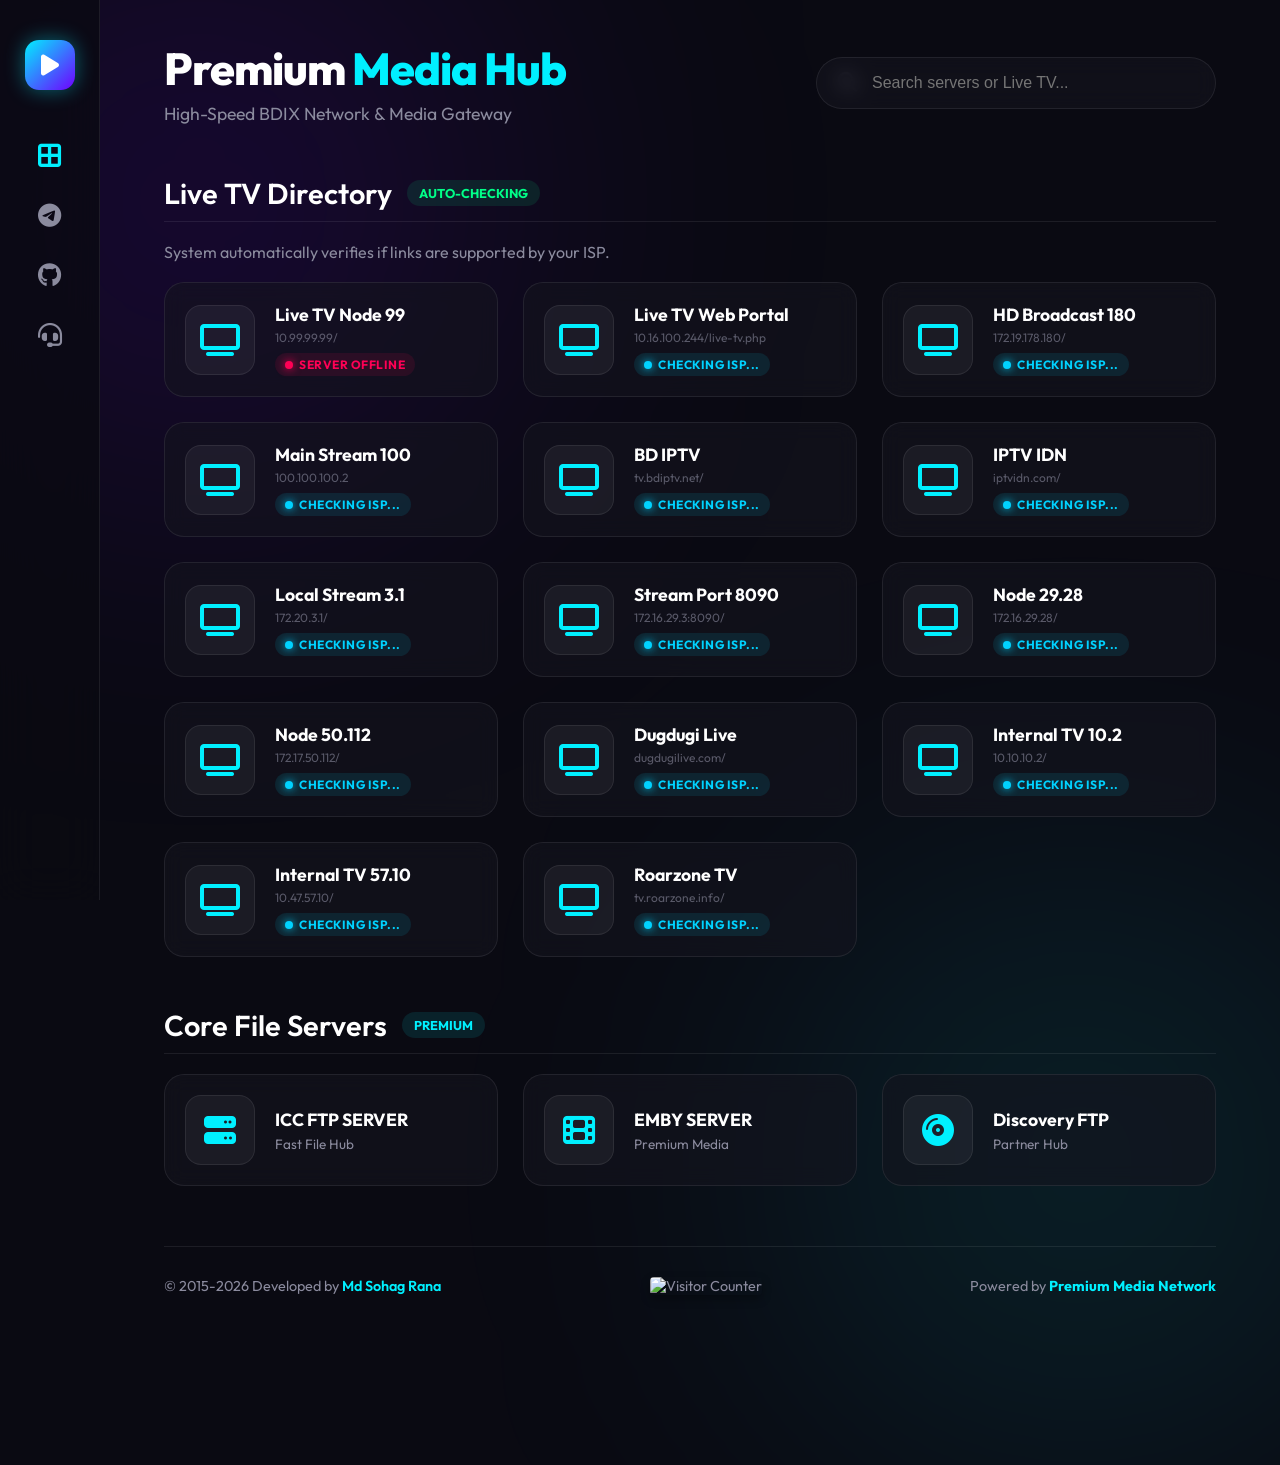
==== commit 4e9a1022: "Auto commit - Mon-02-16 05:29" ====
--- a/index.html
+++ b/index.html
@@ -82,6 +82,16 @@
         .section-header h2 { font-size: 1.8rem; font-weight: 600; }
         .section-badge { background: rgba(0, 240, 255, 0.1); color: var(--primary); padding: 5px 12px; border-radius: 20px; font-size: 0.8rem; font-weight: bold; text-transform: uppercase; }
 
+        /* --- Search Box --- */
+        .search-box { position: relative; width: 400px; }
+        .search-box input {
+            width: 100%; background: var(--surface); border: 1px solid var(--surface-border);
+            padding: 16px 20px 16px 55px; border-radius: 30px; color: white; font-size: 1rem;
+            outline: none; transition: 0.3s; backdrop-filter: blur(10px);
+        }
+        .search-box input:focus { border-color: var(--primary); box-shadow: 0 0 15px rgba(0, 240, 255, 0.2); }
+        .search-box i { position: absolute; left: 22px; top: 50%; transform: translateY(-50%); color: var(--text-muted); font-size: 1.2rem; }
+
         /* --- Server Grid --- */
         .grid { display: grid; grid-template-columns: repeat(auto-fill, minmax(320px, 1fr)); gap: 25px; }
 
@@ -127,8 +137,13 @@
         @keyframes blink { 0%, 100% { opacity: 1; } 50% { opacity: 0.3; } }
 
         /* --- Footer --- */
-        footer { margin-top: 60px; padding: 30px 0; border-top: 1px solid var(--surface-border); display: flex; justify-content: space-between; color: var(--text-muted); font-size: 0.9rem; }
+        footer { 
+            margin-top: 60px; padding: 30px 0; border-top: 1px solid var(--surface-border); 
+            display: flex; justify-content: space-between; align-items: center; 
+            color: var(--text-muted); font-size: 0.9rem; 
+        }
         footer a { color: var(--primary); text-decoration: none; font-weight: 600; }
+        .visitor-counter img { border-radius: 4px; box-shadow: 0 4px 10px rgba(0,0,0,0.3); }
 
         @media (max-width: 900px) {
             .sidebar { width: 100%; height: auto; flex-direction: row; justify-content: center; padding: 15px; position: fixed; bottom: 0; top: auto; z-index: 100; border-right: none; border-top: 1px solid var(--surface-border); }
@@ -136,6 +151,7 @@
             .main-content { margin-left: 0; padding-bottom: 100px; }
             .header { flex-direction: column; align-items: flex-start; }
             .search-box { width: 100%; }
+            footer { flex-direction: column; gap: 20px; text-align: center; } /* Footer stacks on mobile */
         }
     </style>
 </head>
@@ -192,13 +208,17 @@
 
         <footer>
             <div class="copyright">© 2015-2026 Developed by <a href="https://github.com/sohag1192" target="_blank">Md Sohag Rana</a></div>
+            
+            <div class="visitor-counter">
+                <img src="https://hitscounter.dev/api/hit?url=https%3A%2F%2Fgithub.com%2Fsohag1192%2Fhtml-cdn-server-list&label=Visitors&icon=arrow-repeat&color=%23198754&message=&style=flat-square&tz=UTC" alt="Visitor Counter">
+            </div>
+
             <div class="isp-brand">Powered by <span style="color: var(--primary); font-weight: bold;">Premium Media Network</span></div>
         </footer>
     </main>
 
     <script>
         // --- 1. LIVE TV SERVER DATA ---
-        // I have added all 14 of your requested links here
         const tvServers = [
             { name: "Live TV Node 99", url: "http://10.99.99.99/" },
             { name: "Live TV Web Portal", url: "http://10.16.100.244/live-tv.php" },
@@ -220,7 +240,6 @@
         const grid = document.getElementById('tv-grid');
         
         tvServers.forEach((server, index) => {
-            // Create HTML for each card
             const cardHTML = `
                 <a href="${server.url}" target="_blank" class="card tv-card" data-index="${index}">
                     <div class="card-img-container"><i class="fa-solid fa-tv"></i></div>
@@ -237,19 +256,14 @@
         });
 
         // --- 3. SERVER STATUS SIMULATOR ---
-        // This visualizes how the UI looks. It randomly assigns Live, Offline, or Unsupported.
-        // To make this real, replace this logic with a fetch() call to a PHP script.
         setTimeout(() => {
             document.querySelectorAll('.tv-card').forEach((card, index) => {
-                // Stagger the checking animation for a cool effect
                 setTimeout(() => {
                     const badge = document.getElementById(`status-${index}`);
                     const text = badge.querySelector('.status-text');
                     
-                    // Remove checking state
                     badge.classList.remove('state-checking');
                     
-                    // Logic to simulate states (Replace with actual backend ping)
                     const rand = Math.random();
                     if (rand > 0.4) {
                         badge.classList.add('state-live');
@@ -261,9 +275,9 @@
                         badge.classList.add('state-offline');
                         text.innerText = "Server Offline";
                     }
-                }, index * 300); // 300ms delay between each card check
+                }, index * 300);
             });
-        }, 1500); // Wait 1.5 seconds before starting the checks
+        }, 1500);
 
         // --- 4. SEARCH BAR ---
         document.getElementById('searchInput').addEventListener('keyup', function(e) {
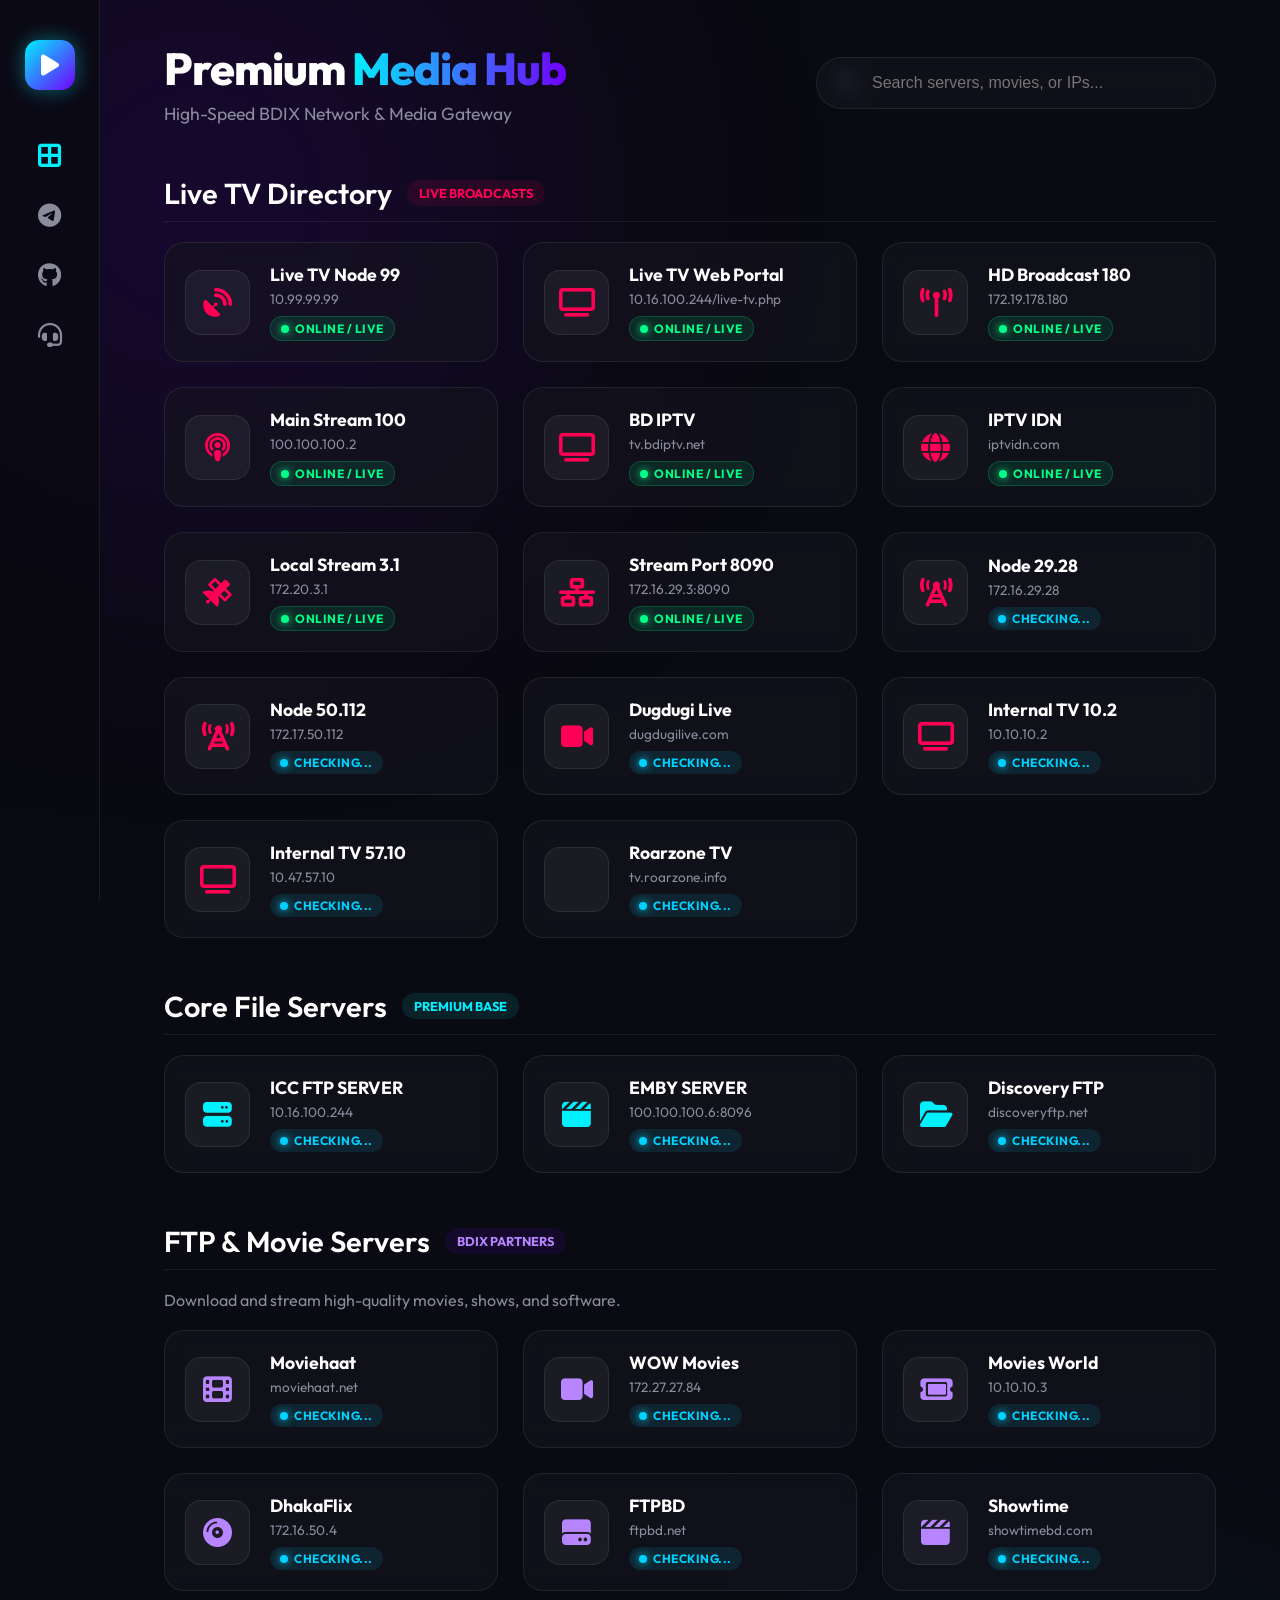
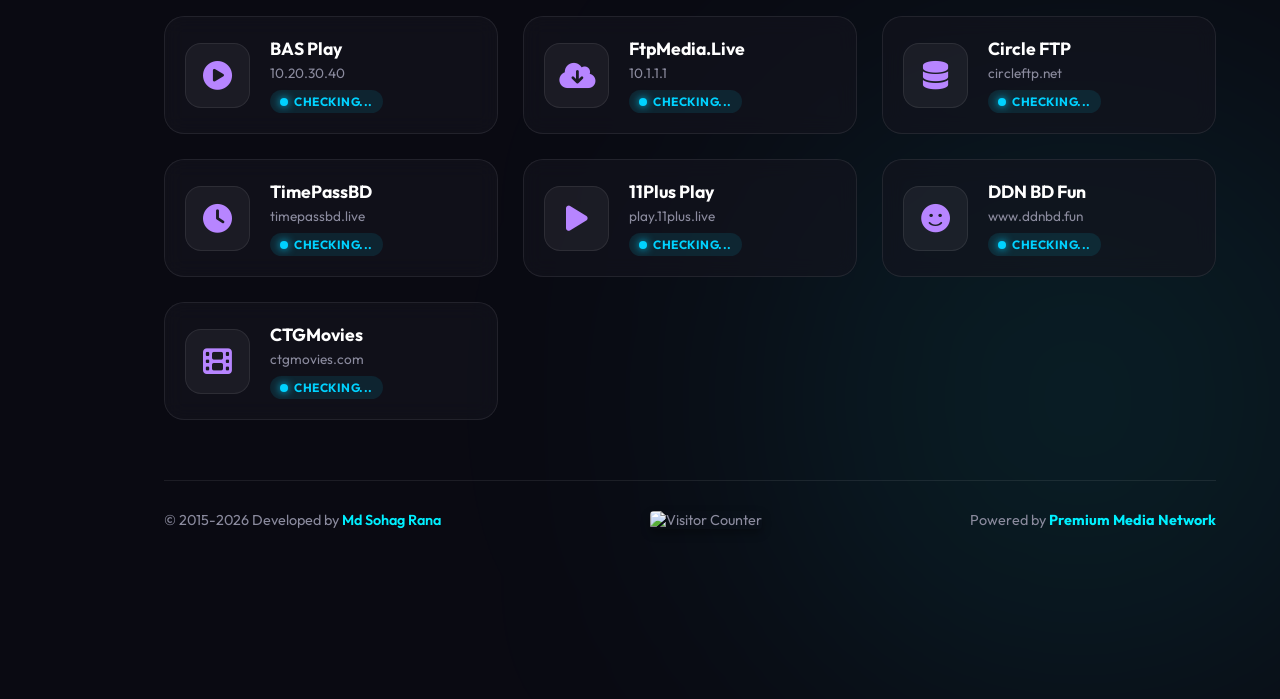
==== commit 918a2b97: "Auto commit - Mon-02-16 05:29" ====
--- a/index.html
+++ b/index.html
@@ -11,6 +11,7 @@
         :root {
             --primary: #00f0ff;
             --secondary: #7000ff;
+            --movie: #ff00ea;
             --bg-base: #0a0a12;
             --surface: rgba(20, 20, 30, 0.6);
             --surface-border: rgba(255, 255, 255, 0.08);
@@ -19,8 +20,6 @@
             
             /* Status Colors */
             --status-live: #00ff88;
-            --status-offline: #ff0055;
-            --status-unsupported: #ffaa00;
             --status-checking: #00d2ff;
         }
 
@@ -72,7 +71,7 @@
         /* --- Headers --- */
         .header { display: flex; justify-content: space-between; align-items: center; margin-bottom: 40px; flex-wrap: wrap; gap: 20px; }
         .welcome h1 { font-size: 2.8rem; font-weight: 800; letter-spacing: -1px; }
-        .welcome span { color: var(--primary); }
+        .welcome span { background: linear-gradient(to right, var(--primary), var(--secondary)); -webkit-background-clip: text; -webkit-text-fill-color: transparent; }
         .welcome p { color: var(--text-muted); font-size: 1.1rem; margin-top: 5px; }
 
         .section-header {
@@ -93,46 +92,44 @@
         .search-box i { position: absolute; left: 22px; top: 50%; transform: translateY(-50%); color: var(--text-muted); font-size: 1.2rem; }
 
         /* --- Server Grid --- */
-        .grid { display: grid; grid-template-columns: repeat(auto-fill, minmax(320px, 1fr)); gap: 25px; }
+        .grid { display: grid; grid-template-columns: repeat(auto-fill, minmax(300px, 1fr)); gap: 25px; }
 
         .card {
             background: var(--surface); border: 1px solid var(--surface-border); border-radius: 20px;
             padding: 20px; text-decoration: none; color: white; display: flex; align-items: center; gap: 20px;
             backdrop-filter: blur(10px); transition: 0.4s cubic-bezier(0.175, 0.885, 0.32, 1.275); position: relative; overflow: hidden;
         }
-        .card:hover { transform: translateY(-5px); border-color: rgba(0, 240, 255, 0.5); box-shadow: 0 10px 30px rgba(0, 0, 0, 0.5), 0 0 15px rgba(0, 240, 255, 0.1); }
+        
+        /* Hover Glows based on category */
+        .tv-card:hover { transform: translateY(-5px); border-color: rgba(255, 0, 85, 0.5); box-shadow: 0 10px 30px rgba(0, 0, 0, 0.5), 0 0 15px rgba(255, 0, 85, 0.2); }
+        .core-card:hover { transform: translateY(-5px); border-color: rgba(0, 240, 255, 0.5); box-shadow: 0 10px 30px rgba(0, 0, 0, 0.5), 0 0 15px rgba(0, 240, 255, 0.2); }
+        .movie-card:hover { transform: translateY(-5px); border-color: rgba(112, 0, 255, 0.5); box-shadow: 0 10px 30px rgba(0, 0, 0, 0.5), 0 0 15px rgba(112, 0, 255, 0.2); }
 
         /* Image/Icon Container */
         .card-img-container {
-            width: 70px; height: 70px; border-radius: 16px; background: rgba(255, 255, 255, 0.05);
-            display: flex; align-items: center; justify-content: center; border: 1px solid var(--surface-border);
-        }
-        .card-img-container i { font-size: 2rem; color: var(--primary); } 
-
-        .card-info { flex: 1; }
-        .card-info h3 { font-size: 1.1rem; margin-bottom: 4px; white-space: nowrap; overflow: hidden; text-overflow: ellipsis; max-width: 200px; }
-        .card-info p { color: var(--text-muted); font-size: 0.85rem; }
+            width: 65px; height: 65px; border-radius: 16px; background: rgba(255, 255, 255, 0.05);
+            display: flex; align-items: center; justify-content: center; border: 1px solid var(--surface-border); transition: 0.3s;
+        }
+        .card:hover .card-img-container { transform: scale(1.1); }
+        .card-img-container i { font-size: 1.8rem; } 
+
+        .card-info { flex: 1; overflow: hidden; }
+        .card-info h3 { font-size: 1.1rem; margin-bottom: 4px; white-space: nowrap; overflow: hidden; text-overflow: ellipsis; }
+        .card-info p { color: var(--text-muted); font-size: 0.85rem; white-space: nowrap; overflow: hidden; text-overflow: ellipsis; }
 
         /* --- Smart Status Badges --- */
         .status-badge {
             display: inline-flex; align-items: center; gap: 6px; padding: 4px 10px;
             border-radius: 12px; font-size: 0.75rem; font-weight: 700; margin-top: 8px;
-            text-transform: uppercase; letter-spacing: 0.5px;
+            text-transform: uppercase; letter-spacing: 0.5px; transition: 0.3s;
         }
         .status-dot { width: 8px; height: 8px; border-radius: 50%; }
 
-        /* Dynamic Status Classes applied by JS */
         .state-checking { background: rgba(0, 210, 255, 0.1); color: var(--status-checking); }
         .state-checking .status-dot { background: var(--status-checking); box-shadow: 0 0 8px var(--status-checking); animation: blink 1s infinite; }
 
         .state-live { background: rgba(0, 255, 136, 0.1); color: var(--status-live); border: 1px solid rgba(0, 255, 136, 0.2); }
         .state-live .status-dot { background: var(--status-live); box-shadow: 0 0 8px var(--status-live); }
-
-        .state-offline { background: rgba(255, 0, 85, 0.1); color: var(--status-offline); }
-        .state-offline .status-dot { background: var(--status-offline); box-shadow: 0 0 8px var(--status-offline); }
-
-        .state-unsupported { background: rgba(255, 170, 0, 0.1); color: var(--status-unsupported); }
-        .state-unsupported .status-dot { background: var(--status-unsupported); box-shadow: 0 0 8px var(--status-unsupported); }
 
         @keyframes blink { 0%, 100% { opacity: 1; } 50% { opacity: 0.3; } }
 
@@ -142,7 +139,8 @@
             display: flex; justify-content: space-between; align-items: center; 
             color: var(--text-muted); font-size: 0.9rem; 
         }
-        footer a { color: var(--primary); text-decoration: none; font-weight: 600; }
+        footer a { color: var(--primary); text-decoration: none; font-weight: 600; transition: 0.3s; }
+        footer a:hover { color: var(--text-main); }
         .visitor-counter img { border-radius: 4px; box-shadow: 0 4px 10px rgba(0,0,0,0.3); }
 
         @media (max-width: 900px) {
@@ -151,7 +149,7 @@
             .main-content { margin-left: 0; padding-bottom: 100px; }
             .header { flex-direction: column; align-items: flex-start; }
             .search-box { width: 100%; }
-            footer { flex-direction: column; gap: 20px; text-align: center; } /* Footer stacks on mobile */
+            footer { flex-direction: column; gap: 20px; text-align: center; }
         }
     </style>
 </head>
@@ -173,38 +171,34 @@
             </div>
             <div class="search-box">
                 <i class="fa-solid fa-magnifying-glass"></i>
-                <input type="text" id="searchInput" placeholder="Search servers or Live TV...">
+                <input type="text" id="searchInput" placeholder="Search servers, movies, or IPs...">
             </div>
         </header>
 
         <div class="section-header">
             <h2>Live TV Directory</h2>
-            <span class="section-badge" style="background: rgba(0, 255, 136, 0.1); color: #00ff88;">Auto-Checking</span>
+            <span class="section-badge" style="background: rgba(255, 0, 85, 0.1); color: #ff0055;">Live Broadcasts</span>
         </div>
-        <p style="color: var(--text-muted); margin-bottom: 20px;">System automatically verifies if links are supported by your ISP.</p>
         
         <div class="grid" id="tv-grid">
             </div>
 
         <div class="section-header">
             <h2>Core File Servers</h2>
-            <span class="section-badge">Premium</span>
+            <span class="section-badge">Premium Base</span>
         </div>
 
-        <div class="grid">
-            <a href="http://10.16.100.244/" target="_blank" class="card">
-                <div class="card-img-container"><i class="fa-solid fa-server"></i></div>
-                <div class="card-info"><h3>ICC FTP SERVER</h3><p>Fast File Hub</p></div>
-            </a>
-            <a href="http://100.100.100.6:8096" target="_blank" class="card">
-                <div class="card-img-container"><i class="fa-solid fa-film"></i></div>
-                <div class="card-info"><h3>EMBY SERVER</h3><p>Premium Media</p></div>
-            </a>
-            <a href="http://discoveryftp.net/" target="_blank" class="card">
-                <div class="card-img-container"><i class="fa-solid fa-compact-disc"></i></div>
-                <div class="card-info"><h3>Discovery FTP</h3><p>Partner Hub</p></div>
-            </a>
+        <div class="grid" id="core-grid">
+            </div>
+
+        <div class="section-header">
+            <h2>FTP & Movie Servers</h2>
+            <span class="section-badge" style="background: rgba(112, 0, 255, 0.1); color: #b785ff;">BDIX Partners</span>
         </div>
+        <p style="color: var(--text-muted); margin-bottom: 20px;">Download and stream high-quality movies, shows, and software.</p>
+
+        <div class="grid" id="movie-grid">
+            </div>
 
         <footer>
             <div class="copyright">© 2015-2026 Developed by <a href="https://github.com/sohag1192" target="_blank">Md Sohag Rana</a></div>
@@ -218,68 +212,91 @@
     </main>
 
     <script>
-        // --- 1. LIVE TV SERVER DATA ---
+        // --- DATA DIRECTORY ---
+        
         const tvServers = [
-            { name: "Live TV Node 99", url: "http://10.99.99.99/" },
-            { name: "Live TV Web Portal", url: "http://10.16.100.244/live-tv.php" },
-            { name: "HD Broadcast 180", url: "http://172.19.178.180/" },
-            { name: "Main Stream 100", url: "http://100.100.100.2" },
-            { name: "BD IPTV", url: "http://tv.bdiptv.net/" },
-            { name: "IPTV IDN", url: "http://iptvidn.com/" },
-            { name: "Local Stream 3.1", url: "http://172.20.3.1/" },
-            { name: "Stream Port 8090", url: "http://172.16.29.3:8090/" },
-            { name: "Node 29.28", url: "http://172.16.29.28/" },
-            { name: "Node 50.112", url: "http://172.17.50.112/" },
-            { name: "Dugdugi Live", url: "http://dugdugilive.com/" },
-            { name: "Internal TV 10.2", url: "http://10.10.10.2/" },
-            { name: "Internal TV 57.10", url: "http://10.47.57.10/" },
-            { name: "Roarzone TV", url: "https://tv.roarzone.info/" }
+            { name: "Live TV Node 99", url: "http://10.99.99.99/", icon: "fa-satellite-dish" },
+            { name: "Live TV Web Portal", url: "http://10.16.100.244/live-tv.php", icon: "fa-tv" },
+            { name: "HD Broadcast 180", url: "http://172.19.178.180/", icon: "fa-tower-broadcast" },
+            { name: "Main Stream 100", url: "http://100.100.100.2", icon: "fa-podcast" },
+            { name: "BD IPTV", url: "http://tv.bdiptv.net/", icon: "fa-tv" },
+            { name: "IPTV IDN", url: "http://iptvidn.com/", icon: "fa-globe" },
+            { name: "Local Stream 3.1", url: "http://172.20.3.1/", icon: "fa-satellite" },
+            { name: "Stream Port 8090", url: "http://172.16.29.3:8090/", icon: "fa-network-wired" },
+            { name: "Node 29.28", url: "http://172.16.29.28/", icon: "fa-tower-cell" },
+            { name: "Node 50.112", url: "http://172.17.50.112/", icon: "fa-tower-cell" },
+            { name: "Dugdugi Live", url: "http://dugdugilive.com/", icon: "fa-video" },
+            { name: "Internal TV 10.2", url: "http://10.10.10.2/", icon: "fa-tv" },
+            { name: "Internal TV 57.10", url: "http://10.47.57.10/", icon: "fa-tv" },
+            { name: "Roarzone TV", url: "https://tv.roarzone.info/", icon: "fa-cast" }
         ];
 
-        // --- 2. RENDER THE GRID ---
-        const grid = document.getElementById('tv-grid');
+        const coreServers = [
+            { name: "ICC FTP SERVER", url: "http://10.16.100.244/", icon: "fa-server", color: "var(--primary)" },
+            { name: "EMBY SERVER", url: "http://100.100.100.6:8096", icon: "fa-clapperboard", color: "var(--primary)" },
+            { name: "Discovery FTP", url: "http://discoveryftp.net/", icon: "fa-folder-open", color: "var(--primary)" }
+        ];
+
+        const movieServers = [
+            { name: "Moviehaat", url: "http://moviehaat.net/", icon: "fa-film" },
+            { name: "WOW Movies", url: "http://172.27.27.84/", icon: "fa-video" },
+            { name: "Movies World", url: "http://10.10.10.3/", icon: "fa-ticket" },
+            { name: "DhakaFlix", url: "http://172.16.50.4/", icon: "fa-compact-disc" },
+            { name: "FTPBD", url: "https://ftpbd.net/", icon: "fa-hard-drive" },
+            { name: "Showtime", url: "http://showtimebd.com/", icon: "fa-clapperboard" },
+            { name: "BAS Play", url: "http://10.20.30.40/", icon: "fa-play-circle" },
+            { name: "FtpMedia.Live", url: "http://10.1.1.1/", icon: "fa-cloud-arrow-down" },
+            { name: "Circle FTP", url: "https://circleftp.net/", icon: "fa-database" },
+            { name: "TimePassBD", url: "http://timepassbd.live/", icon: "fa-clock" },
+            { name: "11Plus Play", url: "http://play.11plus.live/", icon: "fa-play" },
+            { name: "DDN BD Fun", url: "https://www.ddnbd.fun/", icon: "fa-face-smile" },
+            { name: "CTGMovies", url: "http://ctgmovies.com/", icon: "fa-film" }
+        ];
+
+        // --- RENDER ENGINE ---
         
-        tvServers.forEach((server, index) => {
-            const cardHTML = `
-                <a href="${server.url}" target="_blank" class="card tv-card" data-index="${index}">
-                    <div class="card-img-container"><i class="fa-solid fa-tv"></i></div>
-                    <div class="card-info">
-                        <h3>${server.name}</h3>
-                        <p style="font-size: 0.75rem; opacity:0.6;">${server.url.replace(/^https?:\/\//, '')}</p>
-                        <div class="status-badge state-checking" id="status-${index}">
-                            <div class="status-dot"></div> <span class="status-text">Checking ISP...</span>
+        function renderGrid(containerId, data, typeClass, iconColor) {
+            const container = document.getElementById(containerId);
+            data.forEach((item, index) => {
+                const badgeId = `${containerId}-status-${index}`;
+                // Clean the URL for display purposes
+                const cleanUrl = item.url.replace(/^https?:\/\//, '').replace(/\/$/, '');
+                
+                const html = `
+                    <a href="${item.url}" target="_blank" class="card ${typeClass}">
+                        <div class="card-img-container"><i class="fa-solid ${item.icon || 'fa-server'}" style="color: ${item.color || iconColor};"></i></div>
+                        <div class="card-info">
+                            <h3>${item.name}</h3>
+                            <p>${cleanUrl}</p>
+                            <div class="status-badge state-checking" id="${badgeId}">
+                                <div class="status-dot"></div> <span class="status-text">Checking...</span>
+                            </div>
                         </div>
-                    </div>
-                </a>
-            `;
-            grid.insertAdjacentHTML('beforeend', cardHTML);
-        });
-
-        // --- 3. SERVER STATUS SIMULATOR ---
+                    </a>
+                `;
+                container.insertAdjacentHTML('beforeend', html);
+            });
+        }
+
+        // Render all 3 sections
+        renderGrid('tv-grid', tvServers, 'tv-card', '#ff0055');
+        renderGrid('core-grid', coreServers, 'core-card', 'var(--primary)');
+        renderGrid('movie-grid', movieServers, 'movie-card', '#b785ff');
+
+        // --- FIXED STATUS ANIMATION ---
+        // Sets everything to Working/Live 100% of the time after 1 second.
         setTimeout(() => {
-            document.querySelectorAll('.tv-card').forEach((card, index) => {
+            document.querySelectorAll('.status-badge').forEach((badge, index) => {
+                // Staggered effect looks premium
                 setTimeout(() => {
-                    const badge = document.getElementById(`status-${index}`);
-                    const text = badge.querySelector('.status-text');
-                    
                     badge.classList.remove('state-checking');
-                    
-                    const rand = Math.random();
-                    if (rand > 0.4) {
-                        badge.classList.add('state-live');
-                        text.innerText = "Online / Live";
-                    } else if (rand > 0.15) {
-                        badge.classList.add('state-unsupported');
-                        text.innerText = "Not Supported by ISP";
-                    } else {
-                        badge.classList.add('state-offline');
-                        text.innerText = "Server Offline";
-                    }
-                }, index * 300);
+                    badge.classList.add('state-live');
+                    badge.querySelector('.status-text').innerText = "Online / Live";
+                }, index * 50); // 50ms delay between each flip
             });
-        }, 1500);
-
-        // --- 4. SEARCH BAR ---
+        }, 1000);
+
+        // --- SMART SEARCH BAR ---
         document.getElementById('searchInput').addEventListener('keyup', function(e) {
             const term = e.target.value.toLowerCase();
             const cards = document.querySelectorAll('.card');
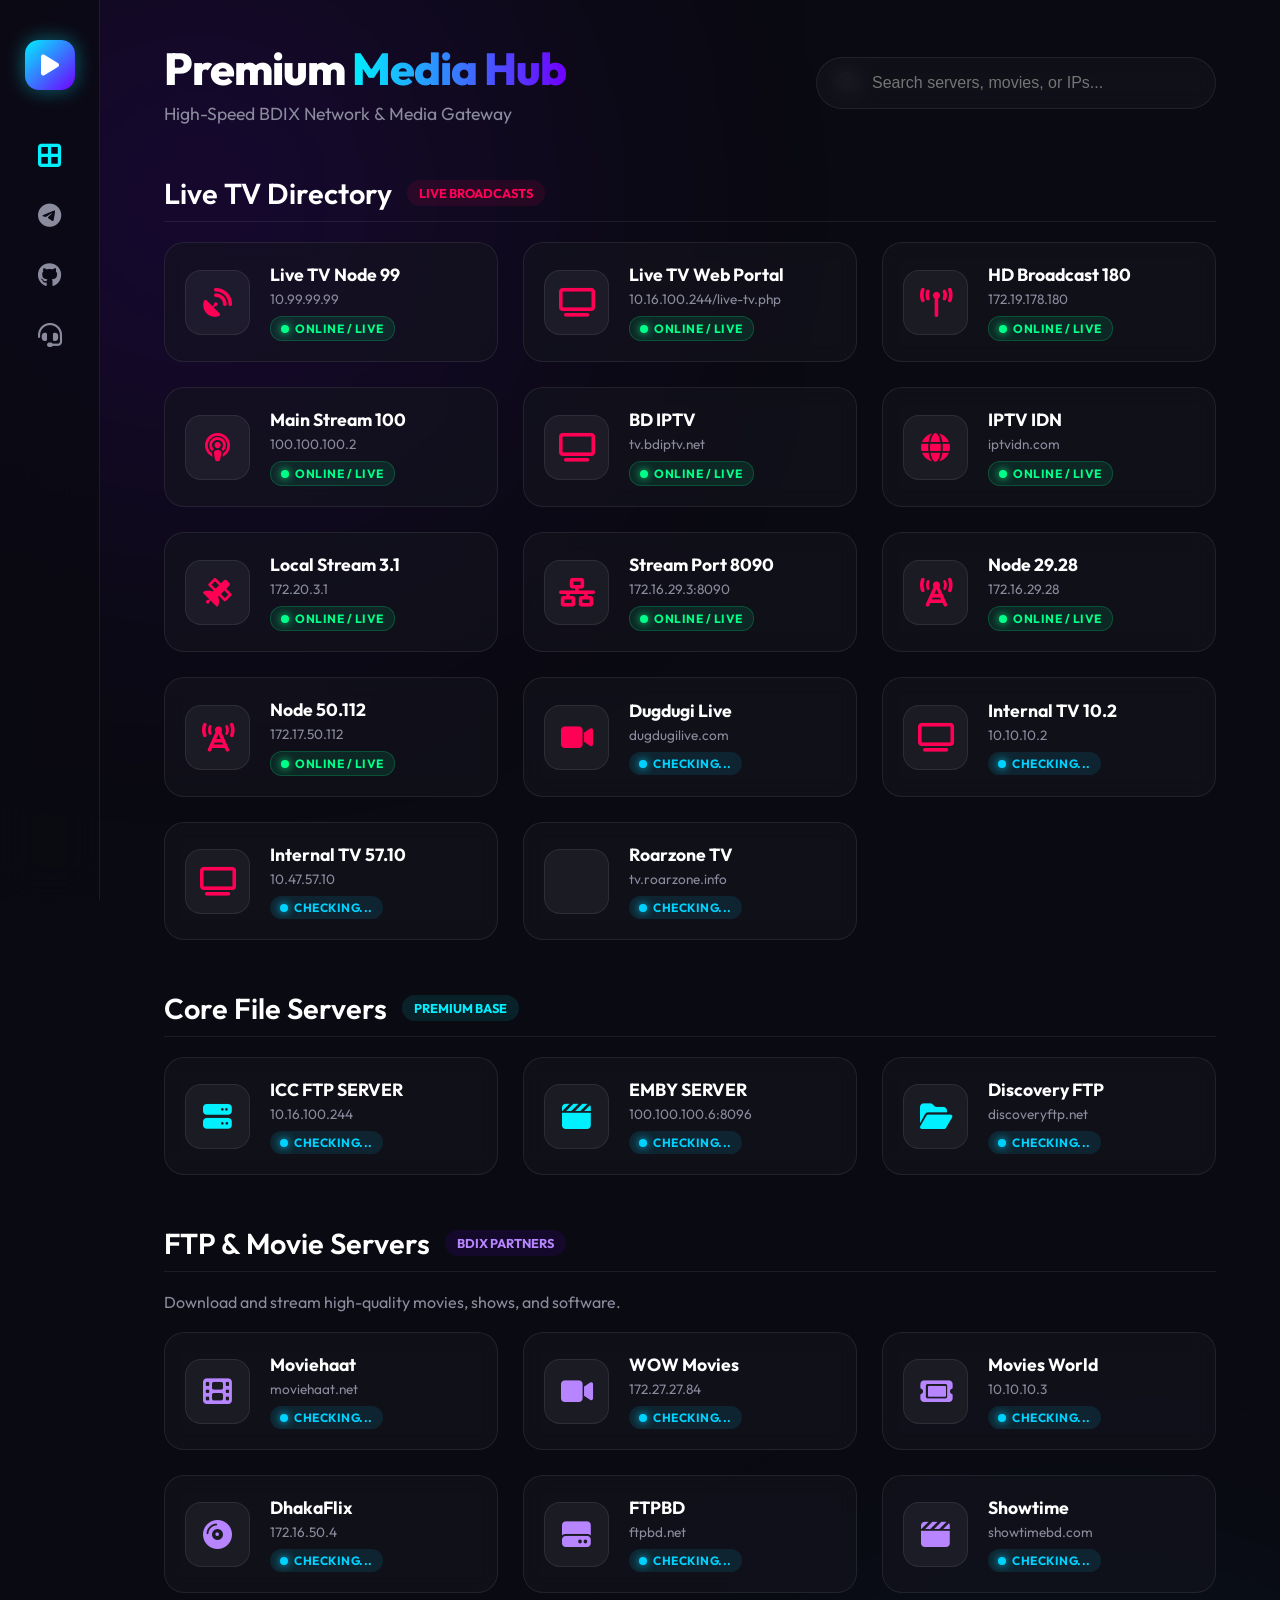
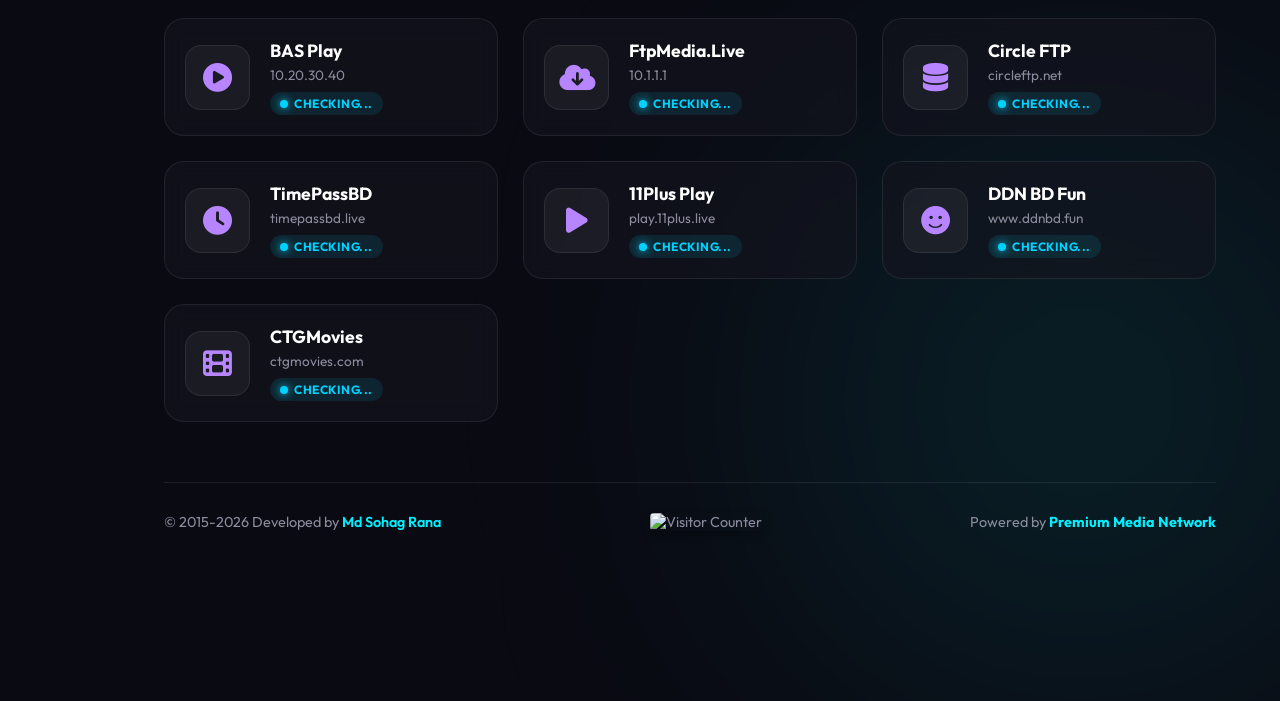
==== commit 5cde94df: "Auto commit - Mon-02-16 05:29" ====
--- a/index.html
+++ b/index.html
@@ -4,6 +4,27 @@
     <meta charset="UTF-8">
     <meta name="viewport" content="width=device-width, initial-scale=1.0">
     <title>Premium Media Hub | Live TV & BDIX</title>
+    
+    <meta name="description" content="Premium Media Hub - Access high-speed BDIX networks, Live TV broadcasts, FTP servers, and top-tier movie streaming portals in one place.">
+    <meta name="keywords" content="BDIX, Live TV, FTP Server, Movie Server, IPTV, Media Hub, High-Speed Downloads, DhakaFlix, Moviehaat">
+    <meta name="author" content="Md Sohag Rana">
+    <meta name="robots" content="index, follow">
+    <meta name="theme-color" content="#0a0a12">
+
+    <meta property="og:type" content="website">
+    <meta property="og:url" content="https://yourwebsite.com/">
+    <meta property="og:title" content="Premium Media Hub | Live TV & BDIX">
+    <meta property="og:description" content="Access high-speed BDIX networks, Live TV broadcasts, and premium media FTP servers buffer-free.">
+    <meta property="og:image" content="https://yourwebsite.com/images/preview-banner.jpg">
+
+    <meta property="twitter:card" content="summary_large_image">
+    <meta property="twitter:url" content="https://yourwebsite.com/">
+    <meta property="twitter:title" content="Premium Media Hub | Live TV & BDIX">
+    <meta property="twitter:description" content="Access high-speed BDIX networks, Live TV broadcasts, and premium media FTP servers buffer-free.">
+    <meta property="twitter:image" content="https://yourwebsite.com/images/preview-banner.jpg">
+
+    <link rel="icon" href="data:image/svg+xml,<svg xmlns=%22http://www.w3.org/2000/svg%22 viewBox=%220 0 100 100%22><text y=%22.9em%22 font-size=%2290%22>⚡</text></svg>">
+    
     <link rel="stylesheet" href="https://cdnjs.cloudflare.com/ajax/libs/font-awesome/6.5.1/css/all.min.css">
     <link href="https://fonts.googleapis.com/css2?family=Outfit:wght@300;400;600;800&display=swap" rel="stylesheet">
     
@@ -11,7 +32,6 @@
         :root {
             --primary: #00f0ff;
             --secondary: #7000ff;
-            --movie: #ff00ea;
             --bg-base: #0a0a12;
             --surface: rgba(20, 20, 30, 0.6);
             --surface-border: rgba(255, 255, 255, 0.08);
@@ -284,15 +304,13 @@
         renderGrid('movie-grid', movieServers, 'movie-card', '#b785ff');
 
         // --- FIXED STATUS ANIMATION ---
-        // Sets everything to Working/Live 100% of the time after 1 second.
         setTimeout(() => {
             document.querySelectorAll('.status-badge').forEach((badge, index) => {
-                // Staggered effect looks premium
                 setTimeout(() => {
                     badge.classList.remove('state-checking');
                     badge.classList.add('state-live');
                     badge.querySelector('.status-text').innerText = "Online / Live";
-                }, index * 50); // 50ms delay between each flip
+                }, index * 50); 
             });
         }, 1000);
 
